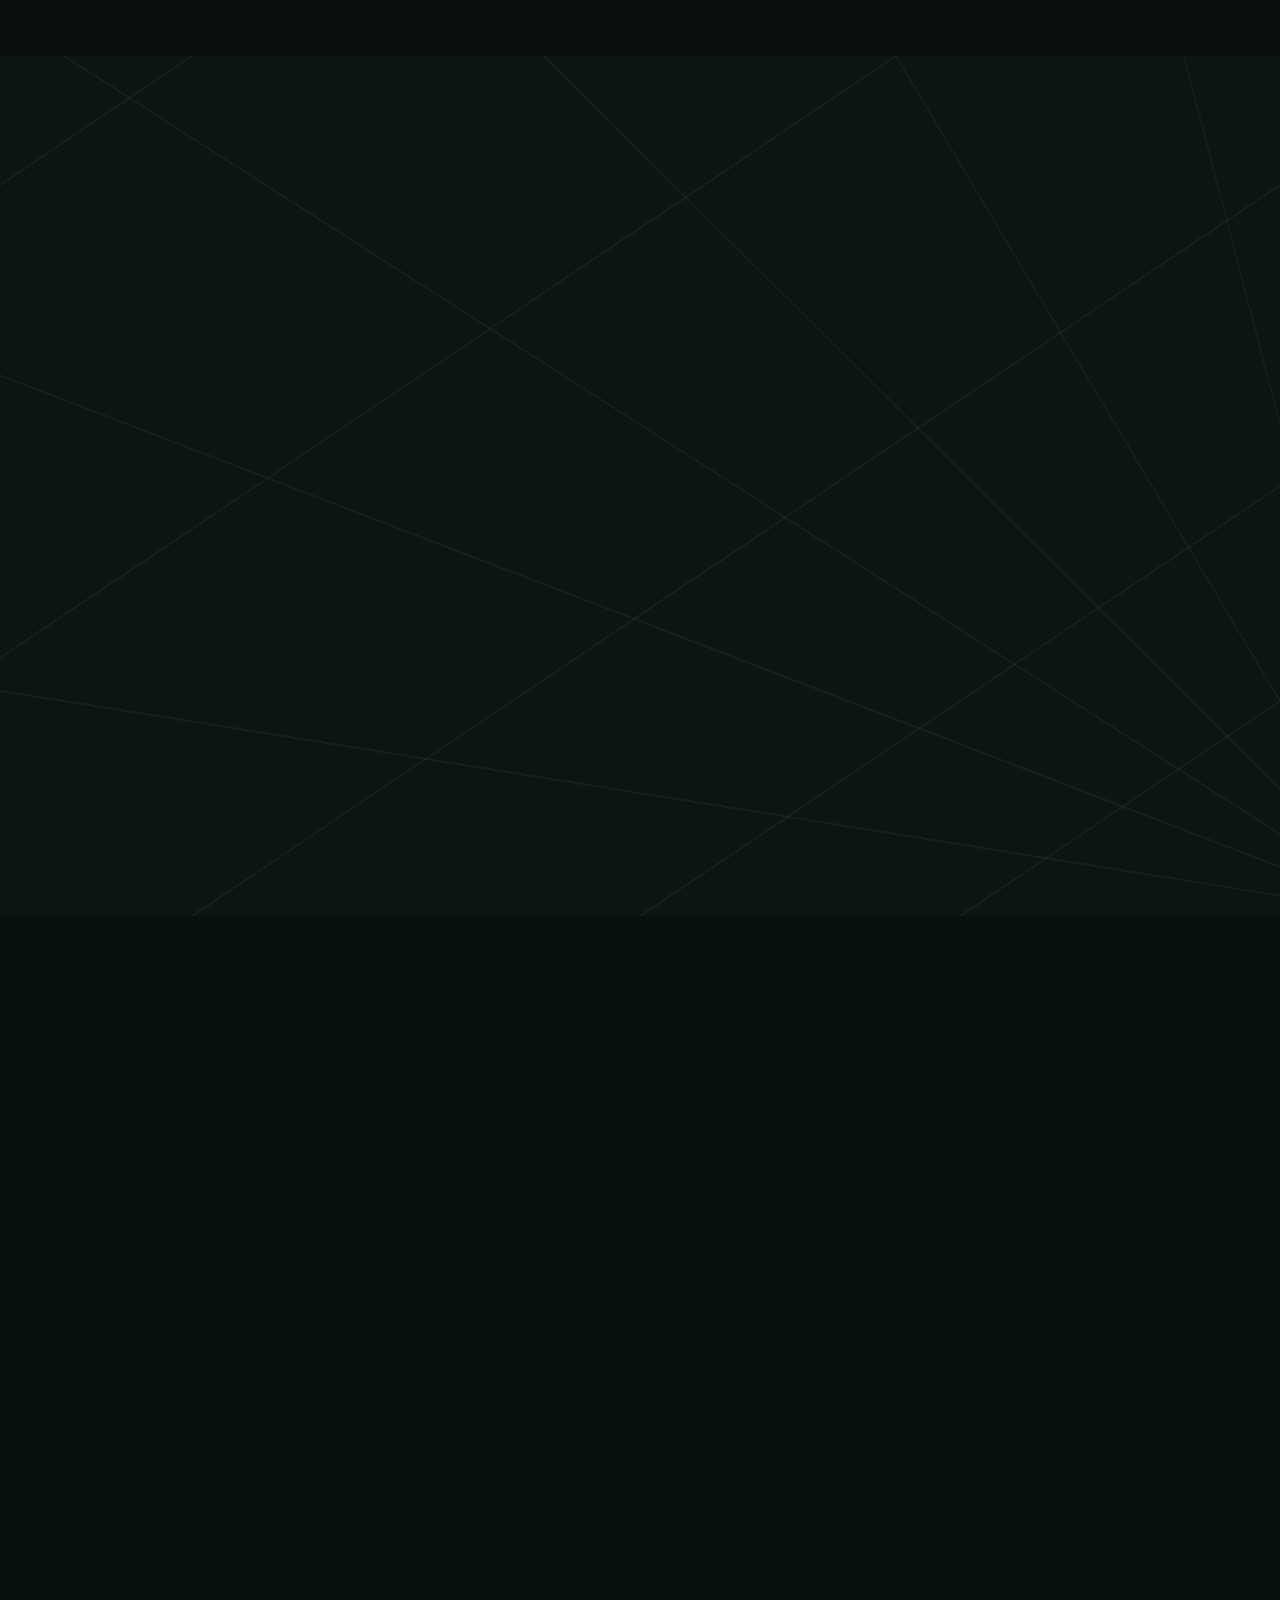
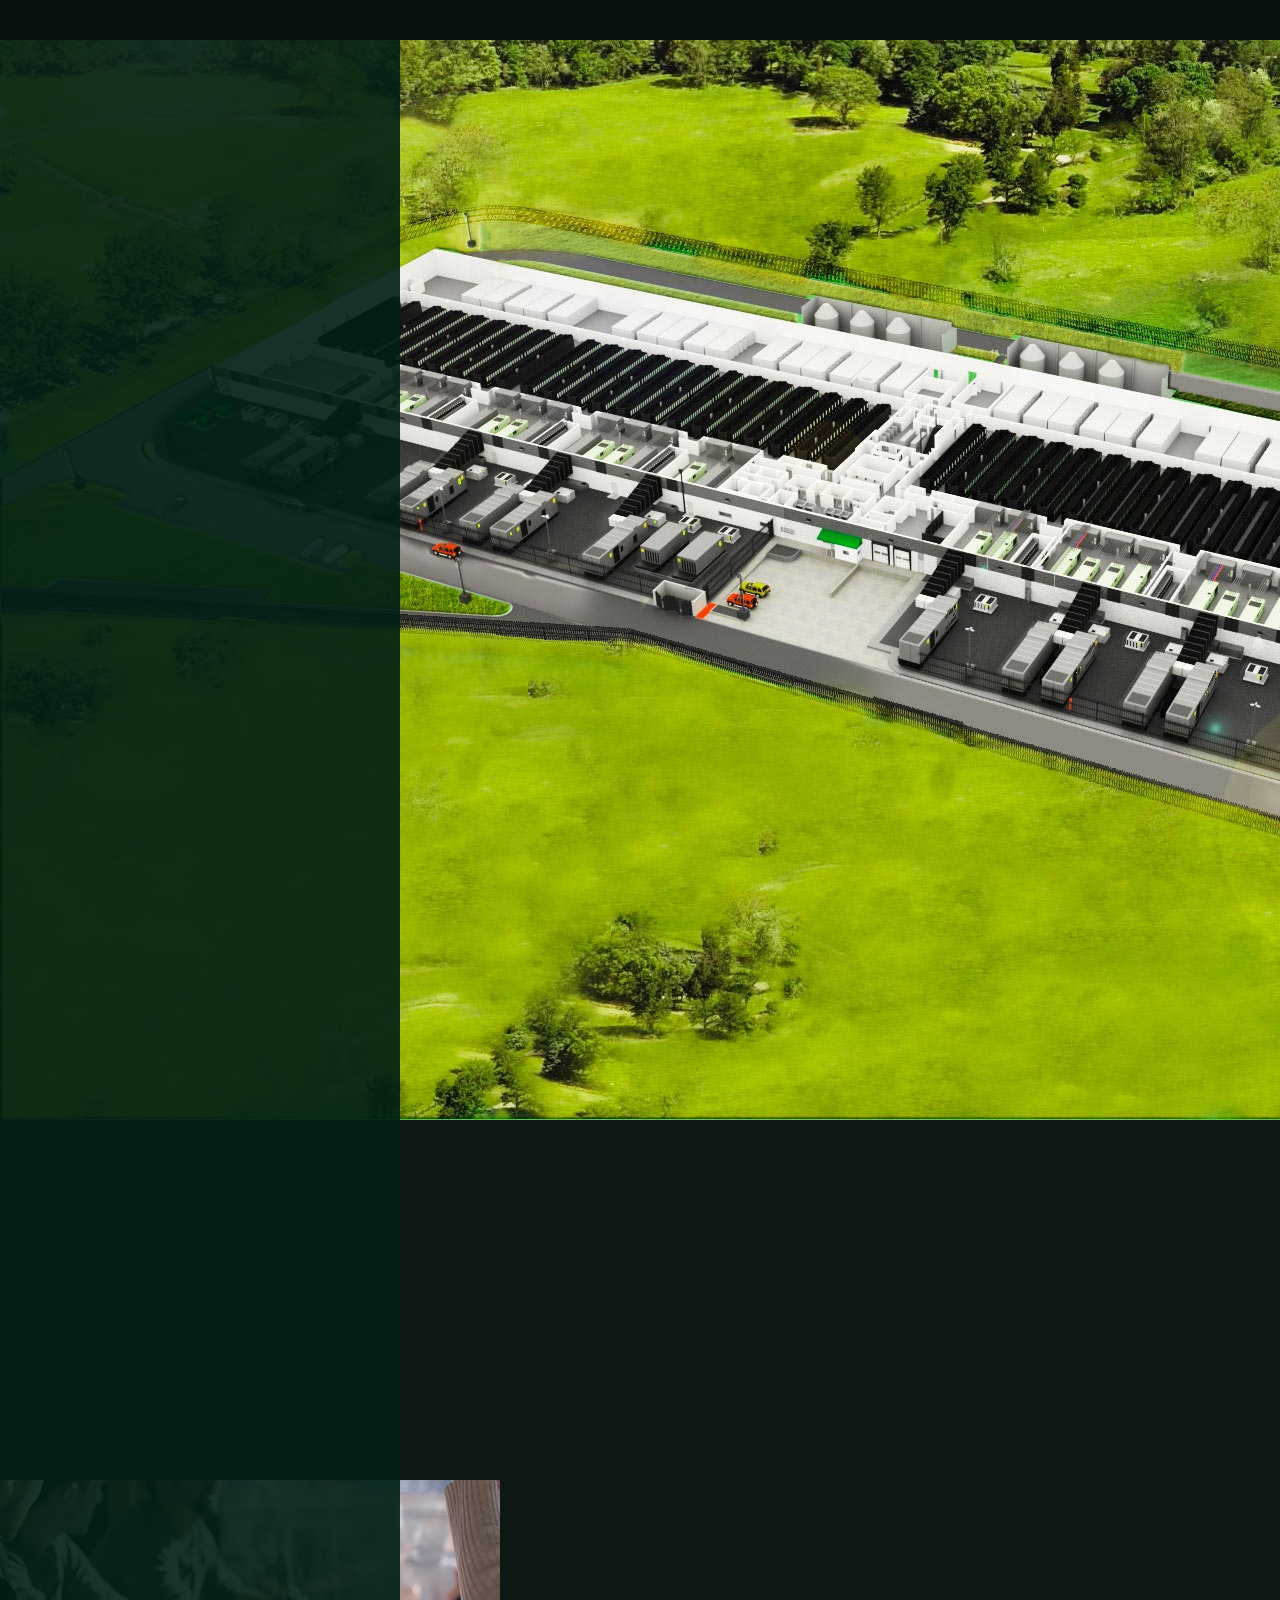
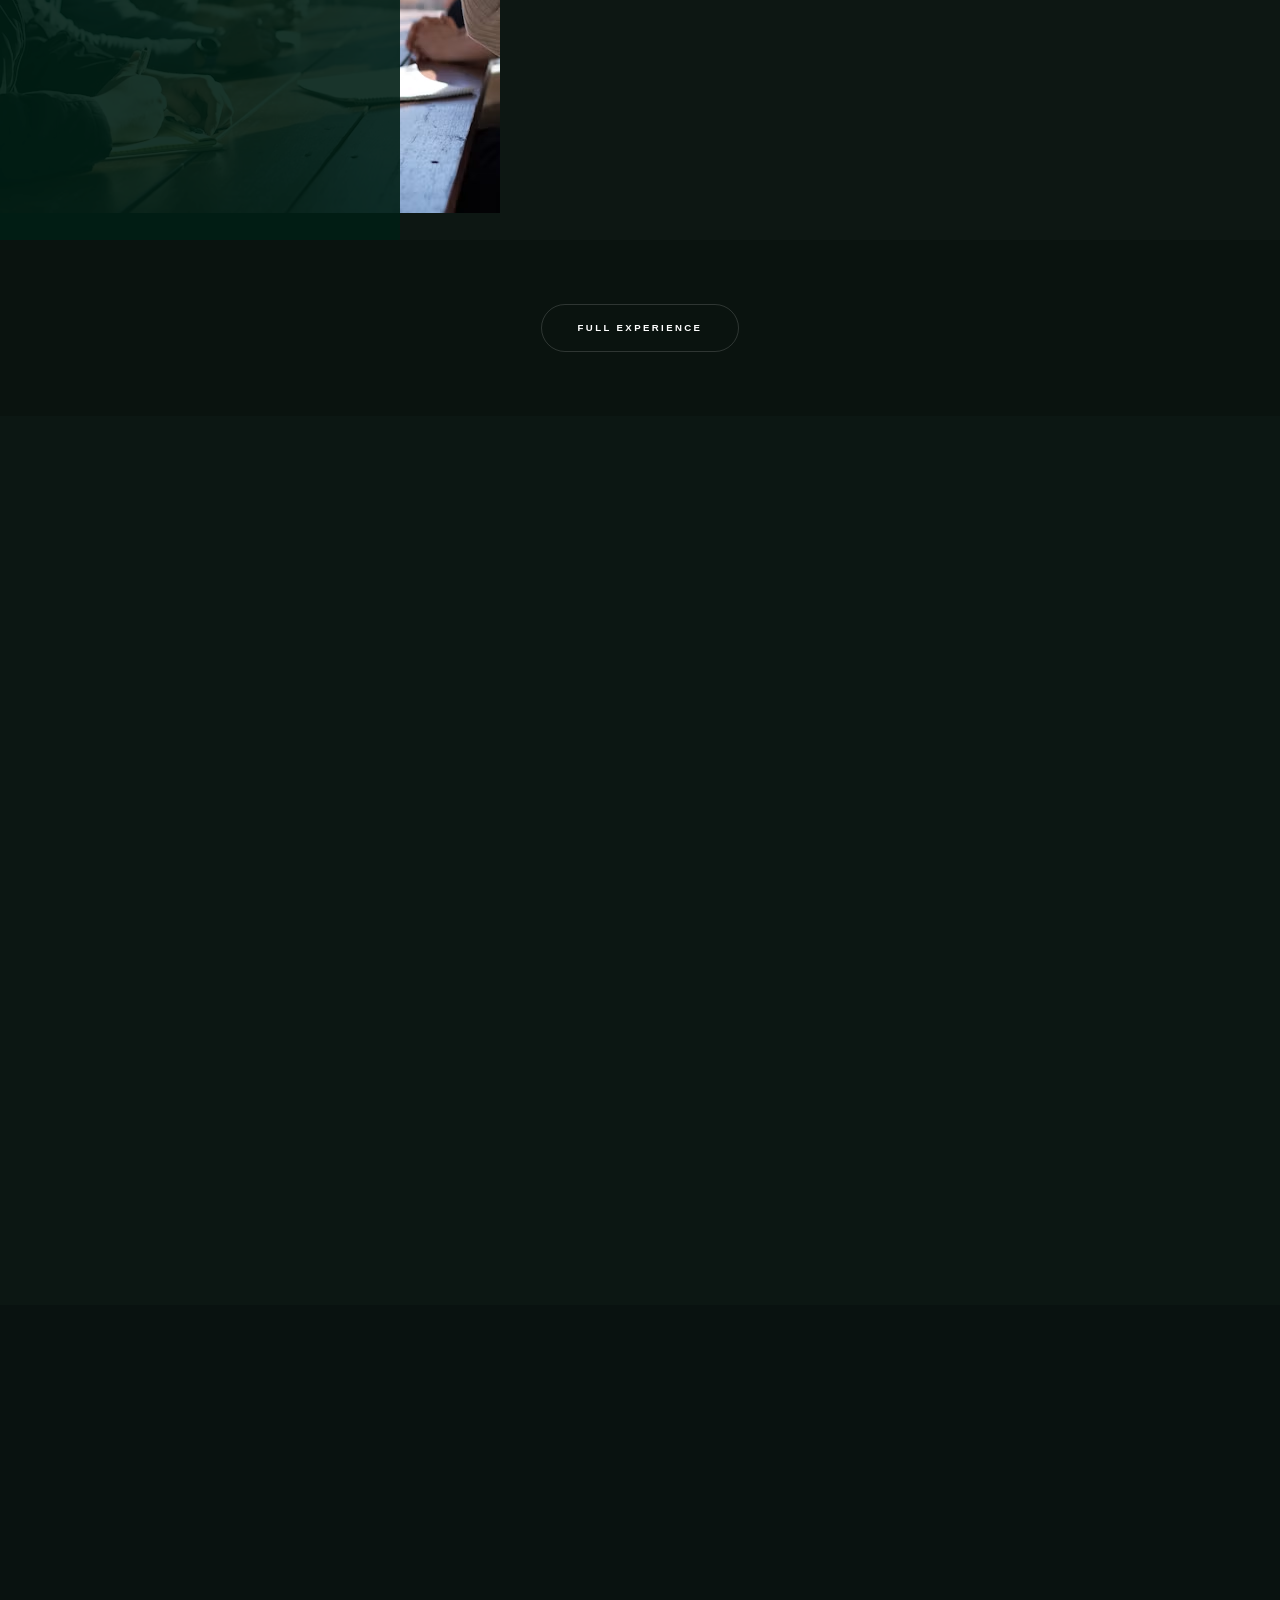
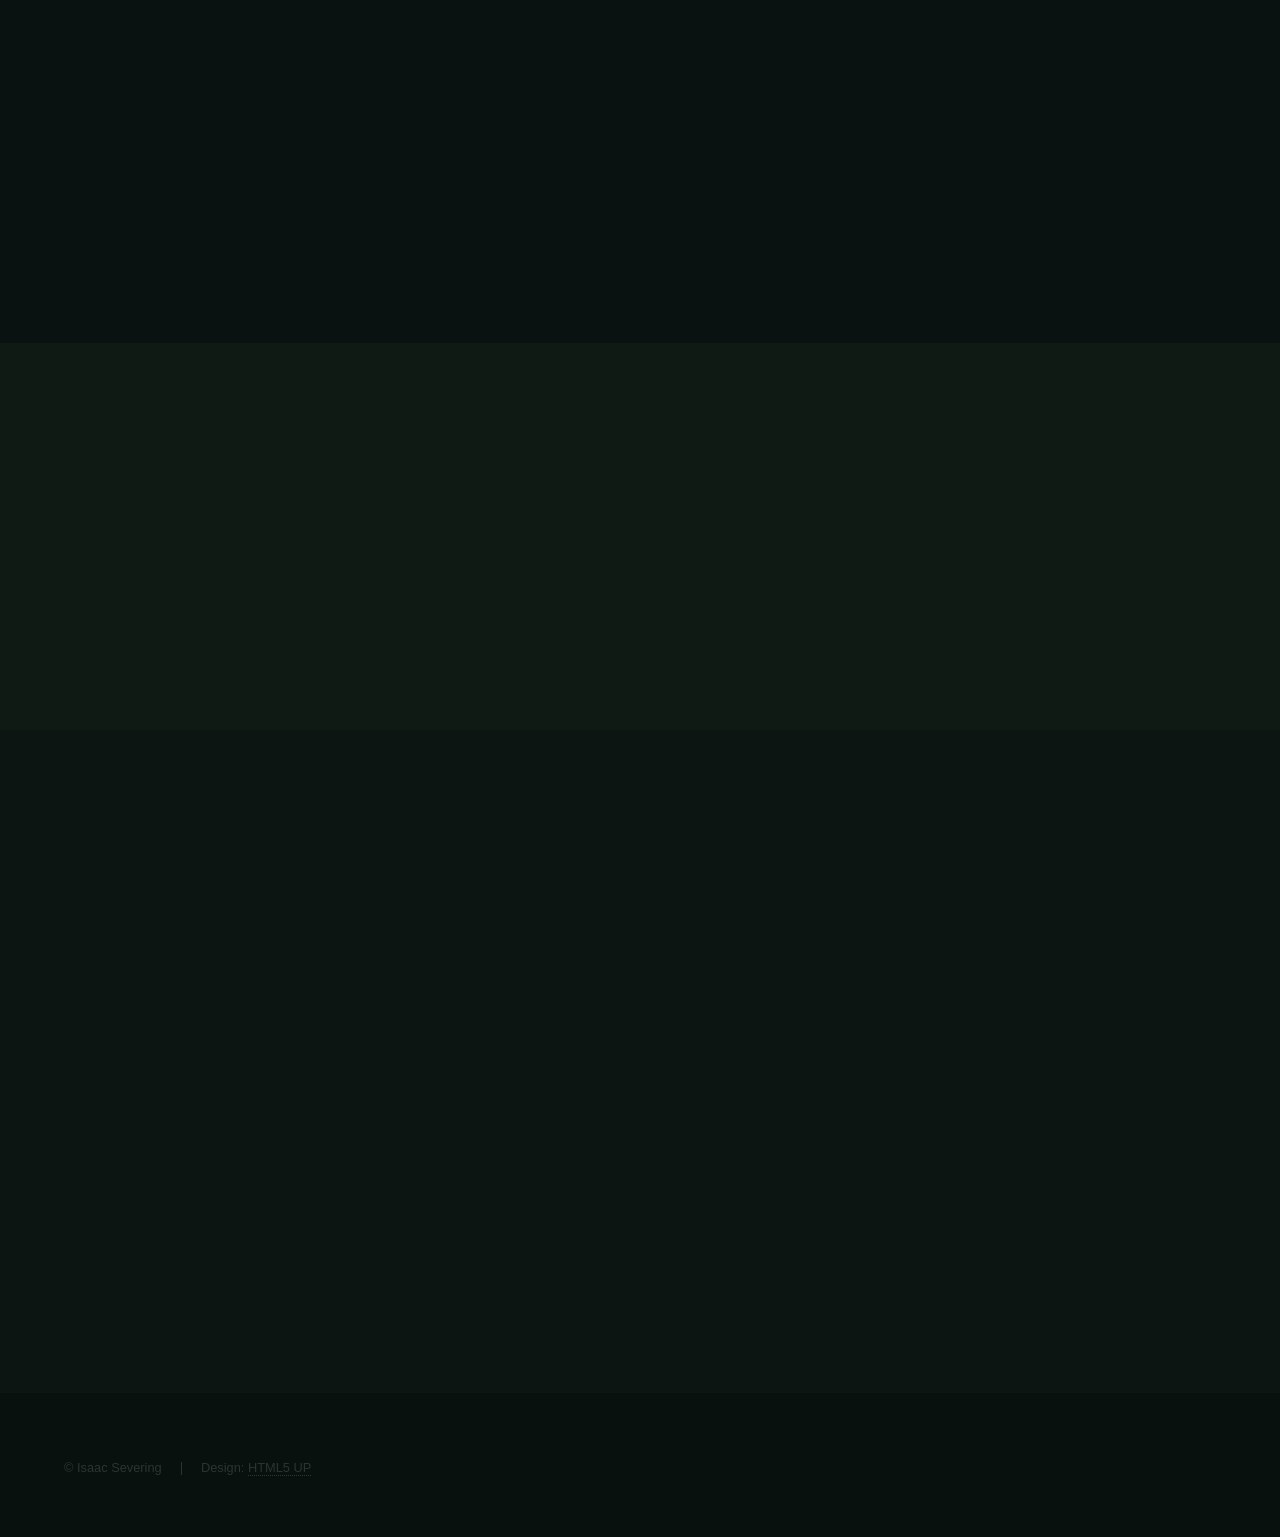
==== index.html @ 68efb753 "Add GitHub link to Talk to Me social row Link to github.com/Sevvy77 using the GitHub mark (white-cir" ====
<!DOCTYPE HTML>
<!--
	Hyperspace by HTML5 UP
	html5up.net | @ajlkn
	Free for personal and commercial use under the CCA 3.0 license (html5up.net/license)
-->
<html>
	<head>
		<title>Isaac Severing</title>
		<meta charset="utf-8" />
		<meta name="viewport" content="width=device-width, initial-scale=1, user-scalable=no" />
		<link rel="icon" type="image/png" href="images/favicon.png" />
		<link rel="stylesheet" href="assets/css/main.css" />
		<noscript><link rel="stylesheet" href="assets/css/noscript.css" /></noscript>
	</head>
	<body class="is-preload">

		<!-- Sidebar -->
			<section id="sidebar">
				<div class="inner">
					<nav>
						<ul>
							<li><a href="#intro">Welcome</a></li>
							<li><a href="#about">About</a></li>
							<li><a href="#one">Experience</a></li>
							<li><a href="#two">Certifications</a></li>
							<li><a href="#roadmap">Roadmap</a></li>
							<li><a href="#homelab">Homelab</a></li>
							<li><a href="#three">Talk to me</a></li>
						</ul>
					</nav>
				</div>
			</section>

		<!-- Wrapper -->
			<div id="wrapper">

				<!-- Intro -->
					<section id="intro" class="wrapper style1 fullscreen fade-up">
						<div class="inner">
							<h1>Isaac Severing</h1>
							<p>Data Center &amp; Network Infrastructure Technician based in<br />
							Columbus, Ohio, currently deploying critical infrastructure at AWS.</p>
							<ul class="actions">
								<li><a href="#one" class="button scrolly">Learn more</a></li>
							</ul>
						</div>
					</section>

				<!-- Who I Am -->
					<section id="about" class="wrapper style1-alt fade-up">
						<div class="inner">
							<h2>Who I Am</h2>
							<p>I got into IT because I wanted more than what I saw ahead of me as a production chef. I loved my work, but I wanted a career where I'd keep learning and solving problems instead of hitting a ceiling on where my interests could actually take me. Tech had already been my hobby for years at that point I'd been messing with desktop Linux and building my own computers since I was 13, long before I thought of pursuing IT as a career. My first attempt at making the jump was web development: I enrolled in a full-stack bootcamp through Ohio State's College of Engineering and ended up failing out of it. That taught me a rather expensive lesson; the zero to hero approach is not sustainable, nor would it have actually set me up for success in my future career. Not only did my approach to learning need to change, but my starting point in tech needed to change as well. I was better suited to the systems and infrastructure underneath the applications than to building the applications themselves. So I pivoted to traditional IT infrastructure and started building on the years of hands-on computer knowledge I already had.</p>
							<p>From there it was mostly self-taught. I studied for the CompTIA A+ on my own, then did instructor-led Network+ training through CompTIA Tech, which gave me a real foundation in hardware, OS, networking, and troubleshooting. That eventually got me into AWS through their Work-Based Learning program on the Data Center Operations team. What was meant to be a foot in the door quickly turned into a real stretch of growth. I converted from the WBLP program into a full-time role on that team, being put on as the on-shift technician for multiple machine learning data centers within two months of my conversion date. After developing and conducting instructor-lead training for an HPC server platform, I was promoted within my role to a level 3 DCO technician. After some time I was transferred to the deployment team building out new data centers when I floated some interest in the position. I had a busy year, re-vamping the team's new-hire technical training and delivering on 15 projects quickly and with high quality, earning another promotion.</p>
							<p>Most recently I picked up the Security+ cert, partly to keep sharpening my own foundation and partly to better understand what the security teams I work with are actually doing. At the end of the day, it's the same curiosity that had me building computers at 13; I love figuring out how things work, why they break, and what to learn next.</p>
						</div>
					</section>

				<!-- One -->
					<section id="one" class="wrapper style2 spotlights">
						<section>
							<a href="#" class="image"><img src="images/awsdatacenter.jpg" alt="AWS data center" data-position="center center" /></a>
							<div class="content">
								<div class="inner">
									<h2>ID Deploy Tech IV — AWS</h2>
									<p>Currently deploying new optical line systems and essential service network infrastructure for AWS data centers. Serve as a regional point of contact for the global wireless network security team and a local escalation point for network troubleshooting.</p>
								</div>
							</div>
						</section>
						<section>
							<a href="#" class="image"><img src="images/pic02.jpg" alt="" data-position="top center" /></a>
							<div class="content">
								<div class="inner">
									<h2>New Construction &amp; DC Network Deployment</h2>
									<p>Progressed through AWS's Data Center Ops and ID Deploy Tech tracks since 2023 — configuring routers, switches, and access points, scaling production networks, and coordinating full-time staff and vendors to grow data center capacity.</p>
								</div>
							</div>
						</section>
						<section>
							<a href="#" class="image"><img src="images/corporatetraining.avif" alt="Corporate training session" data-position="center center" /></a>
							<div class="content">
								<div class="inner">
									<h2>Training &amp; Mentorship</h2>
									<p>Regularly delivers instructor-led training sessions, mentoring teammates on core network troubleshooting, accelerated computing platforms, and HPC networking, while fostering skill development across the team.</p>
								</div>
							</div>
						</section>
					</section>

				<!-- CTA -->
					<section class="wrapper style2-alt align-center">
						<div class="inner">
							<ul class="actions special">
								<li><a href="generic.html" class="button">Full Experience</a></li>
							</ul>
						</div>
					</section>

				<!-- Two -->
					<section id="two" class="wrapper style3 fade-up">
						<div class="inner">
							<h2>Certifications</h2>
							<p>Verified credentials from CompTIA covering IT operations, networking, and cybersecurity fundamentals. Click any badge below to view the verified credential on Credly.</p>
							<div class="features">
								<section>
									<a href="https://www.credly.com/earner/earned/badge/44899c7b-aaf7-4cbd-8a0c-1f3a6bb6fcd4" target="_blank" rel="noopener">
										<img class="icon logo" src="images/A+.png" alt="CompTIA A+ badge" />
										<h3>CompTIA A+</h3>
										<p>Computer hardware, operating systems, software troubleshooting, technical support, and IT operations.</p>
									</a>
								</section>
								<section>
									<a href="https://www.credly.com/earner/earned/badge/cd5c6654-b355-419c-8662-6527d2db8a4e" target="_blank" rel="noopener">
										<img class="icon logo" src="images/Network+.png" alt="CompTIA Network+ badge" />
										<h3>CompTIA Network+</h3>
										<p>Networking concepts, infrastructure, network operations, troubleshooting, and network security fundamentals.</p>
									</a>
								</section>
								<section>
									<a href="https://www.credly.com/earner/earned/badge/91b51de1-b717-4de7-806a-c71032d96834" target="_blank" rel="noopener">
										<img class="icon logo" src="images/Security+.png" alt="CompTIA Security+ badge" />
										<h3>CompTIA Security+</h3>
										<p>Threat detection and mitigation, risk management, identity and access management, cryptography, and incident response.</p>
									</a>
								</section>
								<section>
									<a href="https://www.credly.com/earner/earned/badge/57deb546-39c4-43ba-9ff3-159d49da7747" target="_blank" rel="noopener">
										<img class="icon logo" src="images/CIOS.png" alt="CompTIA IT Operations Specialist badge" />
										<h3>CompTIA IT Operations Specialist</h3>
										<p>CIOS — validated skills across core IT operations and support disciplines.</p>
									</a>
								</section>
								<section>
									<a href="https://www.credly.com/earner/earned/badge/b39fe739-7cd9-46ee-b1a6-dfacf14033ec" target="_blank" rel="noopener">
										<img class="icon logo" src="images/CSIS.png" alt="CompTIA Secure Infrastructure Specialist badge" />
										<h3>CompTIA Secure Infrastructure Specialist</h3>
										<p>CSIS — combined validation of secure network design and infrastructure management.</p>
									</a>
								</section>
								<section>
									<a href="https://www.credly.com/users/isaac-severing/edit/badges/credly" target="_blank" rel="noopener">
										<img class="icon logo small" src="images/credly.png" alt="Credly logo" />
										<h3>View All Badges</h3>
										<p>See the full, verified credential collection on Credly.</p>
									</a>
								</section>
							</div>
						</div>
					</section>

				<!-- Roadmap -->
					<section id="roadmap" class="wrapper style3-alt fade-up">
						<div class="inner">
							<h2>Isaac's Roadmap</h2>
							<p>Certifications currently in progress, building further depth across networking, systems administration, and project management.</p>
							<div class="features">
								<section>
									<img class="icon logo" src="images/JNCIA.png" alt="JNCIA badge" />
									<h3>JNCIA</h3>
									<p>Junos OS fundamentals, routing and switching concepts, and core Juniper networking technologies.</p>
								</section>
								<section>
									<img class="icon logo" src="images/RHCSA.png" alt="RHCSA badge" />
									<h3>RHCSA</h3>
									<p>Core Red Hat Enterprise Linux administration — users, storage, networking, security, and containers.</p>
								</section>
								<section>
									<img class="icon logo" src="images/Project+.png" alt="Project+ badge" />
									<h3>Project+</h3>
									<p>Project lifecycle fundamentals across initiation, planning, execution, and closure for IT and business projects.</p>
								</section>
							</div>
						</div>
					</section>

				<!-- Homelab -->
					<section id="homelab" class="wrapper style2 fade-up">
						<div class="inner">
							<h2>Homelab</h2>
							<div class="split style1">
								<section>
									<div class="logo-row">
										<img class="icon logo" src="images/archlinux.png" alt="Arch Linux logo" />
										<img class="icon logo" src="images/adguard.png" alt="AdGuard Home logo" />
										<img class="icon logo" src="images/netalertx.png" alt="NetAlertX logo" />
									</div>
									<h3>Archangel</h3>
									<p>Archangel is an Arch Linux box configured for automatic updates and snapshot rollbacks, running AdGuard Home to keep the household network safe and filtered and NetAlertX to keep an eye on every device joining the network.</p>
								</section>
								<section>
									<div class="logo-row">
										<img class="icon logo" src="images/odysseusai.png" alt="Odysseus AI logo" />
										<img class="icon logo" src="images/tailscale.png" alt="Tailscale logo" />
									</div>
									<h3>Calypso</h3>
									<p>Calypso is my homemade rackmount AI workstation, running Odysseus AI to serve local models to myself from anywhere in the world through Tailscale.</p>
								</section>
							</div>
						</div>
					</section>

				<!-- Three -->
					<section id="three" class="wrapper style1 fade-up">
						<div class="inner">
							<h2>Talk to me</h2>
							<p>Based in Columbus, Ohio. Open to conversations about network infrastructure, support engineer positions, and other IT roles — feel free to reach out by email or connect on LinkedIn.</p>
							<div class="split style1">
								<section>
									<form method="post" action="#">
										<div class="fields">
											<div class="field half">
												<label for="name">Name</label>
												<input type="text" name="name" id="name" />
											</div>
											<div class="field half">
												<label for="email">Email</label>
												<input type="text" name="email" id="email" />
											</div>
											<div class="field">
												<label for="message">Message</label>
												<textarea name="message" id="message" rows="5"></textarea>
											</div>
										</div>
										<ul class="actions">
											<li><a href="" class="button submit">Send Message</a></li>
										</ul>
									</form>
								</section>
								<section>
									<ul class="contact">
										<li>
											<h3>Location</h3>
											<span>Columbus, Ohio<br />
											United States</span>
										</li>
										<li>
											<h3>Email</h3>
											<a href="mailto:i.n.severing@gmail.com">i.n.severing@gmail.com</a>
										</li>
										<li>
											<h3>Social</h3>
											<ul class="icons">
												<li><a href="https://www.linkedin.com/in/isaacsevering/" target="_blank" rel="noopener" class="icon"><img class="icon social" src="images/linkedin.jpg" alt="LinkedIn logo" /><span class="label">LinkedIn</span></a></li>
												<li><a href="https://www.credly.com/users/isaac-severing/edit/badges/credly" target="_blank" rel="noopener" class="icon"><img class="icon social" src="images/credly.png" alt="Credly logo" /><span class="label">Credly</span></a></li>
												<li><a href="https://github.com/Sevvy77" target="_blank" rel="noopener" class="icon"><img class="icon social" src="images/github.svg" alt="GitHub logo" /><span class="label">GitHub</span></a></li>
											</ul>
										</li>
									</ul>
								</section>
							</div>
						</div>
					</section>

			</div>

		<!-- Footer -->
			<footer id="footer" class="wrapper style1-alt">
				<div class="inner">
					<ul class="menu">
						<li>&copy; Isaac Severing</li><li>Design: <a href="http://html5up.net">HTML5 UP</a></li>
					</ul>
				</div>
			</footer>

		<!-- Scripts -->
			<script src="assets/js/jquery.min.js"></script>
			<script src="assets/js/jquery.scrollex.min.js"></script>
			<script src="assets/js/jquery.scrolly.min.js"></script>
			<script src="assets/js/browser.min.js"></script>
			<script src="assets/js/breakpoints.min.js"></script>
			<script src="assets/js/util.js"></script>
			<script src="assets/js/main.js"></script>

	</body>
</html>
---- assets/css/main.css ----
@import url(fontawesome-all.min.css);

/*
	Hyperspace by HTML5 UP
	html5up.net | @ajlkn
	Free for personal and commercial use under the CCA 3.0 license (html5up.net/license)
*/

html, body, div, span, applet, object,
iframe, h1, h2, h3, h4, h5, h6, p, blockquote,
pre, a, abbr, acronym, address, big, cite,
code, del, dfn, em, img, ins, kbd, q, s, samp,
small, strike, strong, sub, sup, tt, var, b,
u, i, center, dl, dt, dd, ol, ul, li, fieldset,
form, label, legend, table, caption, tbody,
tfoot, thead, tr, th, td, article, aside,
canvas, details, embed, figure, figcaption,
footer, header, hgroup, menu, nav, output, ruby,
section, summary, time, mark, audio, video {
	margin: 0;
	padding: 0;
	border: 0;
	font-size: 100%;
	font: inherit;
	vertical-align: baseline;}

article, aside, details, figcaption, figure,
footer, header, hgroup, menu, nav, section {
	display: block;}

body {
	line-height: 1;
}

ol, ul {
	list-style: none;
}

blockquote, q {
	quotes: none;
}

	blockquote:before, blockquote:after, q:before, q:after {
		content: '';
		content: none;
	}

table {
	border-collapse: collapse;
	border-spacing: 0;
}

body {
	-webkit-text-size-adjust: none;
}

mark {
	background-color: transparent;
	color: inherit;
}

input::-moz-focus-inner {
	border: 0;
	padding: 0;
}

input, select, textarea {
	-moz-appearance: none;
	-webkit-appearance: none;
	-ms-appearance: none;
	appearance: none;
}

/* Basic */

	@-ms-viewport {
		width: device-width;
	}

	body {
		-ms-overflow-style: scrollbar;
	}

	@media screen and (max-width: 480px) {

		html, body {
			min-width: 320px;
		}

	}

	html {
		box-sizing: border-box;
	}

	*, *:before, *:after {
		box-sizing: inherit;
	}

	body {
		background: #0a0f0c;
	}

		body.is-preload *, body.is-preload *:before, body.is-preload *:after {
			-moz-animation: none !important;
			-webkit-animation: none !important;
			-ms-animation: none !important;
			animation: none !important;
			-moz-transition: none !important;
			-webkit-transition: none !important;
			-ms-transition: none !important;
			transition: none !important;
		}

/* Type */

	body, input, select, textarea {
		color: rgba(255, 255, 255, 0.55);
		font-family: Arial, Helvetica, sans-serif;
		font-size: 16.5pt;
		font-weight: normal;
		line-height: 1.75;
	}

		@media screen and (max-width: 1680px) {

			body, input, select, textarea {
				font-size: 13pt;
			}

		}

		@media screen and (max-width: 1280px) {

			body, input, select, textarea {
				font-size: 12pt;
			}

		}

		@media screen and (max-width: 360px) {

			body, input, select, textarea {
				font-size: 11pt;
			}

		}

	a {
		-moz-transition: color 0.2s ease, border-bottom-color 0.2s ease;
		-webkit-transition: color 0.2s ease, border-bottom-color 0.2s ease;
		-ms-transition: color 0.2s ease, border-bottom-color 0.2s ease;
		transition: color 0.2s ease, border-bottom-color 0.2s ease;
		border-bottom: dotted 1px rgba(255, 255, 255, 0.35);
		color: inherit;
		text-decoration: none;
	}

		a:hover {
			border-bottom-color: transparent;
			color: #ffffff;
		}

	strong, b {
		color: #ffffff;
		font-weight: bold;
	}

	em, i {
		font-style: italic;
	}

	p {
		margin: 0 0 2em 0;
	}

	h1, h2, h3, h4, h5, h6 {
		color: #ffffff;
		font-weight: bold;
		line-height: 1.5;
		margin: 0 0 0.5em 0;
	}

		h1 a, h2 a, h3 a, h4 a, h5 a, h6 a {
			color: inherit;
			text-decoration: none;
		}

	h1 {
		font-size: 2.75em;
	}

		h1.major {
			margin: 0 0 1.3em 0;
			position: relative;
			padding-bottom: 0.35em;
		}

			h1.major:after {
				background-image: -moz-linear-gradient(to right, #005838, #00a06c);
				background-image: -webkit-linear-gradient(to right, #005838, #00a06c);
				background-image: -ms-linear-gradient(to right, #005838, #00a06c);
				background-image: linear-gradient(to right, #005838, #00a06c);
				-moz-transition: max-width 0.2s ease;
				-webkit-transition: max-width 0.2s ease;
				-ms-transition: max-width 0.2s ease;
				transition: max-width 0.2s ease;
				border-radius: 0.2em;
				bottom: 0;
				content: '';
				height: 0.05em;
				position: absolute;
				right: 0;
				width: 100%;
			}

	h2 {
		font-size: 1.75em;
	}

	h3 {
		font-size: 1.1em;
	}

	h4 {
		font-size: 1em;
	}

	h5 {
		font-size: 0.8em;
	}

	h6 {
		font-size: 0.6em;
	}

	@media screen and (max-width: 736px) {

		h1 {
			font-size: 2em;
		}

		h2 {
			font-size: 1.25em;
		}

		h3 {
			font-size: 1em;
		}

		h4 {
			font-size: 0.8em;
		}

		h5 {
			font-size: 0.6em;
		}

		h6 {
			font-size: 0.6em;
		}

	}

	sub {
		font-size: 0.8em;
		position: relative;
		top: 0.5em;
	}

	sup {
		font-size: 0.8em;
		position: relative;
		top: -0.5em;
	}

	blockquote {
		border-left: solid 4px rgba(255, 255, 255, 0.15);
		font-style: italic;
		margin: 0 0 2em 0;
		padding: 0.5em 0 0.5em 2em;
	}

	code {
		background: rgba(255, 255, 255, 0.05);
		border-radius: 0.25em;
		border: solid 1px rgba(255, 255, 255, 0.15);
		font-family: "Courier New", monospace;
		font-size: 0.9em;
		margin: 0 0.25em;
		padding: 0.25em 0.65em;
	}

	pre {
		-webkit-overflow-scrolling: touch;
		font-family: "Courier New", monospace;
		font-size: 0.9em;
		margin: 0 0 2em 0;
	}

		pre code {
			display: block;
			line-height: 1.75em;
			padding: 1em 1.5em;
			overflow-x: auto;
		}

	hr {
		border: 0;
		border-bottom: solid 1px rgba(255, 255, 255, 0.15);
		margin: 2em 0;
	}

		hr.major {
			margin: 3em 0;
		}

	.align-left {
		text-align: left;
	}

	.align-center {
		text-align: center;
	}

	.align-right {
		text-align: right;
	}

/* Row */

	.row {
		display: flex;
		flex-wrap: wrap;
		box-sizing: border-box;
		align-items: stretch;
	}

		.row > * {
			box-sizing: border-box;
		}

		.row.gtr-uniform > * > :last-child {
			margin-bottom: 0;
		}

		.row.aln-left {
			justify-content: flex-start;
		}

		.row.aln-center {
			justify-content: center;
		}

		.row.aln-right {
			justify-content: flex-end;
		}

		.row.aln-top {
			align-items: flex-start;
		}

		.row.aln-middle {
			align-items: center;
		}

		.row.aln-bottom {
			align-items: flex-end;
		}

		.row > .imp {
			order: -1;
		}

		.row > .col-1 {
			width: 8.33333%;
		}

		.row > .off-1 {
			margin-left: 8.33333%;
		}

		.row > .col-2 {
			width: 16.66667%;
		}

		.row > .off-2 {
			margin-left: 16.66667%;
		}

		.row > .col-3 {
			width: 25%;
		}

		.row > .off-3 {
			margin-left: 25%;
		}

		.row > .col-4 {
			width: 33.33333%;
		}

		.row > .off-4 {
			margin-left: 33.33333%;
		}

		.row > .col-5 {
			width: 41.66667%;
		}

		.row > .off-5 {
			margin-left: 41.66667%;
		}

		.row > .col-6 {
			width: 50%;
		}

		.row > .off-6 {
			margin-left: 50%;
		}

		.row > .col-7 {
			width: 58.33333%;
		}

		.row > .off-7 {
			margin-left: 58.33333%;
		}

		.row > .col-8 {
			width: 66.66667%;
		}

		.row > .off-8 {
			margin-left: 66.66667%;
		}

		.row > .col-9 {
			width: 75%;
		}

		.row > .off-9 {
			margin-left: 75%;
		}

		.row > .col-10 {
			width: 83.33333%;
		}

		.row > .off-10 {
			margin-left: 83.33333%;
		}

		.row > .col-11 {
			width: 91.66667%;
		}

		.row > .off-11 {
			margin-left: 91.66667%;
		}

		.row > .col-12 {
			width: 100%;
		}

		.row > .off-12 {
			margin-left: 100%;
		}

		.row.gtr-0 {
			margin-top: 0;
			margin-left: 0em;
		}

			.row.gtr-0 > * {
				padding: 0 0 0 0em;
			}

			.row.gtr-0.gtr-uniform {
				margin-top: 0em;
			}

				.row.gtr-0.gtr-uniform > * {
					padding-top: 0em;
				}

		.row.gtr-25 {
			margin-top: 0;
			margin-left: -0.375em;
		}

			.row.gtr-25 > * {
				padding: 0 0 0 0.375em;
			}

			.row.gtr-25.gtr-uniform {
				margin-top: -0.375em;
			}

				.row.gtr-25.gtr-uniform > * {
					padding-top: 0.375em;
				}

		.row.gtr-50 {
			margin-top: 0;
			margin-left: -0.75em;
		}

			.row.gtr-50 > * {
				padding: 0 0 0 0.75em;
			}

			.row.gtr-50.gtr-uniform {
				margin-top: -0.75em;
			}

				.row.gtr-50.gtr-uniform > * {
					padding-top: 0.75em;
				}

		.row {
			margin-top: 0;
			margin-left: -1.5em;
		}

			.row > * {
				padding: 0 0 0 1.5em;
			}

			.row.gtr-uniform {
				margin-top: -1.5em;
			}

				.row.gtr-uniform > * {
					padding-top: 1.5em;
				}

		.row.gtr-150 {
			margin-top: 0;
			margin-left: -2.25em;
		}

			.row.gtr-150 > * {
				padding: 0 0 0 2.25em;
			}

			.row.gtr-150.gtr-uniform {
				margin-top: -2.25em;
			}

				.row.gtr-150.gtr-uniform > * {
					padding-top: 2.25em;
				}

		.row.gtr-200 {
			margin-top: 0;
			margin-left: -3em;
		}

			.row.gtr-200 > * {
				padding: 0 0 0 3em;
			}

			.row.gtr-200.gtr-uniform {
				margin-top: -3em;
			}

				.row.gtr-200.gtr-uniform > * {
					padding-top: 3em;
				}

		@media screen and (max-width: 1680px) {

			.row {
				display: flex;
				flex-wrap: wrap;
				box-sizing: border-box;
				align-items: stretch;
			}

				.row > * {
					box-sizing: border-box;
				}

				.row.gtr-uniform > * > :last-child {
					margin-bottom: 0;
				}

				.row.aln-left {
					justify-content: flex-start;
				}

				.row.aln-center {
					justify-content: center;
				}

				.row.aln-right {
					justify-content: flex-end;
				}

				.row.aln-top {
					align-items: flex-start;
				}

				.row.aln-middle {
					align-items: center;
				}

				.row.aln-bottom {
					align-items: flex-end;
				}

				.row > .imp-xlarge {
					order: -1;
				}

				.row > .col-1-xlarge {
					width: 8.33333%;
				}

				.row > .off-1-xlarge {
					margin-left: 8.33333%;
				}

				.row > .col-2-xlarge {
					width: 16.66667%;
				}

				.row > .off-2-xlarge {
					margin-left: 16.66667%;
				}

				.row > .col-3-xlarge {
					width: 25%;
				}

				.row > .off-3-xlarge {
					margin-left: 25%;
				}

				.row > .col-4-xlarge {
					width: 33.33333%;
				}

				.row > .off-4-xlarge {
					margin-left: 33.33333%;
				}

				.row > .col-5-xlarge {
					width: 41.66667%;
				}

				.row > .off-5-xlarge {
					margin-left: 41.66667%;
				}

				.row > .col-6-xlarge {
					width: 50%;
				}

				.row > .off-6-xlarge {
					margin-left: 50%;
				}

				.row > .col-7-xlarge {
					width: 58.33333%;
				}

				.row > .off-7-xlarge {
					margin-left: 58.33333%;
				}

				.row > .col-8-xlarge {
					width: 66.66667%;
				}

				.row > .off-8-xlarge {
					margin-left: 66.66667%;
				}

				.row > .col-9-xlarge {
					width: 75%;
				}

				.row > .off-9-xlarge {
					margin-left: 75%;
				}

				.row > .col-10-xlarge {
					width: 83.33333%;
				}

				.row > .off-10-xlarge {
					margin-left: 83.33333%;
				}

				.row > .col-11-xlarge {
					width: 91.66667%;
				}

				.row > .off-11-xlarge {
					margin-left: 91.66667%;
				}

				.row > .col-12-xlarge {
					width: 100%;
				}

				.row > .off-12-xlarge {
					margin-left: 100%;
				}

				.row.gtr-0 {
					margin-top: 0;
					margin-left: 0em;
				}

					.row.gtr-0 > * {
						padding: 0 0 0 0em;
					}

					.row.gtr-0.gtr-uniform {
						margin-top: 0em;
					}

						.row.gtr-0.gtr-uniform > * {
							padding-top: 0em;
						}

				.row.gtr-25 {
					margin-top: 0;
					margin-left: -0.375em;
				}

					.row.gtr-25 > * {
						padding: 0 0 0 0.375em;
					}

					.row.gtr-25.gtr-uniform {
						margin-top: -0.375em;
					}

						.row.gtr-25.gtr-uniform > * {
							padding-top: 0.375em;
						}

				.row.gtr-50 {
					margin-top: 0;
					margin-left: -0.75em;
				}

					.row.gtr-50 > * {
						padding: 0 0 0 0.75em;
					}

					.row.gtr-50.gtr-uniform {
						margin-top: -0.75em;
					}

						.row.gtr-50.gtr-uniform > * {
							padding-top: 0.75em;
						}

				.row {
					margin-top: 0;
					margin-left: -1.5em;
				}

					.row > * {
						padding: 0 0 0 1.5em;
					}

					.row.gtr-uniform {
						margin-top: -1.5em;
					}

						.row.gtr-uniform > * {
							padding-top: 1.5em;
						}

				.row.gtr-150 {
					margin-top: 0;
					margin-left: -2.25em;
				}

					.row.gtr-150 > * {
						padding: 0 0 0 2.25em;
					}

					.row.gtr-150.gtr-uniform {
						margin-top: -2.25em;
					}

						.row.gtr-150.gtr-uniform > * {
							padding-top: 2.25em;
						}

				.row.gtr-200 {
					margin-top: 0;
					margin-left: -3em;
				}

					.row.gtr-200 > * {
						padding: 0 0 0 3em;
					}

					.row.gtr-200.gtr-uniform {
						margin-top: -3em;
					}

						.row.gtr-200.gtr-uniform > * {
							padding-top: 3em;
						}

		}

		@media screen and (max-width: 1280px) {

			.row {
				display: flex;
				flex-wrap: wrap;
				box-sizing: border-box;
				align-items: stretch;
			}

				.row > * {
					box-sizing: border-box;
				}

				.row.gtr-uniform > * > :last-child {
					margin-bottom: 0;
				}

				.row.aln-left {
					justify-content: flex-start;
				}

				.row.aln-center {
					justify-content: center;
				}

				.row.aln-right {
					justify-content: flex-end;
				}

				.row.aln-top {
					align-items: flex-start;
				}

				.row.aln-middle {
					align-items: center;
				}

				.row.aln-bottom {
					align-items: flex-end;
				}

				.row > .imp-large {
					order: -1;
				}

				.row > .col-1-large {
					width: 8.33333%;
				}

				.row > .off-1-large {
					margin-left: 8.33333%;
				}

				.row > .col-2-large {
					width: 16.66667%;
				}

				.row > .off-2-large {
					margin-left: 16.66667%;
				}

				.row > .col-3-large {
					width: 25%;
				}

				.row > .off-3-large {
					margin-left: 25%;
				}

				.row > .col-4-large {
					width: 33.33333%;
				}

				.row > .off-4-large {
					margin-left: 33.33333%;
				}

				.row > .col-5-large {
					width: 41.66667%;
				}

				.row > .off-5-large {
					margin-left: 41.66667%;
				}

				.row > .col-6-large {
					width: 50%;
				}

				.row > .off-6-large {
					margin-left: 50%;
				}

				.row > .col-7-large {
					width: 58.33333%;
				}

				.row > .off-7-large {
					margin-left: 58.33333%;
				}

				.row > .col-8-large {
					width: 66.66667%;
				}

				.row > .off-8-large {
					margin-left: 66.66667%;
				}

				.row > .col-9-large {
					width: 75%;
				}

				.row > .off-9-large {
					margin-left: 75%;
				}

				.row > .col-10-large {
					width: 83.33333%;
				}

				.row > .off-10-large {
					margin-left: 83.33333%;
				}

				.row > .col-11-large {
					width: 91.66667%;
				}

				.row > .off-11-large {
					margin-left: 91.66667%;
				}

				.row > .col-12-large {
					width: 100%;
				}

				.row > .off-12-large {
					margin-left: 100%;
				}

				.row.gtr-0 {
					margin-top: 0;
					margin-left: 0em;
				}

					.row.gtr-0 > * {
						padding: 0 0 0 0em;
					}

					.row.gtr-0.gtr-uniform {
						margin-top: 0em;
					}

						.row.gtr-0.gtr-uniform > * {
							padding-top: 0em;
						}

				.row.gtr-25 {
					margin-top: 0;
					margin-left: -0.375em;
				}

					.row.gtr-25 > * {
						padding: 0 0 0 0.375em;
					}

					.row.gtr-25.gtr-uniform {
						margin-top: -0.375em;
					}

						.row.gtr-25.gtr-uniform > * {
							padding-top: 0.375em;
						}

				.row.gtr-50 {
					margin-top: 0;
					margin-left: -0.75em;
				}

					.row.gtr-50 > * {
						padding: 0 0 0 0.75em;
					}

					.row.gtr-50.gtr-uniform {
						margin-top: -0.75em;
					}

						.row.gtr-50.gtr-uniform > * {
							padding-top: 0.75em;
						}

				.row {
					margin-top: 0;
					margin-left: -1.5em;
				}

					.row > * {
						padding: 0 0 0 1.5em;
					}

					.row.gtr-uniform {
						margin-top: -1.5em;
					}

						.row.gtr-uniform > * {
							padding-top: 1.5em;
						}

				.row.gtr-150 {
					margin-top: 0;
					margin-left: -2.25em;
				}

					.row.gtr-150 > * {
						padding: 0 0 0 2.25em;
					}

					.row.gtr-150.gtr-uniform {
						margin-top: -2.25em;
					}

						.row.gtr-150.gtr-uniform > * {
							padding-top: 2.25em;
						}

				.row.gtr-200 {
					margin-top: 0;
					margin-left: -3em;
				}

					.row.gtr-200 > * {
						padding: 0 0 0 3em;
					}

					.row.gtr-200.gtr-uniform {
						margin-top: -3em;
					}

						.row.gtr-200.gtr-uniform > * {
							padding-top: 3em;
						}

		}

		@media screen and (max-width: 980px) {

			.row {
				display: flex;
				flex-wrap: wrap;
				box-sizing: border-box;
				align-items: stretch;
			}

				.row > * {
					box-sizing: border-box;
				}

				.row.gtr-uniform > * > :last-child {
					margin-bottom: 0;
				}

				.row.aln-left {
					justify-content: flex-start;
				}

				.row.aln-center {
					justify-content: center;
				}

				.row.aln-right {
					justify-content: flex-end;
				}

				.row.aln-top {
					align-items: flex-start;
				}

				.row.aln-middle {
					align-items: center;
				}

				.row.aln-bottom {
					align-items: flex-end;
				}

				.row > .imp-medium {
					order: -1;
				}

				.row > .col-1-medium {
					width: 8.33333%;
				}

				.row > .off-1-medium {
					margin-left: 8.33333%;
				}

				.row > .col-2-medium {
					width: 16.66667%;
				}

				.row > .off-2-medium {
					margin-left: 16.66667%;
				}

				.row > .col-3-medium {
					width: 25%;
				}

				.row > .off-3-medium {
					margin-left: 25%;
				}

				.row > .col-4-medium {
					width: 33.33333%;
				}

				.row > .off-4-medium {
					margin-left: 33.33333%;
				}

				.row > .col-5-medium {
					width: 41.66667%;
				}

				.row > .off-5-medium {
					margin-left: 41.66667%;
				}

				.row > .col-6-medium {
					width: 50%;
				}

				.row > .off-6-medium {
					margin-left: 50%;
				}

				.row > .col-7-medium {
					width: 58.33333%;
				}

				.row > .off-7-medium {
					margin-left: 58.33333%;
				}

				.row > .col-8-medium {
					width: 66.66667%;
				}

				.row > .off-8-medium {
					margin-left: 66.66667%;
				}

				.row > .col-9-medium {
					width: 75%;
				}

				.row > .off-9-medium {
					margin-left: 75%;
				}

				.row > .col-10-medium {
					width: 83.33333%;
				}

				.row > .off-10-medium {
					margin-left: 83.33333%;
				}

				.row > .col-11-medium {
					width: 91.66667%;
				}

				.row > .off-11-medium {
					margin-left: 91.66667%;
				}

				.row > .col-12-medium {
					width: 100%;
				}

				.row > .off-12-medium {
					margin-left: 100%;
				}

				.row.gtr-0 {
					margin-top: 0;
					margin-left: 0em;
				}

					.row.gtr-0 > * {
						padding: 0 0 0 0em;
					}

					.row.gtr-0.gtr-uniform {
						margin-top: 0em;
					}

						.row.gtr-0.gtr-uniform > * {
							padding-top: 0em;
						}

				.row.gtr-25 {
					margin-top: 0;
					margin-left: -0.375em;
				}

					.row.gtr-25 > * {
						padding: 0 0 0 0.375em;
					}

					.row.gtr-25.gtr-uniform {
						margin-top: -0.375em;
					}

						.row.gtr-25.gtr-uniform > * {
							padding-top: 0.375em;
						}

				.row.gtr-50 {
					margin-top: 0;
					margin-left: -0.75em;
				}

					.row.gtr-50 > * {
						padding: 0 0 0 0.75em;
					}

					.row.gtr-50.gtr-uniform {
						margin-top: -0.75em;
					}

						.row.gtr-50.gtr-uniform > * {
							padding-top: 0.75em;
						}

				.row {
					margin-top: 0;
					margin-left: -1.5em;
				}

					.row > * {
						padding: 0 0 0 1.5em;
					}

					.row.gtr-uniform {
						margin-top: -1.5em;
					}

						.row.gtr-uniform > * {
							padding-top: 1.5em;
						}

				.row.gtr-150 {
					margin-top: 0;
					margin-left: -2.25em;
				}

					.row.gtr-150 > * {
						padding: 0 0 0 2.25em;
					}

					.row.gtr-150.gtr-uniform {
						margin-top: -2.25em;
					}

						.row.gtr-150.gtr-uniform > * {
							padding-top: 2.25em;
						}

				.row.gtr-200 {
					margin-top: 0;
					margin-left: -3em;
				}

					.row.gtr-200 > * {
						padding: 0 0 0 3em;
					}

					.row.gtr-200.gtr-uniform {
						margin-top: -3em;
					}

						.row.gtr-200.gtr-uniform > * {
							padding-top: 3em;
						}

		}

		@media screen and (max-width: 736px) {

			.row {
				display: flex;
				flex-wrap: wrap;
				box-sizing: border-box;
				align-items: stretch;
			}

				.row > * {
					box-sizing: border-box;
				}

				.row.gtr-uniform > * > :last-child {
					margin-bottom: 0;
				}

				.row.aln-left {
					justify-content: flex-start;
				}

				.row.aln-center {
					justify-content: center;
				}

				.row.aln-right {
					justify-content: flex-end;
				}

				.row.aln-top {
					align-items: flex-start;
				}

				.row.aln-middle {
					align-items: center;
				}

				.row.aln-bottom {
					align-items: flex-end;
				}

				.row > .imp-small {
					order: -1;
				}

				.row > .col-1-small {
					width: 8.33333%;
				}

				.row > .off-1-small {
					margin-left: 8.33333%;
				}

				.row > .col-2-small {
					width: 16.66667%;
				}

				.row > .off-2-small {
					margin-left: 16.66667%;
				}

				.row > .col-3-small {
					width: 25%;
				}

				.row > .off-3-small {
					margin-left: 25%;
				}

				.row > .col-4-small {
					width: 33.33333%;
				}

				.row > .off-4-small {
					margin-left: 33.33333%;
				}

				.row > .col-5-small {
					width: 41.66667%;
				}

				.row > .off-5-small {
					margin-left: 41.66667%;
				}

				.row > .col-6-small {
					width: 50%;
				}

				.row > .off-6-small {
					margin-left: 50%;
				}

				.row > .col-7-small {
					width: 58.33333%;
				}

				.row > .off-7-small {
					margin-left: 58.33333%;
				}

				.row > .col-8-small {
					width: 66.66667%;
				}

				.row > .off-8-small {
					margin-left: 66.66667%;
				}

				.row > .col-9-small {
					width: 75%;
				}

				.row > .off-9-small {
					margin-left: 75%;
				}

				.row > .col-10-small {
					width: 83.33333%;
				}

				.row > .off-10-small {
					margin-left: 83.33333%;
				}

				.row > .col-11-small {
					width: 91.66667%;
				}

				.row > .off-11-small {
					margin-left: 91.66667%;
				}

				.row > .col-12-small {
					width: 100%;
				}

				.row > .off-12-small {
					margin-left: 100%;
				}

				.row.gtr-0 {
					margin-top: 0;
					margin-left: 0em;
				}

					.row.gtr-0 > * {
						padding: 0 0 0 0em;
					}

					.row.gtr-0.gtr-uniform {
						margin-top: 0em;
					}

						.row.gtr-0.gtr-uniform > * {
							padding-top: 0em;
						}

				.row.gtr-25 {
					margin-top: 0;
					margin-left: -0.375em;
				}

					.row.gtr-25 > * {
						padding: 0 0 0 0.375em;
					}

					.row.gtr-25.gtr-uniform {
						margin-top: -0.375em;
					}

						.row.gtr-25.gtr-uniform > * {
							padding-top: 0.375em;
						}

				.row.gtr-50 {
					margin-top: 0;
					margin-left: -0.75em;
				}

					.row.gtr-50 > * {
						padding: 0 0 0 0.75em;
					}

					.row.gtr-50.gtr-uniform {
						margin-top: -0.75em;
					}

						.row.gtr-50.gtr-uniform > * {
							padding-top: 0.75em;
						}

				.row {
					margin-top: 0;
					margin-left: -1.5em;
				}

					.row > * {
						padding: 0 0 0 1.5em;
					}

					.row.gtr-uniform {
						margin-top: -1.5em;
					}

						.row.gtr-uniform > * {
							padding-top: 1.5em;
						}

				.row.gtr-150 {
					margin-top: 0;
					margin-left: -2.25em;
				}

					.row.gtr-150 > * {
						padding: 0 0 0 2.25em;
					}

					.row.gtr-150.gtr-uniform {
						margin-top: -2.25em;
					}

						.row.gtr-150.gtr-uniform > * {
							padding-top: 2.25em;
						}

				.row.gtr-200 {
					margin-top: 0;
					margin-left: -3em;
				}

					.row.gtr-200 > * {
						padding: 0 0 0 3em;
					}

					.row.gtr-200.gtr-uniform {
						margin-top: -3em;
					}

						.row.gtr-200.gtr-uniform > * {
							padding-top: 3em;
						}

		}

		@media screen and (max-width: 480px) {

			.row {
				display: flex;
				flex-wrap: wrap;
				box-sizing: border-box;
				align-items: stretch;
			}

				.row > * {
					box-sizing: border-box;
				}

				.row.gtr-uniform > * > :last-child {
					margin-bottom: 0;
				}

				.row.aln-left {
					justify-content: flex-start;
				}

				.row.aln-center {
					justify-content: center;
				}

				.row.aln-right {
					justify-content: flex-end;
				}

				.row.aln-top {
					align-items: flex-start;
				}

				.row.aln-middle {
					align-items: center;
				}

				.row.aln-bottom {
					align-items: flex-end;
				}

				.row > .imp-xsmall {
					order: -1;
				}

				.row > .col-1-xsmall {
					width: 8.33333%;
				}

				.row > .off-1-xsmall {
					margin-left: 8.33333%;
				}

				.row > .col-2-xsmall {
					width: 16.66667%;
				}

				.row > .off-2-xsmall {
					margin-left: 16.66667%;
				}

				.row > .col-3-xsmall {
					width: 25%;
				}

				.row > .off-3-xsmall {
					margin-left: 25%;
				}

				.row > .col-4-xsmall {
					width: 33.33333%;
				}

				.row > .off-4-xsmall {
					margin-left: 33.33333%;
				}

				.row > .col-5-xsmall {
					width: 41.66667%;
				}

				.row > .off-5-xsmall {
					margin-left: 41.66667%;
				}

				.row > .col-6-xsmall {
					width: 50%;
				}

				.row > .off-6-xsmall {
					margin-left: 50%;
				}

				.row > .col-7-xsmall {
					width: 58.33333%;
				}

				.row > .off-7-xsmall {
					margin-left: 58.33333%;
				}

				.row > .col-8-xsmall {
					width: 66.66667%;
				}

				.row > .off-8-xsmall {
					margin-left: 66.66667%;
				}

				.row > .col-9-xsmall {
					width: 75%;
				}

				.row > .off-9-xsmall {
					margin-left: 75%;
				}

				.row > .col-10-xsmall {
					width: 83.33333%;
				}

				.row > .off-10-xsmall {
					margin-left: 83.33333%;
				}

				.row > .col-11-xsmall {
					width: 91.66667%;
				}

				.row > .off-11-xsmall {
					margin-left: 91.66667%;
				}

				.row > .col-12-xsmall {
					width: 100%;
				}

				.row > .off-12-xsmall {
					margin-left: 100%;
				}

				.row.gtr-0 {
					margin-top: 0;
					margin-left: 0em;
				}

					.row.gtr-0 > * {
						padding: 0 0 0 0em;
					}

					.row.gtr-0.gtr-uniform {
						margin-top: 0em;
					}

						.row.gtr-0.gtr-uniform > * {
							padding-top: 0em;
						}

				.row.gtr-25 {
					margin-top: 0;
					margin-left: -0.375em;
				}

					.row.gtr-25 > * {
						padding: 0 0 0 0.375em;
					}

					.row.gtr-25.gtr-uniform {
						margin-top: -0.375em;
					}

						.row.gtr-25.gtr-uniform > * {
							padding-top: 0.375em;
						}

				.row.gtr-50 {
					margin-top: 0;
					margin-left: -0.75em;
				}

					.row.gtr-50 > * {
						padding: 0 0 0 0.75em;
					}

					.row.gtr-50.gtr-uniform {
						margin-top: -0.75em;
					}

						.row.gtr-50.gtr-uniform > * {
							padding-top: 0.75em;
						}

				.row {
					margin-top: 0;
					margin-left: -1.5em;
				}

					.row > * {
						padding: 0 0 0 1.5em;
					}

					.row.gtr-uniform {
						margin-top: -1.5em;
					}

						.row.gtr-uniform > * {
							padding-top: 1.5em;
						}

				.row.gtr-150 {
					margin-top: 0;
					margin-left: -2.25em;
				}

					.row.gtr-150 > * {
						padding: 0 0 0 2.25em;
					}

					.row.gtr-150.gtr-uniform {
						margin-top: -2.25em;
					}

						.row.gtr-150.gtr-uniform > * {
							padding-top: 2.25em;
						}

				.row.gtr-200 {
					margin-top: 0;
					margin-left: -3em;
				}

					.row.gtr-200 > * {
						padding: 0 0 0 3em;
					}

					.row.gtr-200.gtr-uniform {
						margin-top: -3em;
					}

						.row.gtr-200.gtr-uniform > * {
							padding-top: 3em;
						}

		}

/* Box */

	.box {
		border-radius: 0.25em;
		border: solid 1px rgba(255, 255, 255, 0.15);
		margin-bottom: 2em;
		padding: 1.5em;
	}

		.box > :last-child,
		.box > :last-child > :last-child,
		.box > :last-child > :last-child > :last-child {
			margin-bottom: 0;
		}

		.box.alt {
			border: 0;
			border-radius: 0;
			padding: 0;
		}

/* Button */

	input[type="submit"],
	input[type="reset"],
	input[type="button"],
	button,
	.button {
		-moz-appearance: none;
		-webkit-appearance: none;
		-ms-appearance: none;
		appearance: none;
		-moz-transition: border-color 0.2s ease;
		-webkit-transition: border-color 0.2s ease;
		-ms-transition: border-color 0.2s ease;
		transition: border-color 0.2s ease;
		background-color: transparent;
		border: solid 1px !important;
		border-color: rgba(255, 255, 255, 0.15) !important;
		border-radius: 3em;
		color: #ffffff !important;
		cursor: pointer;
		display: inline-block;
		font-size: 0.6em;
		font-weight: bold;
		height: calc(4.75em + 2px);
		letter-spacing: 0.25em;
		line-height: 4.75em;
		outline: 0;
		padding: 0 3.75em;
		position: relative;
		text-align: center;
		text-decoration: none;
		text-transform: uppercase;
		white-space: nowrap;
	}

		input[type="submit"]:after,
		input[type="reset"]:after,
		input[type="button"]:after,
		button:after,
		.button:after {
			-moz-transform: scale(0.25);
			-webkit-transform: scale(0.25);
			-ms-transform: scale(0.25);
			transform: scale(0.25);
			pointer-events: none;
			-moz-transition: opacity 0.2s ease, -moz-transform 0.2s ease;
			-webkit-transition: opacity 0.2s ease, -webkit-transform 0.2s ease;
			-ms-transition: opacity 0.2s ease, -ms-transform 0.2s ease;
			transition: opacity 0.2s ease, transform 0.2s ease;
			background: #ffffff;
			border-radius: 3em;
			content: '';
			height: 100%;
			left: 0;
			opacity: 0;
			position: absolute;
			top: 0;
			width: 100%;
		}

		input[type="submit"].icon:before,
		input[type="reset"].icon:before,
		input[type="button"].icon:before,
		button.icon:before,
		.button.icon:before {
			margin-right: 0.75em;
		}

		input[type="submit"].fit,
		input[type="reset"].fit,
		input[type="button"].fit,
		button.fit,
		.button.fit {
			width: 100%;
		}

		input[type="submit"].small,
		input[type="reset"].small,
		input[type="button"].small,
		button.small,
		.button.small {
			font-size: 0.4em;
		}

		input[type="submit"].large,
		input[type="reset"].large,
		input[type="button"].large,
		button.large,
		.button.large {
			font-size: 0.8em;
		}

		input[type="submit"].primary,
		input[type="reset"].primary,
		input[type="button"].primary,
		button.primary,
		.button.primary {
			background-color: #ffffff;
			color: #0a0f0c !important;
		}

			input[type="submit"].primary:after,
			input[type="reset"].primary:after,
			input[type="button"].primary:after,
			button.primary:after,
			.button.primary:after {
				display: none;
			}

		input[type="submit"].disabled, input[type="submit"]:disabled,
		input[type="reset"].disabled,
		input[type="reset"]:disabled,
		input[type="button"].disabled,
		input[type="button"]:disabled,
		button.disabled,
		button:disabled,
		.button.disabled,
		.button:disabled {
			cursor: default;
			opacity: 0.5;
			pointer-events: none;
		}

		input[type="submit"]:hover,
		input[type="reset"]:hover,
		input[type="button"]:hover,
		button:hover,
		.button:hover {
			border-color: rgba(255, 255, 255, 0.55) !important;
		}

			input[type="submit"]:hover:after,
			input[type="reset"]:hover:after,
			input[type="button"]:hover:after,
			button:hover:after,
			.button:hover:after {
				opacity: 0.05;
				-moz-transform: scale(1);
				-webkit-transform: scale(1);
				-ms-transform: scale(1);
				transform: scale(1);
			}

			input[type="submit"]:hover:active,
			input[type="reset"]:hover:active,
			input[type="button"]:hover:active,
			button:hover:active,
			.button:hover:active {
				border-color: #ffffff !important;
			}

				input[type="submit"]:hover:active:after,
				input[type="reset"]:hover:active:after,
				input[type="button"]:hover:active:after,
				button:hover:active:after,
				.button:hover:active:after {
					opacity: 0.1;
				}

/* Features */

	.features {
		display: -moz-flex;
		display: -webkit-flex;
		display: -ms-flex;
		display: flex;
		-moz-flex-wrap: wrap;
		-webkit-flex-wrap: wrap;
		-ms-flex-wrap: wrap;
		flex-wrap: wrap;
		border-radius: 0.25em;
		border: solid 1px rgba(255, 255, 255, 0.15);
		background: rgba(255, 255, 255, 0.05);
		margin: 0 0 2em 0;
	}

		.features section {
			padding: 3.5em 3em 1em 7em ;
			width: 50%;
			border-top: solid 1px rgba(255, 255, 255, 0.15);
			position: relative;
		}

			.features section:nth-child(-n + 2) {
				border-top-width: 0;
			}

			.features section:nth-child(2n) {
				border-left: solid 1px rgba(255, 255, 255, 0.15);
			}

			.features section .icon {
				-moz-transition: opacity 0.5s ease, -moz-transform 0.5s ease;
				-webkit-transition: opacity 0.5s ease, -webkit-transform 0.5s ease;
				-ms-transition: opacity 0.5s ease, -ms-transform 0.5s ease;
				transition: opacity 0.5s ease, transform 0.5s ease;
				-moz-transition-delay: 1s;
				-webkit-transition-delay: 1s;
				-ms-transition-delay: 1s;
				transition-delay: 1s;
				-moz-transform: scale(1);
				-webkit-transform: scale(1);
				-ms-transform: scale(1);
				transform: scale(1);
				position: absolute;
				left: 3em;
				top: 3em;
				opacity: 1;
			}

			.features section:nth-child(1) .icon {
				-moz-transition-delay: 0.15s;
				-webkit-transition-delay: 0.15s;
				-ms-transition-delay: 0.15s;
				transition-delay: 0.15s;
			}

			.features section:nth-child(2) .icon {
				-moz-transition-delay: 0.3s;
				-webkit-transition-delay: 0.3s;
				-ms-transition-delay: 0.3s;
				transition-delay: 0.3s;
			}

			.features section:nth-child(3) .icon {
				-moz-transition-delay: 0.45s;
				-webkit-transition-delay: 0.45s;
				-ms-transition-delay: 0.45s;
				transition-delay: 0.45s;
			}

			.features section:nth-child(4) .icon {
				-moz-transition-delay: 0.6s;
				-webkit-transition-delay: 0.6s;
				-ms-transition-delay: 0.6s;
				transition-delay: 0.6s;
			}

			.features section:nth-child(5) .icon {
				-moz-transition-delay: 0.75s;
				-webkit-transition-delay: 0.75s;
				-ms-transition-delay: 0.75s;
				transition-delay: 0.75s;
			}

			.features section:nth-child(6) .icon {
				-moz-transition-delay: 0.9s;
				-webkit-transition-delay: 0.9s;
				-ms-transition-delay: 0.9s;
				transition-delay: 0.9s;
			}

			.features section:nth-child(7) .icon {
				-moz-transition-delay: 1.05s;
				-webkit-transition-delay: 1.05s;
				-ms-transition-delay: 1.05s;
				transition-delay: 1.05s;
			}

			.features section:nth-child(8) .icon {
				-moz-transition-delay: 1.2s;
				-webkit-transition-delay: 1.2s;
				-ms-transition-delay: 1.2s;
				transition-delay: 1.2s;
			}

			.features section:nth-child(9) .icon {
				-moz-transition-delay: 1.35s;
				-webkit-transition-delay: 1.35s;
				-ms-transition-delay: 1.35s;
				transition-delay: 1.35s;
			}

			.features section:nth-child(10) .icon {
				-moz-transition-delay: 1.5s;
				-webkit-transition-delay: 1.5s;
				-ms-transition-delay: 1.5s;
				transition-delay: 1.5s;
			}

			.features section:nth-child(11) .icon {
				-moz-transition-delay: 1.65s;
				-webkit-transition-delay: 1.65s;
				-ms-transition-delay: 1.65s;
				transition-delay: 1.65s;
			}

			.features section:nth-child(12) .icon {
				-moz-transition-delay: 1.8s;
				-webkit-transition-delay: 1.8s;
				-ms-transition-delay: 1.8s;
				transition-delay: 1.8s;
			}

			.features section:nth-child(13) .icon {
				-moz-transition-delay: 1.95s;
				-webkit-transition-delay: 1.95s;
				-ms-transition-delay: 1.95s;
				transition-delay: 1.95s;
			}

			.features section:nth-child(14) .icon {
				-moz-transition-delay: 2.1s;
				-webkit-transition-delay: 2.1s;
				-ms-transition-delay: 2.1s;
				transition-delay: 2.1s;
			}

			.features section:nth-child(15) .icon {
				-moz-transition-delay: 2.25s;
				-webkit-transition-delay: 2.25s;
				-ms-transition-delay: 2.25s;
				transition-delay: 2.25s;
			}

			.features section:nth-child(16) .icon {
				-moz-transition-delay: 2.4s;
				-webkit-transition-delay: 2.4s;
				-ms-transition-delay: 2.4s;
				transition-delay: 2.4s;
			}

			.features section:nth-child(17) .icon {
				-moz-transition-delay: 2.55s;
				-webkit-transition-delay: 2.55s;
				-ms-transition-delay: 2.55s;
				transition-delay: 2.55s;
			}

			.features section:nth-child(18) .icon {
				-moz-transition-delay: 2.7s;
				-webkit-transition-delay: 2.7s;
				-ms-transition-delay: 2.7s;
				transition-delay: 2.7s;
			}

			.features section:nth-child(19) .icon {
				-moz-transition-delay: 2.85s;
				-webkit-transition-delay: 2.85s;
				-ms-transition-delay: 2.85s;
				transition-delay: 2.85s;
			}

			.features section:nth-child(20) .icon {
				-moz-transition-delay: 3s;
				-webkit-transition-delay: 3s;
				-ms-transition-delay: 3s;
				transition-delay: 3s;
			}

		.features.inactive section .icon {
			-moz-transform: scale(0.5);
			-webkit-transform: scale(0.5);
			-ms-transform: scale(0.5);
			transform: scale(0.5);
			opacity: 0;
		}

		@media screen and (max-width: 980px) {

			.features {
				display: block;
			}

				.features section {
					border-top-width: 1px !important;
					border-left-width: 0 !important;
					width: 100%;
				}

					.features section:first-child {
						border-top-width: 0 !important;
					}

		}

		@media screen and (max-width: 736px) {

			.features section {
				padding: 2.5em 1.5em 0.1em 5.5em ;
			}

				.features section .icon {
					left: 1.5em;
					top: 2em;
				}

		}

		@media screen and (max-width: 480px) {

			.features section {
				padding: 2em 1.5em 0.1em 1.5em ;
			}

				.features section .icon {
					left: 0;
					position: relative;
					top: 0;
				}

		}

/* Form */

	form {
		margin: 0 0 2em 0;
	}

		form > :last-child {
			margin-bottom: 0;
		}

		form > .fields {
			display: -moz-flex;
			display: -webkit-flex;
			display: -ms-flex;
			display: flex;
			-moz-flex-wrap: wrap;
			-webkit-flex-wrap: wrap;
			-ms-flex-wrap: wrap;
			flex-wrap: wrap;
			width: calc(100% + 3em);
			margin: -1.5em 0 2em -1.5em;
		}

			form > .fields > .field {
				-moz-flex-grow: 0;
				-webkit-flex-grow: 0;
				-ms-flex-grow: 0;
				flex-grow: 0;
				-moz-flex-shrink: 0;
				-webkit-flex-shrink: 0;
				-ms-flex-shrink: 0;
				flex-shrink: 0;
				padding: 1.5em 0 0 1.5em;
				width: calc(100% - 1.5em);
			}

				form > .fields > .field.half {
					width: calc(50% - 0.75em);
				}

				form > .fields > .field.third {
					width: calc(100%/3 - 0.5em);
				}

				form > .fields > .field.quarter {
					width: calc(25% - 0.375em);
				}

		@media screen and (max-width: 480px) {

			form > .fields {
				width: calc(100% + 3em);
				margin: -1.5em 0 2em -1.5em;
			}

				form > .fields > .field {
					padding: 1.5em 0 0 1.5em;
					width: calc(100% - 1.5em);
				}

					form > .fields > .field.half {
						width: calc(100% - 1.5em);
					}

					form > .fields > .field.third {
						width: calc(100% - 1.5em);
					}

					form > .fields > .field.quarter {
						width: calc(100% - 1.5em);
					}

		}

	label {
		color: #ffffff;
		font-weight: bold;
		line-height: 1.5;
		margin: 0 0 0.7em 0;
		display: block;
		font-size: 1.1em;
	}

	input[type="text"],
	input[type="password"],
	input[type="email"],
	input[type="tel"],
	select,
	textarea {
		-moz-appearance: none;
		-webkit-appearance: none;
		-ms-appearance: none;
		appearance: none;
		background: rgba(255, 255, 255, 0.05);
		border-radius: 0.25em;
		border: none;
		border: solid 1px rgba(255, 255, 255, 0.15);
		color: inherit;
		display: block;
		outline: 0;
		padding: 0 1em;
		text-decoration: none;
		width: 100%;
	}

		input[type="text"]:invalid,
		input[type="password"]:invalid,
		input[type="email"]:invalid,
		input[type="tel"]:invalid,
		select:invalid,
		textarea:invalid {
			box-shadow: none;
		}

		input[type="text"]:focus,
		input[type="password"]:focus,
		input[type="email"]:focus,
		input[type="tel"]:focus,
		select:focus,
		textarea:focus {
			border-color: #ffffff;
			box-shadow: 0 0 0 1px #ffffff;
		}

	select {
		background-image: url("data:image/svg+xml;charset=utf8,%3Csvg xmlns='http://www.w3.org/2000/svg' width='40' height='40' preserveAspectRatio='none' viewBox='0 0 40 40'%3E%3Cpath d='M9.4,12.3l10.4,10.4l10.4-10.4c0.2-0.2,0.5-0.4,0.9-0.4c0.3,0,0.6,0.1,0.9,0.4l3.3,3.3c0.2,0.2,0.4,0.5,0.4,0.9 c0,0.4-0.1,0.6-0.4,0.9L20.7,31.9c-0.2,0.2-0.5,0.4-0.9,0.4c-0.3,0-0.6-0.1-0.9-0.4L4.3,17.3c-0.2-0.2-0.4-0.5-0.4-0.9 c0-0.4,0.1-0.6,0.4-0.9l3.3-3.3c0.2-0.2,0.5-0.4,0.9-0.4S9.1,12.1,9.4,12.3z' fill='rgba(255, 255, 255, 0.15)' /%3E%3C/svg%3E");
		background-size: 1.25rem;
		background-repeat: no-repeat;
		background-position: calc(100% - 1rem) center;
		height: 2.75em;
		padding-right: 2.75em;
		text-overflow: ellipsis;
	}

		select option {
			color: #ffffff;
			background: #0a0f0c;
		}

		select:focus::-ms-value {
			background-color: transparent;
		}

		select::-ms-expand {
			display: none;
		}

	input[type="text"],
	input[type="password"],
	input[type="email"],
	select {
		height: 2.75em;
	}

	textarea {
		padding: 0.75em 1em;
	}

		body.is-ie textarea {
			min-height: 10em;
		}

	input[type="checkbox"],
	input[type="radio"] {
		-moz-appearance: none;
		-webkit-appearance: none;
		-ms-appearance: none;
		appearance: none;
		display: block;
		float: left;
		margin-right: -2em;
		opacity: 0;
		width: 1em;
		z-index: -1;
	}

		input[type="checkbox"] + label,
		input[type="radio"] + label {
			text-decoration: none;
			color: rgba(255, 255, 255, 0.55);
			cursor: pointer;
			display: inline-block;
			font-size: 1em;
			font-weight: normal;
			padding-left: 2.4em;
			padding-right: 0.75em;
			position: relative;
		}

			input[type="checkbox"] + label:before,
			input[type="radio"] + label:before {
				-moz-osx-font-smoothing: grayscale;
				-webkit-font-smoothing: antialiased;
				display: inline-block;
				font-style: normal;
				font-variant: normal;
				text-rendering: auto;
				line-height: 1;
				text-transform: none !important;
				font-family: 'Font Awesome 5 Free';
				font-weight: 900;
			}

			input[type="checkbox"] + label:before,
			input[type="radio"] + label:before {
				background: rgba(255, 255, 255, 0.05);
				border-radius: 0.25em;
				border: solid 1px rgba(255, 255, 255, 0.15);
				content: '';
				display: inline-block;
				font-size: 0.8em;
				height: 2.0625em;
				left: 0;
				line-height: 2.0625em;
				position: absolute;
				text-align: center;
				top: 0;
				width: 2.0625em;
			}

		input[type="checkbox"]:checked + label:before,
		input[type="radio"]:checked + label:before {
			background: #ffffff;
			border-color: #ffffff;
			color: #005838;
			content: '\f00c';
		}

		input[type="checkbox"]:focus + label:before,
		input[type="radio"]:focus + label:before {
			border-color: #ffffff;
			box-shadow: 0 0 0 1px #ffffff;
		}

	input[type="checkbox"] + label:before {
		border-radius: 0.25em;
	}

	input[type="radio"] + label:before {
		border-radius: 100%;
	}

	::-webkit-input-placeholder {
		color: rgba(255, 255, 255, 0.35) !important;
		opacity: 1.0;
	}

	:-moz-placeholder {
		color: rgba(255, 255, 255, 0.35) !important;
		opacity: 1.0;
	}

	::-moz-placeholder {
		color: rgba(255, 255, 255, 0.35) !important;
		opacity: 1.0;
	}

	:-ms-input-placeholder {
		color: rgba(255, 255, 255, 0.35) !important;
		opacity: 1.0;
	}

/* Icon */

	.icon {
		text-decoration: none;
		border-bottom: none;
		position: relative;
	}

		.icon:before {
			-moz-osx-font-smoothing: grayscale;
			-webkit-font-smoothing: antialiased;
			display: inline-block;
			font-style: normal;
			font-variant: normal;
			text-rendering: auto;
			line-height: 1;
			text-transform: none !important;
			font-family: 'Font Awesome 5 Free';
			font-weight: 400;
		}

		.icon > .label {
			display: none;
		}

		.icon:before {
			line-height: inherit;
		}

		.icon.solid:before {
			font-weight: 900;
		}

		.icon.brands:before {
			font-family: 'Font Awesome 5 Brands';
		}

		.icon.major {
			width: 2.5em;
			height: 2.5em;
			display: block;
			background: #ffffff;
			border-radius: 100%;
			color: #0a0f0c;
			text-align: center;
			line-height: 2.5em;
			margin: 0 0 1.3em 0;
		}

			.icon.major:before {
				font-size: 1.25em;
			}

				.wrapper.style1 .icon.major:before {
					color: #00805a;
				}

				.wrapper.style1-alt .icon.major:before {
					color: #006b48;
				}

				.wrapper.style2 .icon.major:before {
					color: #00966a;
				}

				.wrapper.style2-alt .icon.major:before {
					color: #007a52;
				}

				.wrapper.style3 .icon.major:before {
					color: #005838;
				}

				.wrapper.style3-alt .icon.major:before {
					color: #00432b;
				}

		.icon.logo {
			width: 2.5em;
			height: 2.5em;
			object-fit: contain;
			margin: 0 0 1.3em 0;
		}

		.icon.social {
			width: 0.75em;
			height: 0.75em;
			object-fit: cover;
			vertical-align: middle;
			border-radius: 50%;
		}

		.icon.logo.small {
			width: 1.6em;
			height: 1.6em;
		}

		.logo-row {
			display: -moz-flex;
			display: -webkit-flex;
			display: -ms-flex;
			display: flex;
			align-items: center;
			gap: 1em;
			margin: 0 0 1em 0;
		}

			.logo-row .icon.logo {
				margin: 0;
			}

/* Image */

	.image {
		border-radius: 0.25em;
		border: 0;
		display: inline-block;
		position: relative;
	}

		.image img {
			border-radius: 0.25em;
			display: block;
		}

		.image.left, .image.right {
			max-width: 40%;
		}

			.image.left img, .image.right img {
				width: 100%;
			}

		.image.left {
			float: left;
			margin: 0 1.5em 1em 0;
			top: 0.25em;
		}

		.image.right {
			float: right;
			margin: 0 0 1em 1.5em;
			top: 0.25em;
		}

		.image.fit {
			display: block;
			margin: 0 0 2em 0;
			width: 100%;
		}

			.image.fit img {
				width: 100%;
			}

		.image.main {
			display: block;
			margin: 0 0 3em 0;
			width: 100%;
		}

			.image.main img {
				width: 100%;
			}

/* List */

	ol {
		list-style: decimal;
		margin: 0 0 2em 0;
		padding-left: 1.25em;
	}

		ol li {
			padding-left: 0.25em;
		}

	ul {
		list-style: disc;
		margin: 0 0 2em 0;
		padding-left: 1em;
	}

		ul li {
			padding-left: 0.5em;
		}

		ul.alt {
			list-style: none;
			padding-left: 0;
		}

			ul.alt li {
				border-top: solid 1px rgba(255, 255, 255, 0.15);
				padding: 0.5em 0;
			}

				ul.alt li:first-child {
					border-top: 0;
					padding-top: 0;
				}

	dl {
		margin: 0 0 2em 0;
	}

		dl dt {
			display: block;
			font-weight: bold;
			margin: 0 0 1em 0;
		}

		dl dd {
			margin-left: 2em;
		}

/* Actions */

	ul.actions {
		display: -moz-flex;
		display: -webkit-flex;
		display: -ms-flex;
		display: flex;
		cursor: default;
		list-style: none;
		margin-left: -1em;
		padding-left: 0;
	}

		ul.actions li {
			padding: 0 0 0 1em;
			vertical-align: middle;
		}

		ul.actions.special {
			-moz-justify-content: center;
			-webkit-justify-content: center;
			-ms-justify-content: center;
			justify-content: center;
			width: 100%;
			margin-left: 0;
		}

			ul.actions.special li:first-child {
				padding-left: 0;
			}

		ul.actions.stacked {
			-moz-flex-direction: column;
			-webkit-flex-direction: column;
			-ms-flex-direction: column;
			flex-direction: column;
			margin-left: 0;
		}

			ul.actions.stacked li {
				padding: 1.3em 0 0 0;
			}

				ul.actions.stacked li:first-child {
					padding-top: 0;
				}

		ul.actions.fit {
			width: calc(100% + 1em);
		}

			ul.actions.fit li {
				-moz-flex-grow: 1;
				-webkit-flex-grow: 1;
				-ms-flex-grow: 1;
				flex-grow: 1;
				-moz-flex-shrink: 1;
				-webkit-flex-shrink: 1;
				-ms-flex-shrink: 1;
				flex-shrink: 1;
				width: 100%;
			}

				ul.actions.fit li > * {
					width: 100%;
				}

			ul.actions.fit.stacked {
				width: 100%;
			}

		@media screen and (max-width: 480px) {

			ul.actions:not(.fixed) {
				-moz-flex-direction: column;
				-webkit-flex-direction: column;
				-ms-flex-direction: column;
				flex-direction: column;
				margin-left: 0;
				width: 100% !important;
			}

				ul.actions:not(.fixed) li {
					-moz-flex-grow: 1;
					-webkit-flex-grow: 1;
					-ms-flex-grow: 1;
					flex-grow: 1;
					-moz-flex-shrink: 1;
					-webkit-flex-shrink: 1;
					-ms-flex-shrink: 1;
					flex-shrink: 1;
					padding: 1em 0 0 0;
					text-align: center;
					width: 100%;
				}

					ul.actions:not(.fixed) li > * {
						width: 100%;
					}

					ul.actions:not(.fixed) li:first-child {
						padding-top: 0;
					}

					ul.actions:not(.fixed) li input[type="submit"],
					ul.actions:not(.fixed) li input[type="reset"],
					ul.actions:not(.fixed) li input[type="button"],
					ul.actions:not(.fixed) li button,
					ul.actions:not(.fixed) li .button {
						width: 100%;
					}

						ul.actions:not(.fixed) li input[type="submit"].icon:before,
						ul.actions:not(.fixed) li input[type="reset"].icon:before,
						ul.actions:not(.fixed) li input[type="button"].icon:before,
						ul.actions:not(.fixed) li button.icon:before,
						ul.actions:not(.fixed) li .button.icon:before {
							margin-left: -0.5rem;
						}

		}

/* Contact */

	ul.contact {
		list-style: none;
		padding: 0;
	}

		ul.contact > li {
			padding: 0;
			margin: 1.5em 0 0 0;
		}

			ul.contact > li:first-child {
				margin-top: 0;
			}

/* Icons */

	ul.icons {
		cursor: default;
		list-style: none;
		padding-left: 0;
	}

		ul.icons li {
			display: inline-block;
			padding: 0 0.75em 0 0;
		}

			ul.icons li:last-child {
				padding-right: 0;
			}

			ul.icons li > a, ul.icons li > span {
				border: 0;
			}

				ul.icons li > a .label, ul.icons li > span .label {
					display: none;
				}

/* Menu */

	ul.menu {
		list-style: none;
		padding: 0;
	}

		ul.menu > li {
			border-left: solid 1px rgba(255, 255, 255, 0.15);
			display: inline-block;
			line-height: 1;
			margin-left: 1.5em;
			padding: 0 0 0 1.5em;
		}

			ul.menu > li:first-child {
				border-left: 0;
				margin: 0;
				padding-left: 0;
			}

		@media screen and (max-width: 480px) {

			ul.menu > li {
				border-left: 0;
				display: block;
				line-height: inherit;
				margin: 0.5em 0 0 0;
				padding-left: 0;
			}

		}

/* Section/Article */

	section.special, article.special {
		text-align: center;
	}

	header p {
		color: rgba(255, 255, 255, 0.35);
		position: relative;
		margin: 0 0 1.5em 0;
	}

	header h2 + p {
		font-size: 1.25em;
		margin-top: -1em;
		line-height: 1.5em;
	}

	header h3 + p {
		font-size: 1.1em;
		margin-top: -0.8em;
		line-height: 1.5em;
	}

	header h4 + p,
	header h5 + p,
	header h6 + p {
		font-size: 0.9em;
		margin-top: -0.6em;
		line-height: 1.5em;
	}

/* Split */

	.split {
		display: -moz-flex;
		display: -webkit-flex;
		display: -ms-flex;
		display: flex;
	}

		.split > * {
			width: calc(50% - 2.5em);
		}

		.split > :nth-child(2n - 1) {
			padding-right: 2.5em;
			border-right: solid 1px rgba(255, 255, 255, 0.15);
		}

		.split > :nth-child(2n) {
			padding-left: 2.5em;
		}

		.split.style1 > :nth-child(2n - 1) {
			width: calc(66.66666% - 2.5em);
		}

		.split.style1 > :nth-child(2n) {
			width: calc(33.33333% - 2.5em);
		}

		@media screen and (max-width: 1680px) {

			.split > * {
				width: calc(50% - 2em);
			}

			.split > :nth-child(2n - 1) {
				padding-right: 2em;
			}

			.split > :nth-child(2n) {
				padding-left: 2em;
			}

			.split.style1 > :nth-child(2n - 1) {
				width: calc(66.66666% - 2em);
			}

			.split.style1 > :nth-child(2n) {
				width: calc(33.33333% - 2em);
			}

		}

		@media screen and (max-width: 980px) {

			.split {
				display: block;
			}

				.split > * {
					border-top: solid 1px rgba(255, 255, 255, 0.15);
					margin: 4em 0 0 0;
					padding: 4em 0 0 0;
					width: 100% !important;
				}

				.split > :nth-child(2n - 1) {
					border-right: 0;
					padding-right: 0;
				}

				.split > :nth-child(2n) {
					padding-left: 0;
				}

				.split > :first-child {
					border-top: 0;
					margin-top: 0;
					padding-top: 0;
				}

		}

		@media screen and (max-width: 736px) {

			.split > * {
				margin: 3em 0 0 0;
				padding: 3em 0 0 0;
			}

		}

/* Spotlights */

	.spotlights > section {
		display: -moz-flex;
		display: -webkit-flex;
		display: -ms-flex;
		display: flex;
		-moz-flex-direction: row;
		-webkit-flex-direction: row;
		-ms-flex-direction: row;
		flex-direction: row;
		min-height: 22.5em;
	}

		body.is-ie .spotlights > section {
			min-height: 0;
		}

		.spotlights > section > .image {
			background-position: center center;
			background-size: cover;
			border-radius: 0;
			display: block;
			position: relative;
			width: 25em;
		}

			.spotlights > section > .image img {
				border-radius: 0;
				display: block;
			}

			.spotlights > section > .image:before {
				-moz-transition: opacity 1s ease;
				-webkit-transition: opacity 1s ease;
				-ms-transition: opacity 1s ease;
				transition: opacity 1s ease;
				background: rgba(0, 30, 20, 0.9);
				content: '';
				display: block;
				height: 100%;
				left: 0;
				opacity: 0;
				position: absolute;
				top: 0;
				width: 100%;
			}

		.spotlights > section > .content {
			padding: 4em 5em 2em 5em ;
			display: -moz-flex;
			display: -webkit-flex;
			display: -ms-flex;
			display: flex;
			-moz-flex-direction: column;
			-webkit-flex-direction: column;
			-ms-flex-direction: column;
			flex-direction: column;
			-moz-justify-content: center;
			-webkit-justify-content: center;
			-ms-justify-content: center;
			justify-content: center;
			width: 50em;
			-ms-flex: 1;
		}

			.spotlights > section > .content > .inner {
				-moz-transform: translateX(0) translateY(0);
				-webkit-transform: translateX(0) translateY(0);
				-ms-transform: translateX(0) translateY(0);
				transform: translateX(0) translateY(0);
				-moz-transition: opacity 1s ease, -moz-transform 1s ease;
				-webkit-transition: opacity 1s ease, -webkit-transform 1s ease;
				-ms-transition: opacity 1s ease, -ms-transform 1s ease;
				transition: opacity 1s ease, transform 1s ease;
				opacity: 1;
			}

		.spotlights > section:nth-child(2) {
			background-color: rgba(0, 0, 0, 0.05);
		}

		.spotlights > section:nth-child(3) {
			background-color: rgba(0, 0, 0, 0.1);
		}

		.spotlights > section.inactive > .image:before,
		body.is-preload .spotlights > section > .image:before {
			opacity: 1;
		}

		.spotlights > section.inactive > .content > .inner,
		body.is-preload .spotlights > section > .content > .inner {
			-moz-transform: translateX(-1em);
			-webkit-transform: translateX(-1em);
			-ms-transform: translateX(-1em);
			transform: translateX(-1em);
			opacity: 0;
		}

		@media screen and (max-width: 1680px) {

			.spotlights > section > .content {
				padding: 4em 4em 2em 4em ;
			}

		}

		@media screen and (max-width: 980px) {

			.spotlights > section {
				display: block;
			}

				.spotlights > section > .image {
					width: 100%;
					height: 50vh;
				}

				.spotlights > section > .content {
					width: 100%;
				}

				.spotlights > section.inactive > .content > .inner,
				body.is-preload .spotlights > section > .content > .inner {
					-moz-transform: translateY(1em);
					-webkit-transform: translateY(1em);
					-ms-transform: translateY(1em);
					transform: translateY(1em);
				}

		}

		@media screen and (max-width: 736px) {

			.spotlights > section > .image {
				height: 50vh;
				min-height: 15em;
			}

			.spotlights > section > .content {
				padding: 3em 2em 1em 2em ;
			}

		}

/* Table */

	.table-wrapper {
		-webkit-overflow-scrolling: touch;
		overflow-x: auto;
	}

	table {
		margin: 0 0 2em 0;
		width: 100%;
	}

		table tbody tr {
			border: solid 1px rgba(255, 255, 255, 0.15);
			border-left: 0;
			border-right: 0;
		}

			table tbody tr:nth-child(2n + 1) {
				background-color: rgba(255, 255, 255, 0.05);
			}

		table td {
			padding: 0.75em 0.75em;
		}

		table th {
			color: #ffffff;
			font-size: 1em;
			font-weight: bold;
			padding: 0 0.75em 0.75em 0.75em;
			text-align: left;
		}

		table thead {
			border-bottom: solid 2px rgba(255, 255, 255, 0.15);
		}

		table tfoot {
			border-top: solid 2px rgba(255, 255, 255, 0.15);
		}

		table.alt {
			border-collapse: separate;
		}

			table.alt tbody tr td {
				border: solid 1px rgba(255, 255, 255, 0.15);
				border-left-width: 0;
				border-top-width: 0;
			}

				table.alt tbody tr td:first-child {
					border-left-width: 1px;
				}

			table.alt tbody tr:first-child td {
				border-top-width: 1px;
			}

			table.alt thead {
				border-bottom: 0;
			}

			table.alt tfoot {
				border-top: 0;
			}

/* Wrapper */

	.wrapper {
		position: relative;
	}

		.wrapper > .inner {
			padding: 5em 5em 3em 5em ;
			max-width: 100%;
			width: 75em;
		}

			@media screen and (max-width: 1680px) {

				.wrapper > .inner {
					padding: 4em 4em 2em 4em ;
				}

			}

			@media screen and (max-width: 1280px) {

				.wrapper > .inner {
					width: 100%;
				}

			}

			@media screen and (max-width: 736px) {

				.wrapper > .inner {
					padding: 3em 2em 1em 2em ;
				}

			}

		.wrapper.alt {
			background-color: #070a08;
		}

		.wrapper.style1 {
			background-color: #0d1512;
		}

		.wrapper.style1-alt {
			background-color: #08110d;
		}

		.wrapper.style2 {
			background-color: #0f1a15;
		}

		.wrapper.style2-alt {
			background-color: #0a130f;
		}

		.wrapper.style3 {
			background-color: #0c1713;
		}

		.wrapper.style3-alt {
			background-color: #091210;
		}

		.wrapper.fullscreen {
			display: -moz-flex;
			display: -webkit-flex;
			display: -ms-flex;
			display: flex;
			-moz-flex-direction: column;
			-webkit-flex-direction: column;
			-ms-flex-direction: column;
			flex-direction: column;
			-moz-justify-content: center;
			-webkit-justify-content: center;
			-ms-justify-content: center;
			justify-content: center;
			min-height: 100vh;
		}

			body.is-ie .wrapper.fullscreen {
				height: 100vh;
			}

			@media screen and (max-width: 1280px) {

				.wrapper.fullscreen {
					min-height: calc(100vh - 2.5em);
				}

					body.is-ie .wrapper.fullscreen {
						height: calc(100vh - 2.5em);
					}

			}

			@media screen and (max-width: 736px) {

				.wrapper.fullscreen {
					padding: 2em 0;
					min-height: 0;
				}

					body.is-ie .wrapper.fullscreen {
						height: auto;
					}

			}

		.wrapper.fade-up > .inner {
			-moz-transform: translateY(0);
			-webkit-transform: translateY(0);
			-ms-transform: translateY(0);
			transform: translateY(0);
			-moz-transition: opacity 1s ease, -moz-transform 1s ease;
			-webkit-transition: opacity 1s ease, -webkit-transform 1s ease;
			-ms-transition: opacity 1s ease, -ms-transform 1s ease;
			transition: opacity 1s ease, transform 1s ease;
			opacity: 1.0;
		}

		.wrapper.fade-up.inactive > .inner,
		body.is-preload .wrapper.fade-up > .inner {
			opacity: 0;
			-moz-transform: translateY(1em);
			-webkit-transform: translateY(1em);
			-ms-transform: translateY(1em);
			transform: translateY(1em);
		}

		.wrapper.fade-down > .inner {
			-moz-transform: translateY(0);
			-webkit-transform: translateY(0);
			-ms-transform: translateY(0);
			transform: translateY(0);
			-moz-transition: opacity 1s ease, -moz-transform 1s ease;
			-webkit-transition: opacity 1s ease, -webkit-transform 1s ease;
			-ms-transition: opacity 1s ease, -ms-transform 1s ease;
			transition: opacity 1s ease, transform 1s ease;
			opacity: 1.0;
		}

		.wrapper.fade-down.inactive > .inner,
		body.is-preload .wrapper.fade-down > .inner {
			opacity: 0;
			-moz-transform: translateY(-1em);
			-webkit-transform: translateY(-1em);
			-ms-transform: translateY(-1em);
			transform: translateY(-1em);
		}

		.wrapper.fade > .inner {
			-moz-transition: opacity 1s ease;
			-webkit-transition: opacity 1s ease;
			-ms-transition: opacity 1s ease;
			transition: opacity 1s ease;
			opacity: 1.0;
		}

		.wrapper.fade.inactive > .inner,
		body.is-preload .wrapper.fade > .inner {
			opacity: 0;
		}

/* Header */

	#header {
		display: -moz-flex;
		display: -webkit-flex;
		display: -ms-flex;
		display: flex;
		background-color: #0a0f0c;
		cursor: default;
		padding: 1.75em 2em;
	}

		#header > .title {
			border: 0;
			color: #ffffff;
			display: block;
			font-size: 1.25em;
			font-weight: bold;
		}

		#header > nav {
			-moz-flex: 1;
			-webkit-flex: 1;
			-ms-flex: 1;
			flex: 1;
			text-align: right;
		}

			#header > nav > ul {
				margin: 0;
				padding: 0;
			}

				#header > nav > ul > li {
					display: inline-block;
					margin-left: 1.75em;
					padding: 0;
					vertical-align: middle;
				}

					#header > nav > ul > li:first-child {
						margin-left: 0;
					}

					#header > nav > ul > li a {
						border: 0;
						color: rgba(255, 255, 255, 0.35);
						display: inline-block;
						font-size: 0.6em;
						font-weight: bold;
						letter-spacing: 0.25em;
						text-transform: uppercase;
					}

						#header > nav > ul > li a:hover {
							color: rgba(255, 255, 255, 0.55);
						}

						#header > nav > ul > li a.active {
							color: #ffffff;
						}

		@media screen and (max-width: 736px) {

			#header {
				padding: 1em 2em;
			}

		}

		@media screen and (max-width: 480px) {

			#header {
				display: block;
				padding: 0 2em;
				text-align: left;
			}

				#header .title {
					font-size: 1.25em;
					padding: 1em 0;
				}

				#header > nav {
					border-top: solid 1px rgba(255, 255, 255, 0.15);
					text-align: inherit;
				}

					#header > nav > ul > li {
						margin-left: 1.5em;
					}

						#header > nav > ul > li a {
							height: 6em;
							line-height: 6em;
						}

		}

/* Wrapper (main) */

	#sidebar + #wrapper {
		margin-left: 18em;
	}

		@media screen and (max-width: 1280px) {

			#sidebar + #wrapper {
				margin-left: 0;
				padding-top: 3.5em;
			}

		}

		@media screen and (max-width: 736px) {

			#sidebar + #wrapper {
				padding-top: 0;
			}

		}

	#header + #wrapper > .wrapper > .inner {
		margin: 0 auto;
	}

/* Footer */

	#sidebar + #wrapper + #footer {
		margin-left: 18em;
	}

		@media screen and (max-width: 1280px) {

			#sidebar + #wrapper + #footer {
				margin-left: 0;
			}

		}

	#footer > .inner a {
		border-bottom-color: rgba(255, 255, 255, 0.15);
	}

		#footer > .inner a:hover {
			border-bottom-color: transparent;
		}

	#footer > .inner .menu {
		font-size: 0.8em;
		color: rgba(255, 255, 255, 0.15);
	}

	#header + #wrapper + #footer > .inner {
		margin: 0 auto;
	}

/* Sidebar */

	#sidebar {
		padding: 2.5em 2.5em 0.5em 2.5em ;
		background: #0a0f0c;
		cursor: default;
		height: 100vh;
		left: 0;
		overflow-x: hidden;
		overflow-y: auto;
		position: fixed;
		text-align: right;
		top: 0;
		width: 18em;
		z-index: 10000;
	}

		#sidebar > .inner {
			display: -moz-flex;
			display: -webkit-flex;
			display: -ms-flex;
			display: flex;
			-moz-flex-direction: column;
			-webkit-flex-direction: column;
			-ms-flex-direction: column;
			flex-direction: column;
			-moz-justify-content: center;
			-webkit-justify-content: center;
			-ms-justify-content: center;
			justify-content: center;
			-moz-transform: translateY(0);
			-webkit-transform: translateY(0);
			-ms-transform: translateY(0);
			transform: translateY(0);
			-moz-transition: opacity 1s ease;
			-webkit-transition: opacity 1s ease;
			-ms-transition: opacity 1s ease;
			transition: opacity 1s ease;
			min-height: 100%;
			opacity: 1;
			width: 100%;
		}

			body.is-ie #sidebar > .inner {
				height: 100%;
			}

		#sidebar nav > ul {
			list-style: none;
			padding: 0;
		}

			#sidebar nav > ul > li {
				-moz-transform: translateY(0);
				-webkit-transform: translateY(0);
				-ms-transform: translateY(0);
				transform: translateY(0);
				-moz-transition: opacity 0.15s ease, -moz-transform 0.75s ease;
				-webkit-transition: opacity 0.15s ease, -webkit-transform 0.75s ease;
				-ms-transition: opacity 0.15s ease, -ms-transform 0.75s ease;
				transition: opacity 0.15s ease, transform 0.75s ease;
				margin: 1.5em 0 0 0;
				opacity: 1;
				padding: 0;
				position: relative;
			}

				#sidebar nav > ul > li:first-child {
					margin: 0;
				}

				#sidebar nav > ul > li:nth-child(1) {
					-moz-transition-delay: 0.45s;
					-webkit-transition-delay: 0.45s;
					-ms-transition-delay: 0.45s;
					transition-delay: 0.45s;
				}

				#sidebar nav > ul > li:nth-child(2) {
					-moz-transition-delay: 0.65s;
					-webkit-transition-delay: 0.65s;
					-ms-transition-delay: 0.65s;
					transition-delay: 0.65s;
				}

				#sidebar nav > ul > li:nth-child(3) {
					-moz-transition-delay: 0.85s;
					-webkit-transition-delay: 0.85s;
					-ms-transition-delay: 0.85s;
					transition-delay: 0.85s;
				}

				#sidebar nav > ul > li:nth-child(4) {
					-moz-transition-delay: 1.05s;
					-webkit-transition-delay: 1.05s;
					-ms-transition-delay: 1.05s;
					transition-delay: 1.05s;
				}

				#sidebar nav > ul > li:nth-child(5) {
					-moz-transition-delay: 1.25s;
					-webkit-transition-delay: 1.25s;
					-ms-transition-delay: 1.25s;
					transition-delay: 1.25s;
				}

				#sidebar nav > ul > li:nth-child(6) {
					-moz-transition-delay: 1.45s;
					-webkit-transition-delay: 1.45s;
					-ms-transition-delay: 1.45s;
					transition-delay: 1.45s;
				}

				#sidebar nav > ul > li:nth-child(7) {
					-moz-transition-delay: 1.65s;
					-webkit-transition-delay: 1.65s;
					-ms-transition-delay: 1.65s;
					transition-delay: 1.65s;
				}

				#sidebar nav > ul > li:nth-child(8) {
					-moz-transition-delay: 1.85s;
					-webkit-transition-delay: 1.85s;
					-ms-transition-delay: 1.85s;
					transition-delay: 1.85s;
				}

				#sidebar nav > ul > li:nth-child(9) {
					-moz-transition-delay: 2.05s;
					-webkit-transition-delay: 2.05s;
					-ms-transition-delay: 2.05s;
					transition-delay: 2.05s;
				}

				#sidebar nav > ul > li:nth-child(10) {
					-moz-transition-delay: 2.25s;
					-webkit-transition-delay: 2.25s;
					-ms-transition-delay: 2.25s;
					transition-delay: 2.25s;
				}

				#sidebar nav > ul > li:nth-child(11) {
					-moz-transition-delay: 2.45s;
					-webkit-transition-delay: 2.45s;
					-ms-transition-delay: 2.45s;
					transition-delay: 2.45s;
				}

				#sidebar nav > ul > li:nth-child(12) {
					-moz-transition-delay: 2.65s;
					-webkit-transition-delay: 2.65s;
					-ms-transition-delay: 2.65s;
					transition-delay: 2.65s;
				}

				#sidebar nav > ul > li:nth-child(13) {
					-moz-transition-delay: 2.85s;
					-webkit-transition-delay: 2.85s;
					-ms-transition-delay: 2.85s;
					transition-delay: 2.85s;
				}

				#sidebar nav > ul > li:nth-child(14) {
					-moz-transition-delay: 3.05s;
					-webkit-transition-delay: 3.05s;
					-ms-transition-delay: 3.05s;
					transition-delay: 3.05s;
				}

				#sidebar nav > ul > li:nth-child(15) {
					-moz-transition-delay: 3.25s;
					-webkit-transition-delay: 3.25s;
					-ms-transition-delay: 3.25s;
					transition-delay: 3.25s;
				}

				#sidebar nav > ul > li:nth-child(16) {
					-moz-transition-delay: 3.45s;
					-webkit-transition-delay: 3.45s;
					-ms-transition-delay: 3.45s;
					transition-delay: 3.45s;
				}

				#sidebar nav > ul > li:nth-child(17) {
					-moz-transition-delay: 3.65s;
					-webkit-transition-delay: 3.65s;
					-ms-transition-delay: 3.65s;
					transition-delay: 3.65s;
				}

				#sidebar nav > ul > li:nth-child(18) {
					-moz-transition-delay: 3.85s;
					-webkit-transition-delay: 3.85s;
					-ms-transition-delay: 3.85s;
					transition-delay: 3.85s;
				}

				#sidebar nav > ul > li:nth-child(19) {
					-moz-transition-delay: 4.05s;
					-webkit-transition-delay: 4.05s;
					-ms-transition-delay: 4.05s;
					transition-delay: 4.05s;
				}

				#sidebar nav > ul > li:nth-child(20) {
					-moz-transition-delay: 4.25s;
					-webkit-transition-delay: 4.25s;
					-ms-transition-delay: 4.25s;
					transition-delay: 4.25s;
				}

		#sidebar nav a {
			-moz-transition: color 0.2s ease;
			-webkit-transition: color 0.2s ease;
			-ms-transition: color 0.2s ease;
			transition: color 0.2s ease;
			border: 0;
			color: rgba(255, 255, 255, 0.35);
			display: block;
			font-size: 0.6em;
			font-weight: bold;
			letter-spacing: 0.25em;
			line-height: 1.75;
			outline: 0;
			padding: 1.35em 0;
			position: relative;
			text-decoration: none;
			text-transform: uppercase;
		}

			#sidebar nav a:before, #sidebar nav a:after {
				border-radius: 0.2em;
				bottom: 0;
				content: '';
				height: 0.2em;
				position: absolute;
				right: 0;
				width: 100%;
			}

			#sidebar nav a:before {
				background: #0d1512;
			}

			#sidebar nav a:after {
				background-image: -moz-linear-gradient(to right, #005838, #00a06c);
				background-image: -webkit-linear-gradient(to right, #005838, #00a06c);
				background-image: -ms-linear-gradient(to right, #005838, #00a06c);
				background-image: linear-gradient(to right, #005838, #00a06c);
				-moz-transition: max-width 0.2s ease;
				-webkit-transition: max-width 0.2s ease;
				-ms-transition: max-width 0.2s ease;
				transition: max-width 0.2s ease;
				max-width: 0;
			}

			#sidebar nav a:hover {
				color: rgba(255, 255, 255, 0.55);
			}

			#sidebar nav a.active {
				color: #ffffff;
			}

				#sidebar nav a.active:after {
					max-width: 100%;
				}

		body.is-preload #sidebar > .inner {
			opacity: 0;
		}

		body.is-preload #sidebar nav ul li {
			-moz-transform: translateY(2em);
			-webkit-transform: translateY(2em);
			-ms-transform: translateY(2em);
			transform: translateY(2em);
			opacity: 0;
		}

		@media screen and (max-width: 1280px) {

			#sidebar {
				height: 3.5em;
				left: 0;
				line-height: 3.5em;
				overflow: hidden;
				padding: 0;
				text-align: center;
				top: 0;
				width: 100%;
			}

				#sidebar > .inner {
					-moz-flex-direction: row;
					-webkit-flex-direction: row;
					-ms-flex-direction: row;
					flex-direction: row;
					-moz-align-items: -moz-stretch;
					-webkit-align-items: -webkit-stretch;
					-ms-align-items: -ms-stretch;
					align-items: stretch;
					height: inherit;
					line-height: inherit;
				}

				#sidebar nav {
					height: inherit;
					line-height: inherit;
				}

					#sidebar nav ul {
						display: -moz-flex;
						display: -webkit-flex;
						display: -ms-flex;
						display: flex;
						height: inherit;
						line-height: inherit;
						margin: 0;
					}

						#sidebar nav ul li {
							display: block;
							height: inherit;
							line-height: inherit;
							margin: 0 0 0 2em;
							padding: 0;
						}

					#sidebar nav a {
						height: inherit;
						line-height: inherit;
						padding: 0;
					}

						#sidebar nav a:after {
							background-image: none;
							background-color: #005838;
						}

		}

		@media screen and (max-width: 736px) {

			#sidebar {
				display: none;
			}

		}

/* Intro */

	#intro {
		background-attachment: fixed;
		background-image: url("images/intro.svg");
		background-position: top right;
		background-repeat: no-repeat;
		background-size: 100% 100%;
	}

		#intro p {
			font-size: 1.25em;
		}

			@media screen and (max-width: 980px) {

				#intro p br {
					display: none;
				}

			}

			@media screen and (max-width: 736px) {

				#intro p {
					font-size: 1em;
				}

			}

		@media screen and (max-width: 1280px) {

			#intro {
				background-attachment: scroll;
			}

		}
---- assets/css/noscript.css ----
/*
	Hyperspace by HTML5 UP
	html5up.net | @ajlkn
	Free for personal and commercial use under the CCA 3.0 license (html5up.net/license)
*/

/* Spotlights */

	.spotlights > section > .image:before {
		opacity: 0 !important;
	}

	.spotlights > section > .content > .inner {
		-moz-transform: none !important;
		-webkit-transform: none !important;
		-ms-transform: none !important;
		transform: none !important;
		opacity: 1 !important;
	}

/* Wrapper */

	.wrapper > .inner {
		opacity: 1 !important;
		-moz-transform: none !important;
		-webkit-transform: none !important;
		-ms-transform: none !important;
		transform: none !important;
	}

/* Sidebar */

	#sidebar > .inner {
		opacity: 1 !important;
	}

	#sidebar nav > ul > li {
		-moz-transform: none !important;
		-webkit-transform: none !important;
		-ms-transform: none !important;
		transform: none !important;
		opacity: 1 !important;
	}
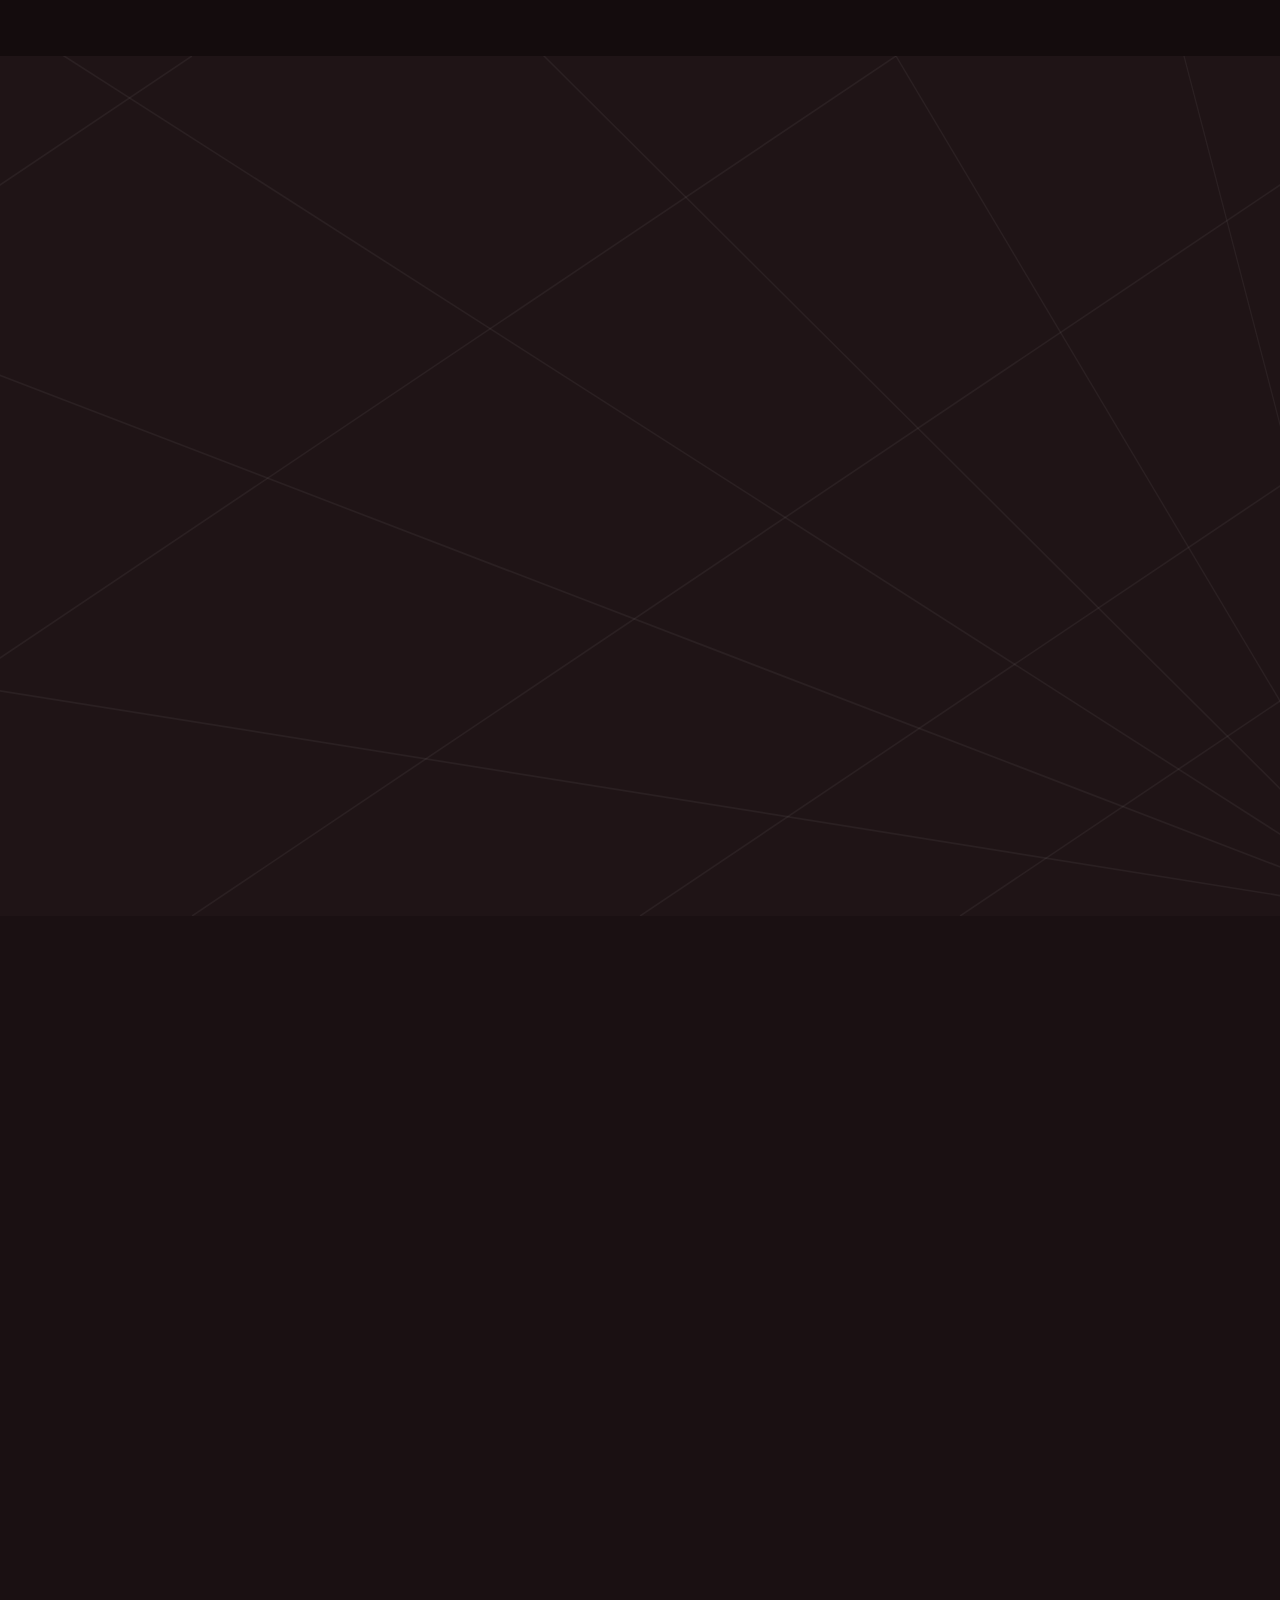
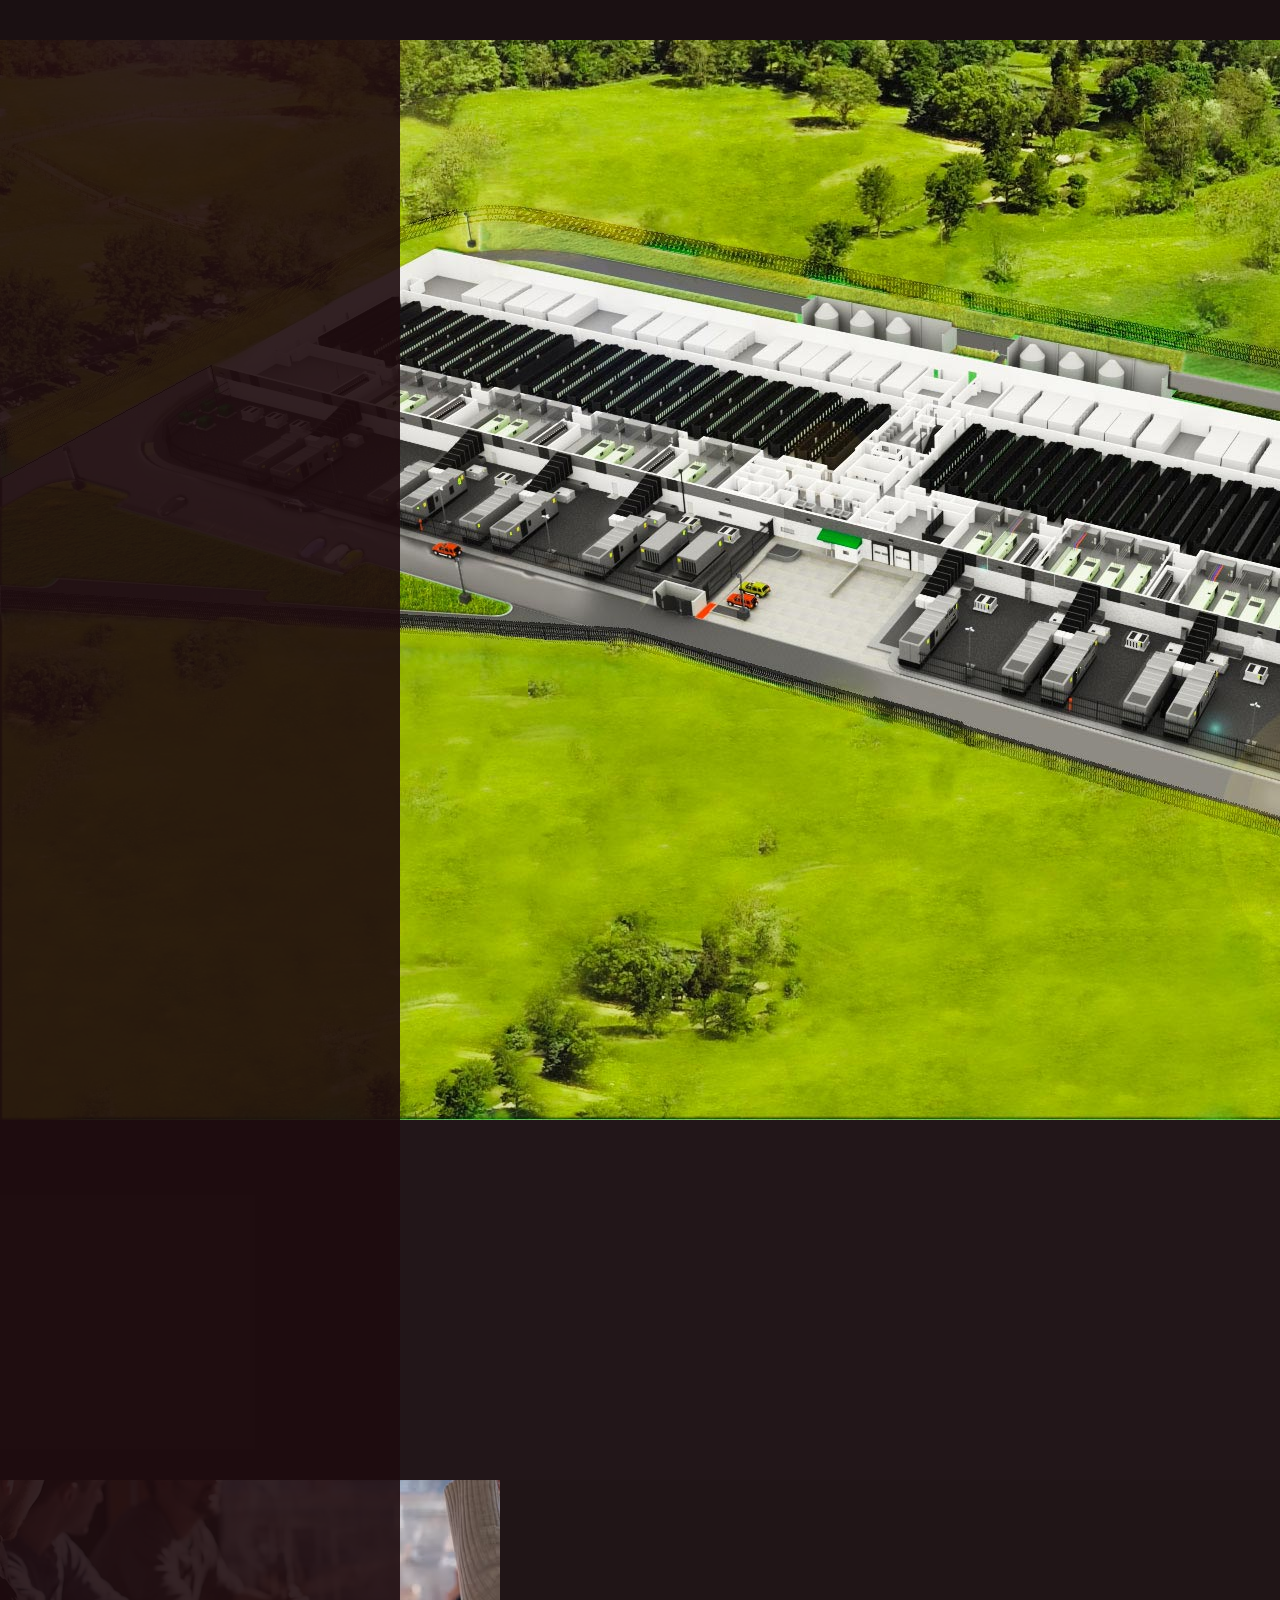
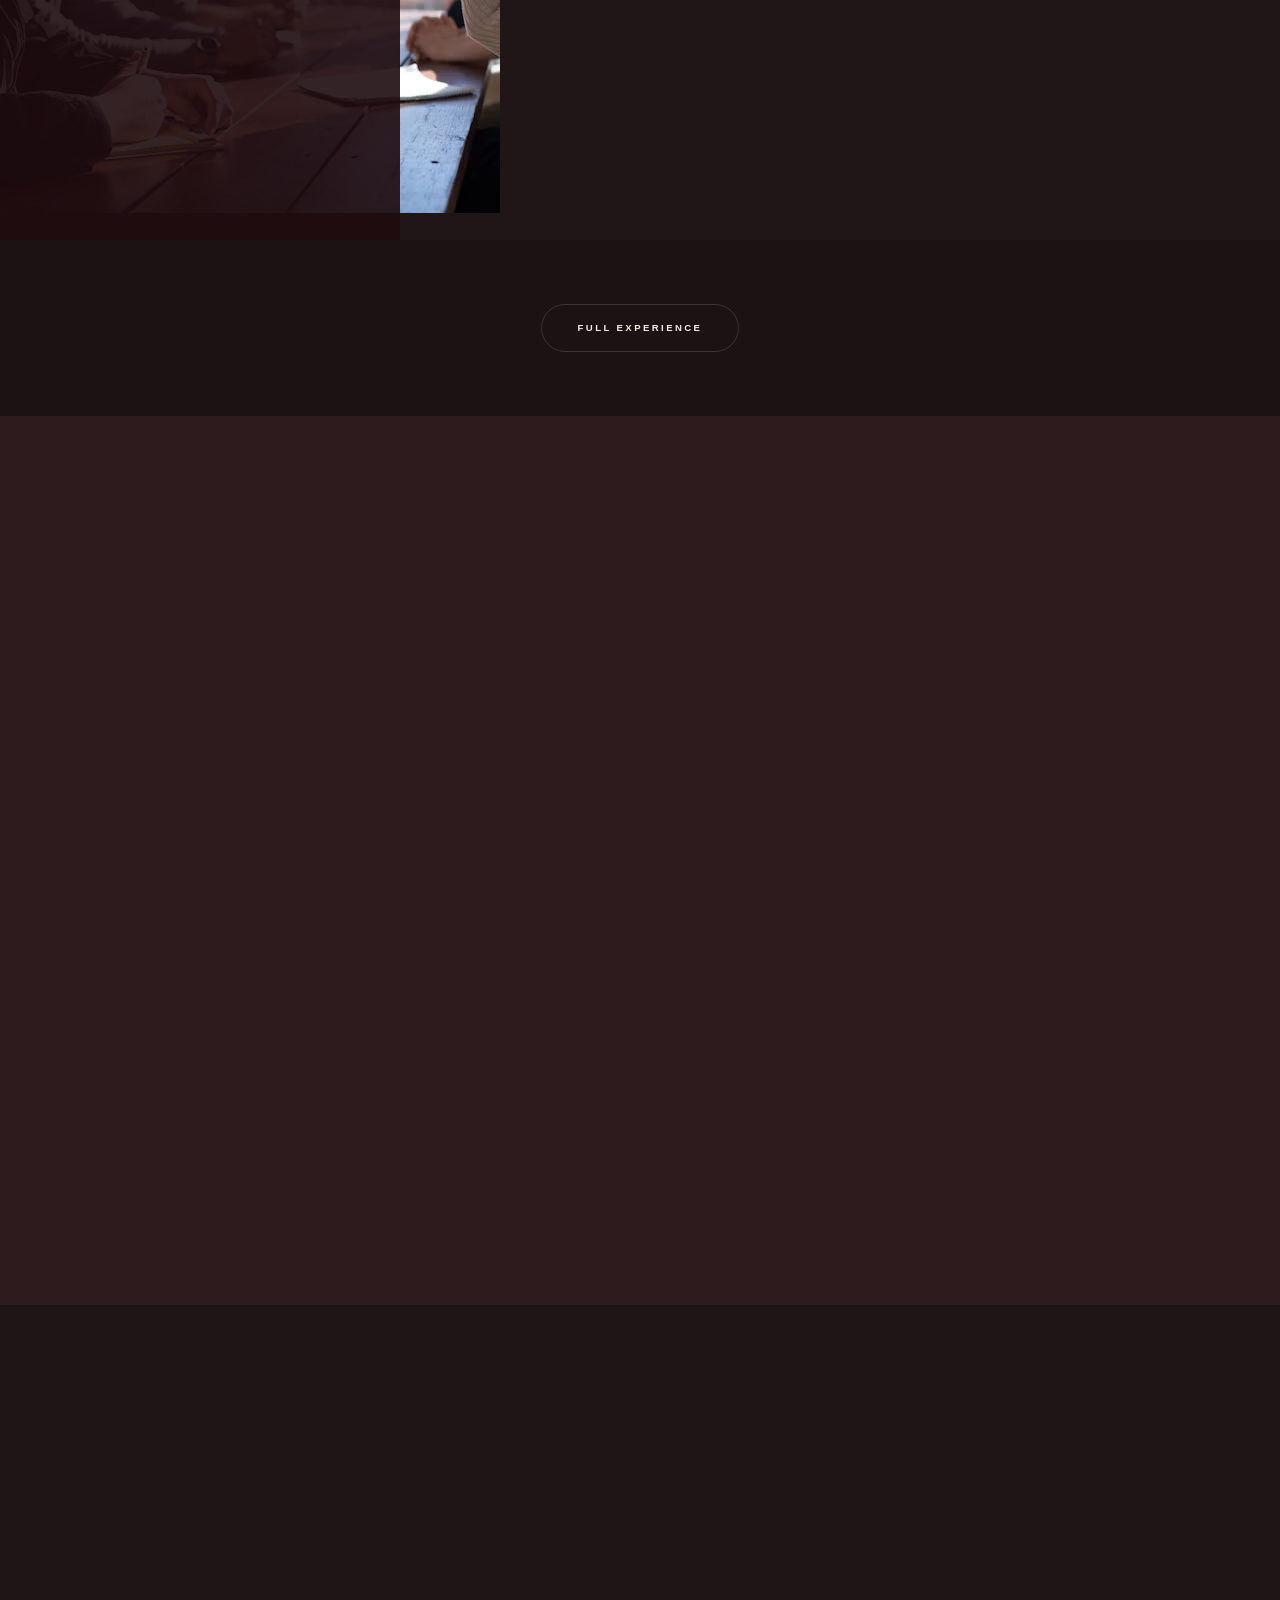
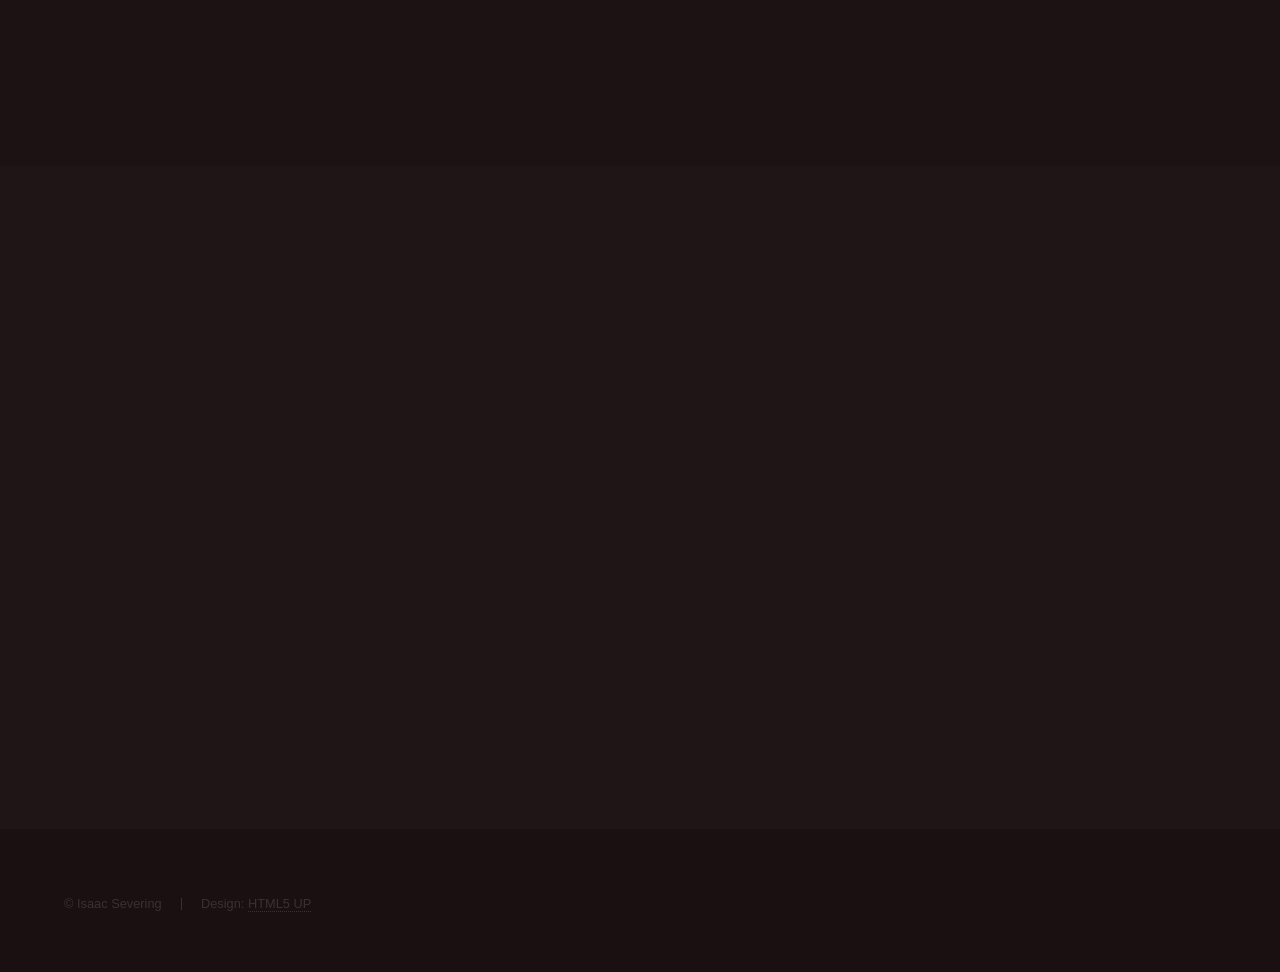
==== commit bc14e2d4: "Add Projects section featuring LabwcDotfiles New section between Homelab and Talk to Me, with a side" ====
--- a/index.html
+++ b/index.html
@@ -26,6 +26,7 @@
 							<li><a href="#two">Certifications</a></li>
 							<li><a href="#roadmap">Roadmap</a></li>
 							<li><a href="#homelab">Homelab</a></li>
+							<li><a href="#projects">Projects</a></li>
 							<li><a href="#three">Talk to me</a></li>
 						</ul>
 					</nav>
@@ -197,6 +198,19 @@
 									<p>Calypso is my homemade rackmount AI workstation, running Odysseus AI to serve local models to myself from anywhere in the world through Tailscale.</p>
 								</section>
 							</div>
+						</div>
+					</section>
+
+				<!-- Projects -->
+					<section id="projects" class="wrapper style2-alt fade-up">
+						<div class="inner">
+							<h2>Projects</h2>
+							<a href="https://github.com/Sevvy77/LabwcDotfiles" class="image fit"><img src="images/labwc-dotfiles.png" alt="labwc desktop themed Crimson Dark, with alacritty, sfwbar and Firefox" /></a>
+							<h3>LabwcDotfiles</h3>
+							<p>A portable, automated installer for my preferred Linux desktop on each Linux distro I use. It sets up labwc, sfwbar, fuzzel and alacritty with a consistent Crimson Dark theme across every app, on Fedora, Arch, CachyOS, Debian and Ubuntu, from a minimal TTY-only install or alongside an existing desktop.</p>
+							<ul class="actions">
+								<li><a href="https://github.com/Sevvy77/LabwcDotfiles" class="button">View on GitHub</a></li>
+							</ul>
 						</div>
 					</section>
 
--- a/assets/css/main.css
+++ b/assets/css/main.css
@@ -98,7 +98,7 @@
 	}
 
 	body {
-		background: #0a0f0c;
+		background: #140c0d;
 	}
 
 		body.is-preload *, body.is-preload *:before, body.is-preload *:after {
@@ -115,7 +115,7 @@
 /* Type */
 
 	body, input, select, textarea {
-		color: rgba(255, 255, 255, 0.55);
+		color: rgba(245, 233, 230, 0.55);
 		font-family: Arial, Helvetica, sans-serif;
 		font-size: 16.5pt;
 		font-weight: normal;
@@ -151,18 +151,18 @@
 		-webkit-transition: color 0.2s ease, border-bottom-color 0.2s ease;
 		-ms-transition: color 0.2s ease, border-bottom-color 0.2s ease;
 		transition: color 0.2s ease, border-bottom-color 0.2s ease;
-		border-bottom: dotted 1px rgba(255, 255, 255, 0.35);
+		border-bottom: dotted 1px rgba(245, 233, 230, 0.35);
 		color: inherit;
 		text-decoration: none;
 	}
 
 		a:hover {
 			border-bottom-color: transparent;
-			color: #ffffff;
+			color: #f5e9e6;
 		}
 
 	strong, b {
-		color: #ffffff;
+		color: #f5e9e6;
 		font-weight: bold;
 	}
 
@@ -175,7 +175,7 @@
 	}
 
 	h1, h2, h3, h4, h5, h6 {
-		color: #ffffff;
+		color: #f5e9e6;
 		font-weight: bold;
 		line-height: 1.5;
 		margin: 0 0 0.5em 0;
@@ -197,10 +197,10 @@
 		}
 
 			h1.major:after {
-				background-image: -moz-linear-gradient(to right, #005838, #00a06c);
-				background-image: -webkit-linear-gradient(to right, #005838, #00a06c);
-				background-image: -ms-linear-gradient(to right, #005838, #00a06c);
-				background-image: linear-gradient(to right, #005838, #00a06c);
+				background-image: -moz-linear-gradient(to right, #8f2530, #e5484d);
+				background-image: -webkit-linear-gradient(to right, #8f2530, #e5484d);
+				background-image: -ms-linear-gradient(to right, #8f2530, #e5484d);
+				background-image: linear-gradient(to right, #8f2530, #e5484d);
 				-moz-transition: max-width 0.2s ease;
 				-webkit-transition: max-width 0.2s ease;
 				-ms-transition: max-width 0.2s ease;
@@ -275,16 +275,16 @@
 	}
 
 	blockquote {
-		border-left: solid 4px rgba(255, 255, 255, 0.15);
+		border-left: solid 4px rgba(245, 233, 230, 0.15);
 		font-style: italic;
 		margin: 0 0 2em 0;
 		padding: 0.5em 0 0.5em 2em;
 	}
 
 	code {
-		background: rgba(255, 255, 255, 0.05);
+		background: rgba(245, 233, 230, 0.05);
 		border-radius: 0.25em;
-		border: solid 1px rgba(255, 255, 255, 0.15);
+		border: solid 1px rgba(245, 233, 230, 0.15);
 		font-family: "Courier New", monospace;
 		font-size: 0.9em;
 		margin: 0 0.25em;
@@ -307,7 +307,7 @@
 
 	hr {
 		border: 0;
-		border-bottom: solid 1px rgba(255, 255, 255, 0.15);
+		border-bottom: solid 1px rgba(245, 233, 230, 0.15);
 		margin: 2em 0;
 	}
 
@@ -1799,7 +1799,7 @@
 
 	.box {
 		border-radius: 0.25em;
-		border: solid 1px rgba(255, 255, 255, 0.15);
+		border: solid 1px rgba(245, 233, 230, 0.15);
 		margin-bottom: 2em;
 		padding: 1.5em;
 	}
@@ -1833,9 +1833,9 @@
 		transition: border-color 0.2s ease;
 		background-color: transparent;
 		border: solid 1px !important;
-		border-color: rgba(255, 255, 255, 0.15) !important;
+		border-color: rgba(245, 233, 230, 0.15) !important;
 		border-radius: 3em;
-		color: #ffffff !important;
+		color: #f5e9e6 !important;
 		cursor: pointer;
 		display: inline-block;
 		font-size: 0.6em;
@@ -1866,7 +1866,7 @@
 			-webkit-transition: opacity 0.2s ease, -webkit-transform 0.2s ease;
 			-ms-transition: opacity 0.2s ease, -ms-transform 0.2s ease;
 			transition: opacity 0.2s ease, transform 0.2s ease;
-			background: #ffffff;
+			background: #f5e9e6;
 			border-radius: 3em;
 			content: '';
 			height: 100%;
@@ -1914,8 +1914,8 @@
 		input[type="button"].primary,
 		button.primary,
 		.button.primary {
-			background-color: #ffffff;
-			color: #0a0f0c !important;
+			background-color: #f5e9e6;
+			color: #140c0d !important;
 		}
 
 			input[type="submit"].primary:after,
@@ -1945,7 +1945,7 @@
 		input[type="button"]:hover,
 		button:hover,
 		.button:hover {
-			border-color: rgba(255, 255, 255, 0.55) !important;
+			border-color: rgba(245, 233, 230, 0.55) !important;
 		}
 
 			input[type="submit"]:hover:after,
@@ -1965,7 +1965,7 @@
 			input[type="button"]:hover:active,
 			button:hover:active,
 			.button:hover:active {
-				border-color: #ffffff !important;
+				border-color: #f5e9e6 !important;
 			}
 
 				input[type="submit"]:hover:active:after,
@@ -1988,15 +1988,15 @@
 		-ms-flex-wrap: wrap;
 		flex-wrap: wrap;
 		border-radius: 0.25em;
-		border: solid 1px rgba(255, 255, 255, 0.15);
-		background: rgba(255, 255, 255, 0.05);
+		border: solid 1px rgba(245, 233, 230, 0.15);
+		background: rgba(245, 233, 230, 0.05);
 		margin: 0 0 2em 0;
 	}
 
 		.features section {
 			padding: 3.5em 3em 1em 7em ;
 			width: 50%;
-			border-top: solid 1px rgba(255, 255, 255, 0.15);
+			border-top: solid 1px rgba(245, 233, 230, 0.15);
 			position: relative;
 		}
 
@@ -2005,7 +2005,7 @@
 			}
 
 			.features section:nth-child(2n) {
-				border-left: solid 1px rgba(255, 255, 255, 0.15);
+				border-left: solid 1px rgba(245, 233, 230, 0.15);
 			}
 
 			.features section .icon {
@@ -2295,7 +2295,7 @@
 		}
 
 	label {
-		color: #ffffff;
+		color: #f5e9e6;
 		font-weight: bold;
 		line-height: 1.5;
 		margin: 0 0 0.7em 0;
@@ -2313,10 +2313,10 @@
 		-webkit-appearance: none;
 		-ms-appearance: none;
 		appearance: none;
-		background: rgba(255, 255, 255, 0.05);
+		background: rgba(245, 233, 230, 0.05);
 		border-radius: 0.25em;
 		border: none;
-		border: solid 1px rgba(255, 255, 255, 0.15);
+		border: solid 1px rgba(245, 233, 230, 0.15);
 		color: inherit;
 		display: block;
 		outline: 0;
@@ -2340,12 +2340,12 @@
 		input[type="tel"]:focus,
 		select:focus,
 		textarea:focus {
-			border-color: #ffffff;
-			box-shadow: 0 0 0 1px #ffffff;
+			border-color: #f5e9e6;
+			box-shadow: 0 0 0 1px #f5e9e6;
 		}
 
 	select {
-		background-image: url("data:image/svg+xml;charset=utf8,%3Csvg xmlns='http://www.w3.org/2000/svg' width='40' height='40' preserveAspectRatio='none' viewBox='0 0 40 40'%3E%3Cpath d='M9.4,12.3l10.4,10.4l10.4-10.4c0.2-0.2,0.5-0.4,0.9-0.4c0.3,0,0.6,0.1,0.9,0.4l3.3,3.3c0.2,0.2,0.4,0.5,0.4,0.9 c0,0.4-0.1,0.6-0.4,0.9L20.7,31.9c-0.2,0.2-0.5,0.4-0.9,0.4c-0.3,0-0.6-0.1-0.9-0.4L4.3,17.3c-0.2-0.2-0.4-0.5-0.4-0.9 c0-0.4,0.1-0.6,0.4-0.9l3.3-3.3c0.2-0.2,0.5-0.4,0.9-0.4S9.1,12.1,9.4,12.3z' fill='rgba(255, 255, 255, 0.15)' /%3E%3C/svg%3E");
+		background-image: url("data:image/svg+xml;charset=utf8,%3Csvg xmlns='http://www.w3.org/2000/svg' width='40' height='40' preserveAspectRatio='none' viewBox='0 0 40 40'%3E%3Cpath d='M9.4,12.3l10.4,10.4l10.4-10.4c0.2-0.2,0.5-0.4,0.9-0.4c0.3,0,0.6,0.1,0.9,0.4l3.3,3.3c0.2,0.2,0.4,0.5,0.4,0.9 c0,0.4-0.1,0.6-0.4,0.9L20.7,31.9c-0.2,0.2-0.5,0.4-0.9,0.4c-0.3,0-0.6-0.1-0.9-0.4L4.3,17.3c-0.2-0.2-0.4-0.5-0.4-0.9 c0-0.4,0.1-0.6,0.4-0.9l3.3-3.3c0.2-0.2,0.5-0.4,0.9-0.4S9.1,12.1,9.4,12.3z' fill='rgba(245, 233, 230, 0.15)' /%3E%3C/svg%3E");
 		background-size: 1.25rem;
 		background-repeat: no-repeat;
 		background-position: calc(100% - 1rem) center;
@@ -2355,8 +2355,8 @@
 	}
 
 		select option {
-			color: #ffffff;
-			background: #0a0f0c;
+			color: #f5e9e6;
+			background: #140c0d;
 		}
 
 		select:focus::-ms-value {
@@ -2399,7 +2399,7 @@
 		input[type="checkbox"] + label,
 		input[type="radio"] + label {
 			text-decoration: none;
-			color: rgba(255, 255, 255, 0.55);
+			color: rgba(245, 233, 230, 0.55);
 			cursor: pointer;
 			display: inline-block;
 			font-size: 1em;
@@ -2425,9 +2425,9 @@
 
 			input[type="checkbox"] + label:before,
 			input[type="radio"] + label:before {
-				background: rgba(255, 255, 255, 0.05);
+				background: rgba(245, 233, 230, 0.05);
 				border-radius: 0.25em;
-				border: solid 1px rgba(255, 255, 255, 0.15);
+				border: solid 1px rgba(245, 233, 230, 0.15);
 				content: '';
 				display: inline-block;
 				font-size: 0.8em;
@@ -2442,16 +2442,16 @@
 
 		input[type="checkbox"]:checked + label:before,
 		input[type="radio"]:checked + label:before {
-			background: #ffffff;
-			border-color: #ffffff;
-			color: #005838;
+			background: #f5e9e6;
+			border-color: #f5e9e6;
+			color: #8f2530;
 			content: '\f00c';
 		}
 
 		input[type="checkbox"]:focus + label:before,
 		input[type="radio"]:focus + label:before {
-			border-color: #ffffff;
-			box-shadow: 0 0 0 1px #ffffff;
+			border-color: #f5e9e6;
+			box-shadow: 0 0 0 1px #f5e9e6;
 		}
 
 	input[type="checkbox"] + label:before {
@@ -2463,22 +2463,22 @@
 	}
 
 	::-webkit-input-placeholder {
-		color: rgba(255, 255, 255, 0.35) !important;
+		color: rgba(245, 233, 230, 0.35) !important;
 		opacity: 1.0;
 	}
 
 	:-moz-placeholder {
-		color: rgba(255, 255, 255, 0.35) !important;
+		color: rgba(245, 233, 230, 0.35) !important;
 		opacity: 1.0;
 	}
 
 	::-moz-placeholder {
-		color: rgba(255, 255, 255, 0.35) !important;
+		color: rgba(245, 233, 230, 0.35) !important;
 		opacity: 1.0;
 	}
 
 	:-ms-input-placeholder {
-		color: rgba(255, 255, 255, 0.35) !important;
+		color: rgba(245, 233, 230, 0.35) !important;
 		opacity: 1.0;
 	}
 
@@ -2523,9 +2523,9 @@
 			width: 2.5em;
 			height: 2.5em;
 			display: block;
-			background: #ffffff;
+			background: #f5e9e6;
 			border-radius: 100%;
-			color: #0a0f0c;
+			color: #140c0d;
 			text-align: center;
 			line-height: 2.5em;
 			margin: 0 0 1.3em 0;
@@ -2536,27 +2536,27 @@
 			}
 
 				.wrapper.style1 .icon.major:before {
-					color: #00805a;
+					color: #c0303a;
 				}
 
 				.wrapper.style1-alt .icon.major:before {
-					color: #006b48;
+					color: #a82a34;
 				}
 
 				.wrapper.style2 .icon.major:before {
-					color: #00966a;
+					color: #e5484d;
 				}
 
 				.wrapper.style2-alt .icon.major:before {
-					color: #007a52;
+					color: #b02d37;
 				}
 
 				.wrapper.style3 .icon.major:before {
-					color: #005838;
+					color: #8f2530;
 				}
 
 				.wrapper.style3-alt .icon.major:before {
-					color: #00432b;
+					color: #6e1c25;
 				}
 
 		.icon.logo {
@@ -2675,7 +2675,7 @@
 		}
 
 			ul.alt li {
-				border-top: solid 1px rgba(255, 255, 255, 0.15);
+				border-top: solid 1px rgba(245, 233, 230, 0.15);
 				padding: 0.5em 0;
 			}
 
@@ -2869,7 +2869,7 @@
 	}
 
 		ul.menu > li {
-			border-left: solid 1px rgba(255, 255, 255, 0.15);
+			border-left: solid 1px rgba(245, 233, 230, 0.15);
 			display: inline-block;
 			line-height: 1;
 			margin-left: 1.5em;
@@ -2901,7 +2901,7 @@
 	}
 
 	header p {
-		color: rgba(255, 255, 255, 0.35);
+		color: rgba(245, 233, 230, 0.35);
 		position: relative;
 		margin: 0 0 1.5em 0;
 	}
@@ -2941,7 +2941,7 @@
 
 		.split > :nth-child(2n - 1) {
 			padding-right: 2.5em;
-			border-right: solid 1px rgba(255, 255, 255, 0.15);
+			border-right: solid 1px rgba(245, 233, 230, 0.15);
 		}
 
 		.split > :nth-child(2n) {
@@ -2987,7 +2987,7 @@
 			}
 
 				.split > * {
-					border-top: solid 1px rgba(255, 255, 255, 0.15);
+					border-top: solid 1px rgba(245, 233, 230, 0.15);
 					margin: 4em 0 0 0;
 					padding: 4em 0 0 0;
 					width: 100% !important;
@@ -3056,7 +3056,7 @@
 				-webkit-transition: opacity 1s ease;
 				-ms-transition: opacity 1s ease;
 				transition: opacity 1s ease;
-				background: rgba(0, 30, 20, 0.9);
+				background: rgba(31, 12, 15, 0.9);
 				content: '';
 				display: block;
 				height: 100%;
@@ -3178,13 +3178,13 @@
 	}
 
 		table tbody tr {
-			border: solid 1px rgba(255, 255, 255, 0.15);
+			border: solid 1px rgba(245, 233, 230, 0.15);
 			border-left: 0;
 			border-right: 0;
 		}
 
 			table tbody tr:nth-child(2n + 1) {
-				background-color: rgba(255, 255, 255, 0.05);
+				background-color: rgba(245, 233, 230, 0.05);
 			}
 
 		table td {
@@ -3192,7 +3192,7 @@
 		}
 
 		table th {
-			color: #ffffff;
+			color: #f5e9e6;
 			font-size: 1em;
 			font-weight: bold;
 			padding: 0 0.75em 0.75em 0.75em;
@@ -3200,11 +3200,11 @@
 		}
 
 		table thead {
-			border-bottom: solid 2px rgba(255, 255, 255, 0.15);
+			border-bottom: solid 2px rgba(245, 233, 230, 0.15);
 		}
 
 		table tfoot {
-			border-top: solid 2px rgba(255, 255, 255, 0.15);
+			border-top: solid 2px rgba(245, 233, 230, 0.15);
 		}
 
 		table.alt {
@@ -3212,7 +3212,7 @@
 		}
 
 			table.alt tbody tr td {
-				border: solid 1px rgba(255, 255, 255, 0.15);
+				border: solid 1px rgba(245, 233, 230, 0.15);
 				border-left-width: 0;
 				border-top-width: 0;
 			}
@@ -3270,31 +3270,31 @@
 			}
 
 		.wrapper.alt {
-			background-color: #070a08;
+			background-color: #100909;
 		}
 
 		.wrapper.style1 {
-			background-color: #0d1512;
+			background-color: #1f1416;
 		}
 
 		.wrapper.style1-alt {
-			background-color: #08110d;
+			background-color: #1a1012;
 		}
 
 		.wrapper.style2 {
-			background-color: #0f1a15;
+			background-color: #24171a;
 		}
 
 		.wrapper.style2-alt {
-			background-color: #0a130f;
+			background-color: #1c1113;
 		}
 
 		.wrapper.style3 {
-			background-color: #0c1713;
+			background-color: #2e1b1e;
 		}
 
 		.wrapper.style3-alt {
-			background-color: #091210;
+			background-color: #1f1416;
 		}
 
 		.wrapper.fullscreen {
@@ -3404,14 +3404,14 @@
 		display: -webkit-flex;
 		display: -ms-flex;
 		display: flex;
-		background-color: #0a0f0c;
+		background-color: #140c0d;
 		cursor: default;
 		padding: 1.75em 2em;
 	}
 
 		#header > .title {
 			border: 0;
-			color: #ffffff;
+			color: #f5e9e6;
 			display: block;
 			font-size: 1.25em;
 			font-weight: bold;
@@ -3443,7 +3443,7 @@
 
 					#header > nav > ul > li a {
 						border: 0;
-						color: rgba(255, 255, 255, 0.35);
+						color: rgba(245, 233, 230, 0.35);
 						display: inline-block;
 						font-size: 0.6em;
 						font-weight: bold;
@@ -3452,11 +3452,11 @@
 					}
 
 						#header > nav > ul > li a:hover {
-							color: rgba(255, 255, 255, 0.55);
+							color: rgba(245, 233, 230, 0.55);
 						}
 
 						#header > nav > ul > li a.active {
-							color: #ffffff;
+							color: #f5e9e6;
 						}
 
 		@media screen and (max-width: 736px) {
@@ -3481,7 +3481,7 @@
 				}
 
 				#header > nav {
-					border-top: solid 1px rgba(255, 255, 255, 0.15);
+					border-top: solid 1px rgba(245, 233, 230, 0.15);
 					text-align: inherit;
 				}
 
@@ -3538,7 +3538,7 @@
 		}
 
 	#footer > .inner a {
-		border-bottom-color: rgba(255, 255, 255, 0.15);
+		border-bottom-color: rgba(245, 233, 230, 0.15);
 	}
 
 		#footer > .inner a:hover {
@@ -3547,7 +3547,7 @@
 
 	#footer > .inner .menu {
 		font-size: 0.8em;
-		color: rgba(255, 255, 255, 0.15);
+		color: rgba(245, 233, 230, 0.15);
 	}
 
 	#header + #wrapper + #footer > .inner {
@@ -3558,7 +3558,7 @@
 
 	#sidebar {
 		padding: 2.5em 2.5em 0.5em 2.5em ;
-		background: #0a0f0c;
+		background: #140c0d;
 		cursor: default;
 		height: 100vh;
 		left: 0;
@@ -3771,7 +3771,7 @@
 			-ms-transition: color 0.2s ease;
 			transition: color 0.2s ease;
 			border: 0;
-			color: rgba(255, 255, 255, 0.35);
+			color: rgba(245, 233, 230, 0.35);
 			display: block;
 			font-size: 0.6em;
 			font-weight: bold;
@@ -3795,14 +3795,14 @@
 			}
 
 			#sidebar nav a:before {
-				background: #0d1512;
+				background: #1f1416;
 			}
 
 			#sidebar nav a:after {
-				background-image: -moz-linear-gradient(to right, #005838, #00a06c);
-				background-image: -webkit-linear-gradient(to right, #005838, #00a06c);
-				background-image: -ms-linear-gradient(to right, #005838, #00a06c);
-				background-image: linear-gradient(to right, #005838, #00a06c);
+				background-image: -moz-linear-gradient(to right, #8f2530, #e5484d);
+				background-image: -webkit-linear-gradient(to right, #8f2530, #e5484d);
+				background-image: -ms-linear-gradient(to right, #8f2530, #e5484d);
+				background-image: linear-gradient(to right, #8f2530, #e5484d);
 				-moz-transition: max-width 0.2s ease;
 				-webkit-transition: max-width 0.2s ease;
 				-ms-transition: max-width 0.2s ease;
@@ -3811,11 +3811,11 @@
 			}
 
 			#sidebar nav a:hover {
-				color: rgba(255, 255, 255, 0.55);
+				color: rgba(245, 233, 230, 0.55);
 			}
 
 			#sidebar nav a.active {
-				color: #ffffff;
+				color: #f5e9e6;
 			}
 
 				#sidebar nav a.active:after {
@@ -3891,7 +3891,7 @@
 
 						#sidebar nav a:after {
 							background-image: none;
-							background-color: #005838;
+							background-color: #8f2530;
 						}
 
 		}
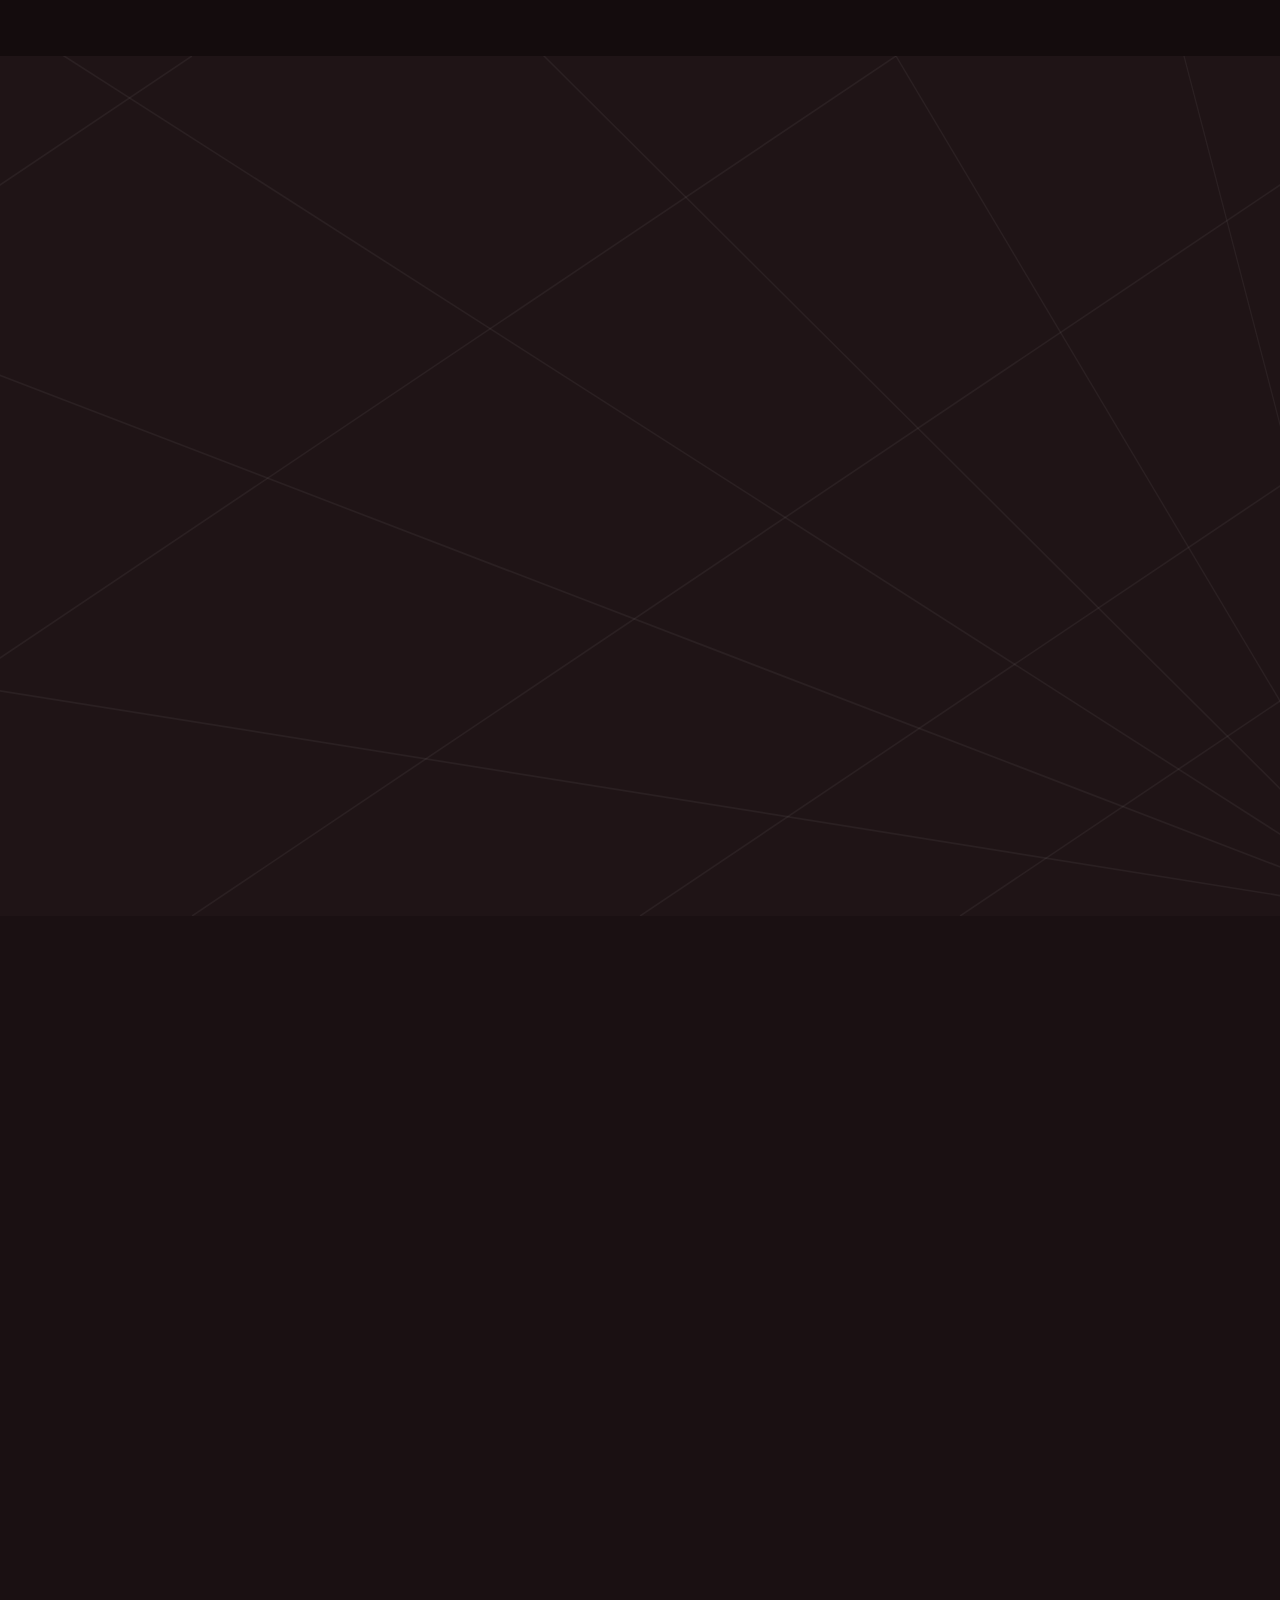
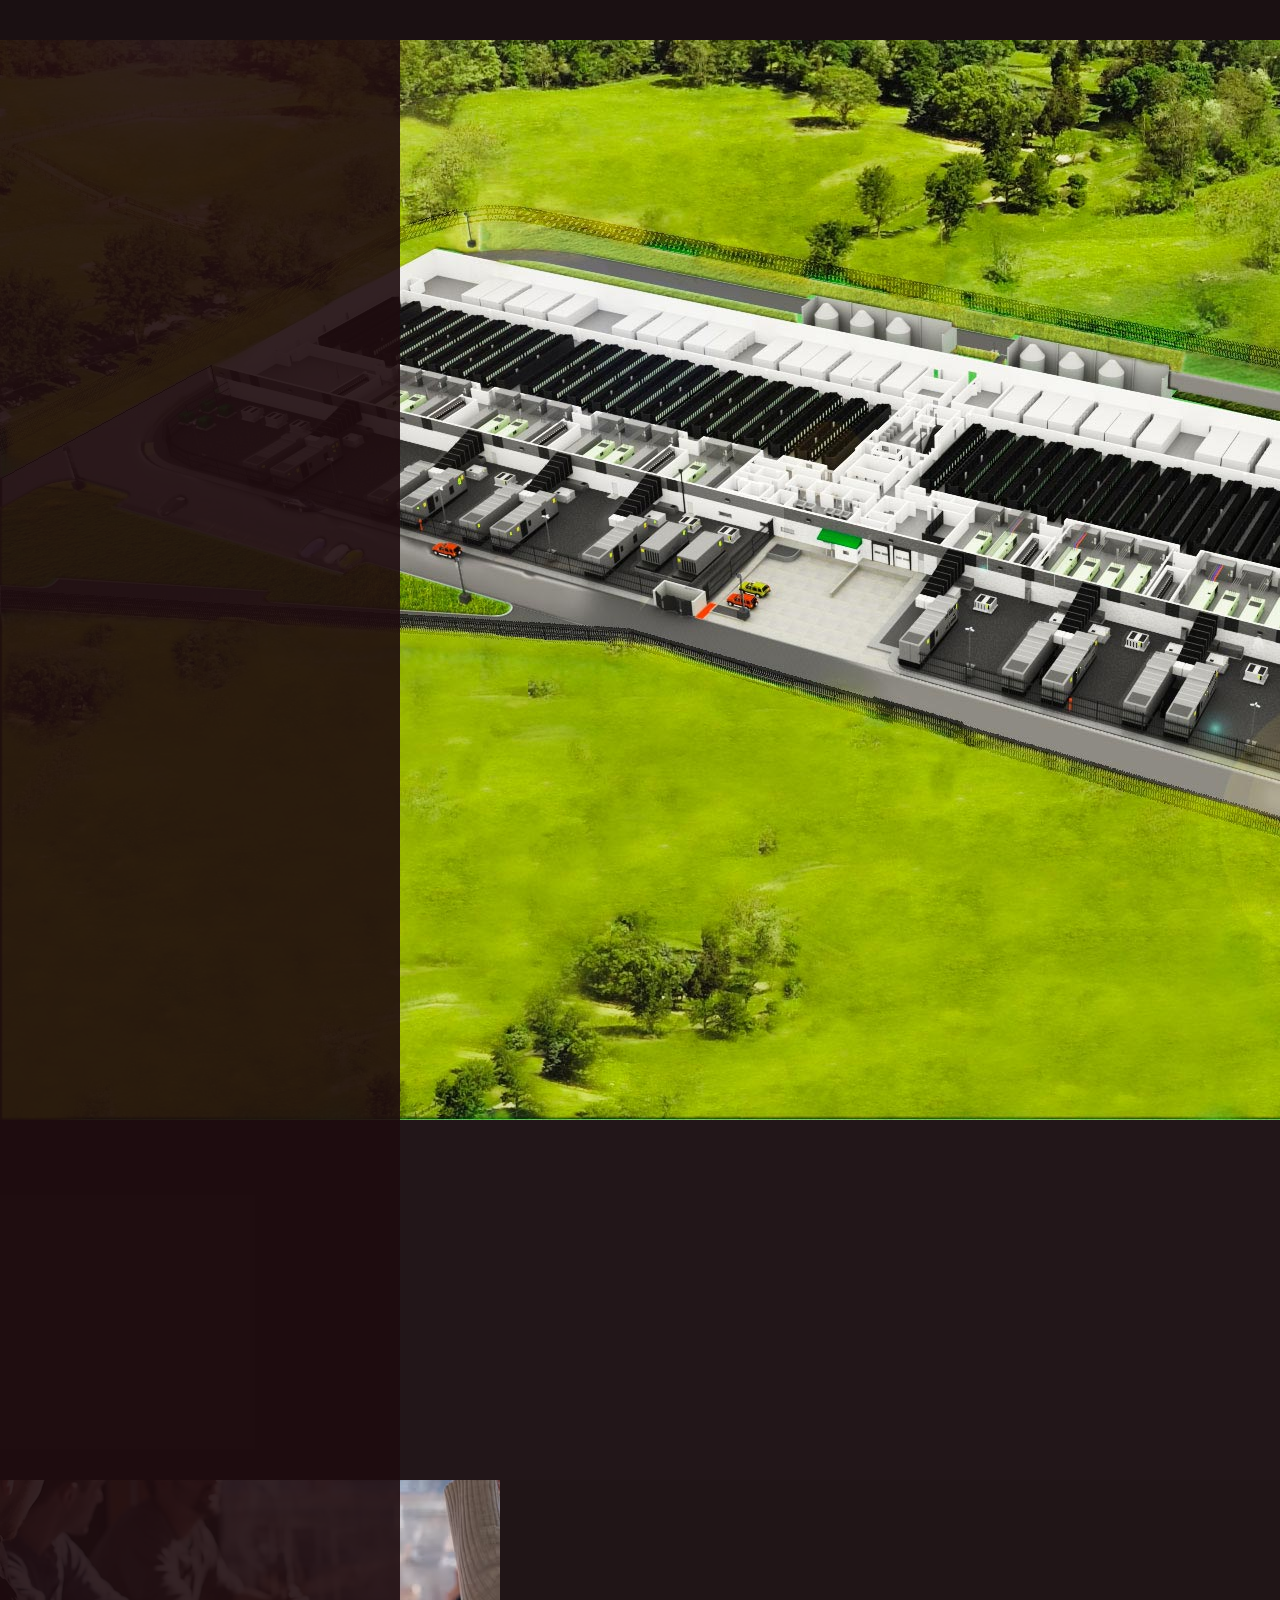
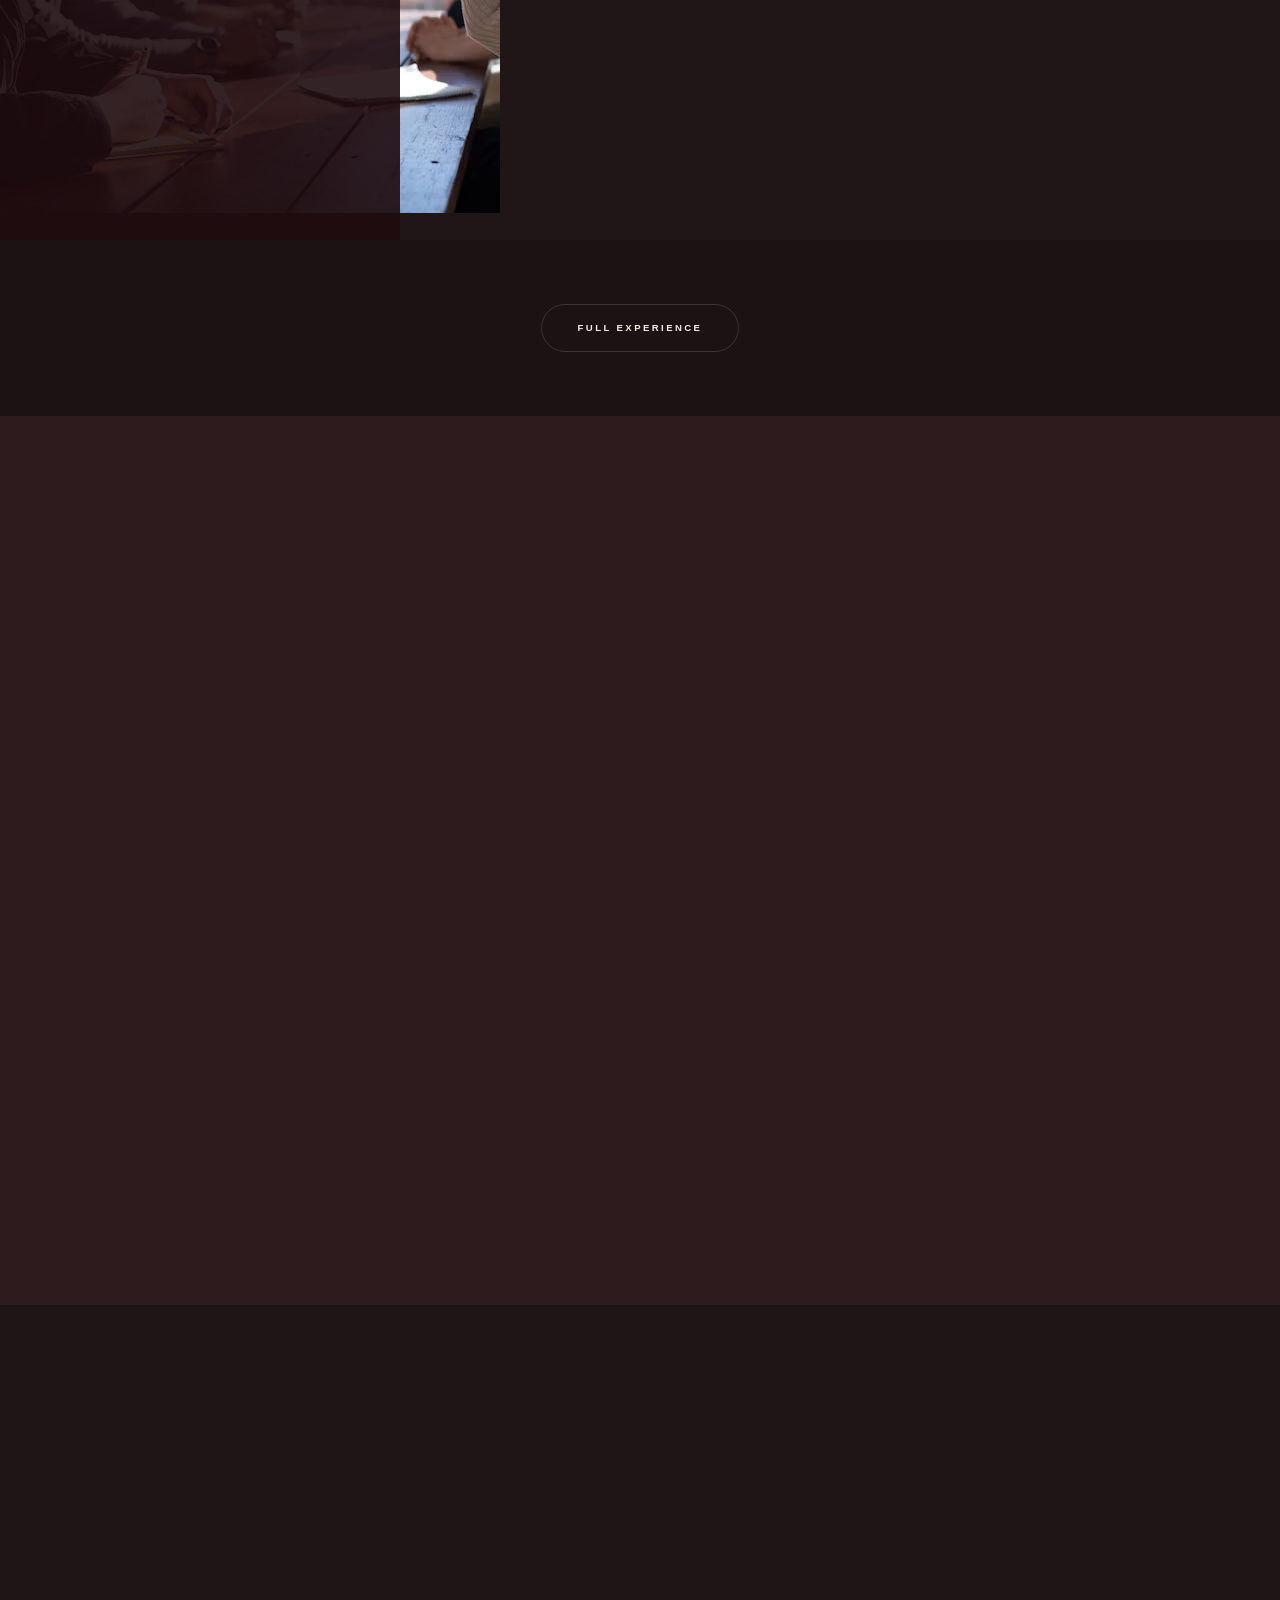
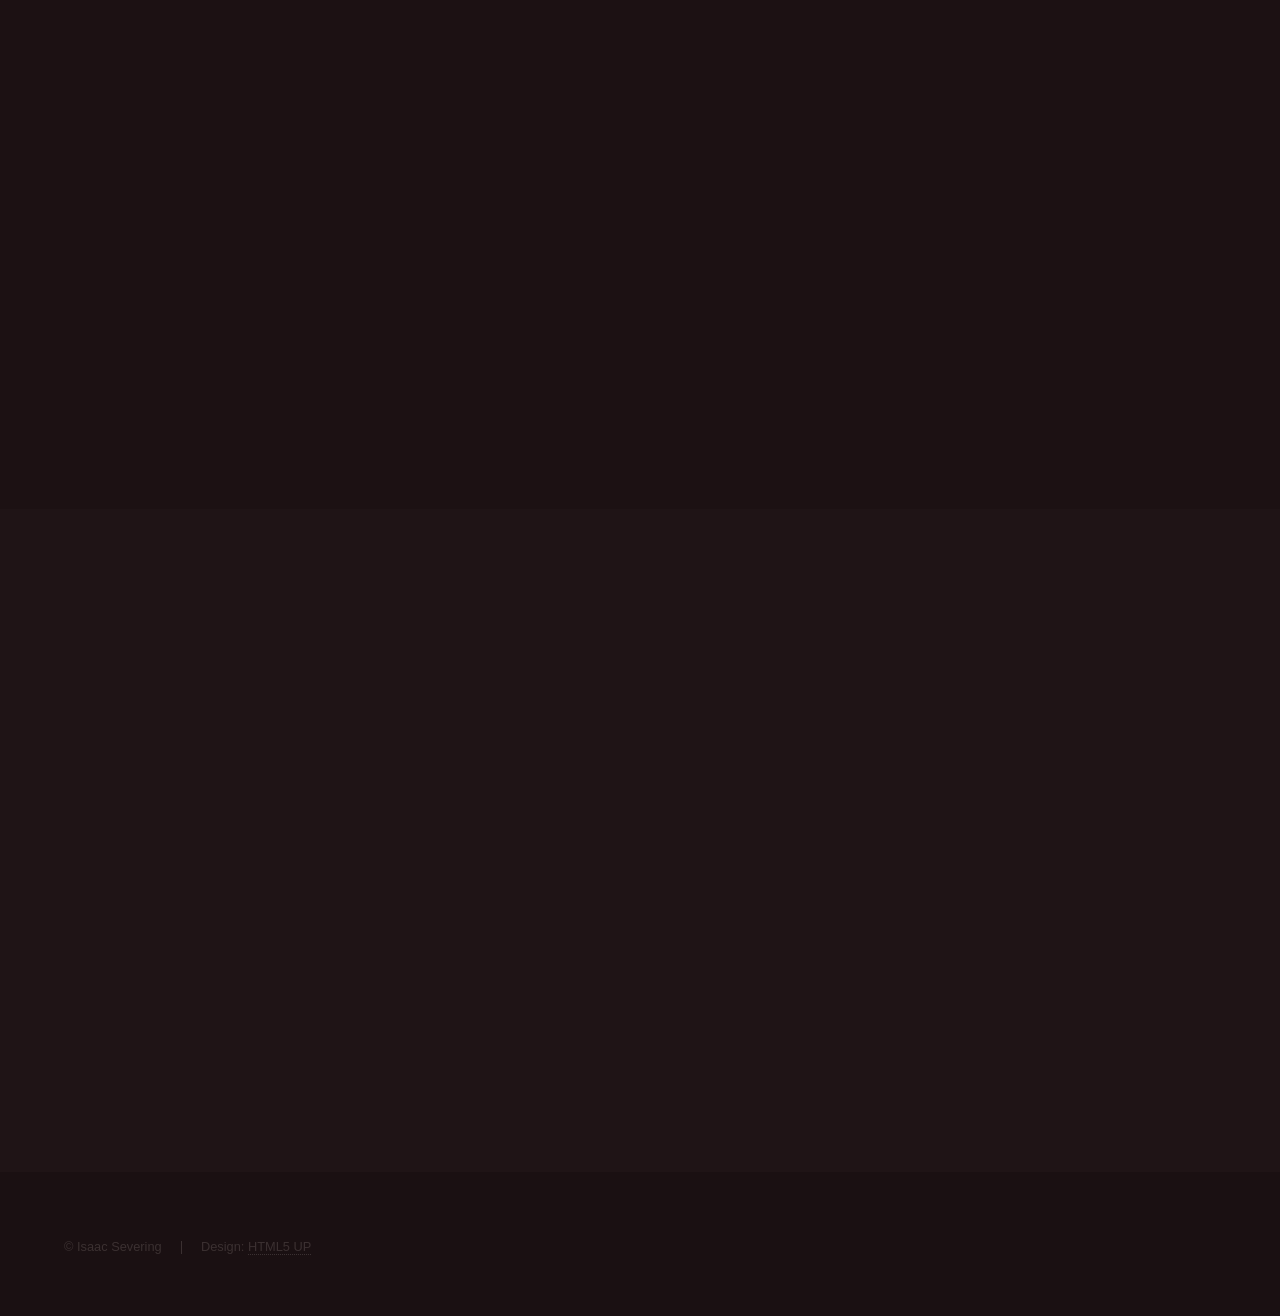
==== commit 8274a510: "Add Homelab sub-pages for Archangel, Calypso, and Netwatch Give each homelab machine its own page wi" ====
--- a/index.html
+++ b/index.html
@@ -179,7 +179,7 @@
 					<section id="homelab" class="wrapper style2 fade-up">
 						<div class="inner">
 							<h2>Homelab</h2>
-							<div class="split style1">
+							<div class="split thirds">
 								<section>
 									<div class="logo-row">
 										<img class="icon logo" src="images/archlinux.png" alt="Arch Linux logo" />
@@ -187,7 +187,11 @@
 										<img class="icon logo" src="images/netalertx.png" alt="NetAlertX logo" />
 									</div>
 									<h3>Archangel</h3>
-									<p>Archangel is an Arch Linux box configured for automatic updates and snapshot rollbacks, running AdGuard Home to keep the household network safe and filtered and NetAlertX to keep an eye on every device joining the network.</p>
+									<span class="status-badge upgrading">Upgrade in progress</span>
+									<p>Archangel is an Arch Linux box that sits between my modem and the master router of my home mesh system. It's configured for automatic updates and snapshot rollbacks, running AdGuard Home to keep the household network safe and filtered and NetAlertX to keep an eye on every device joining the network. It's currently being upgraded into a high-availability network appliance that fails open: with a NOC-style passthrough network card, traffic keeps flowing to the router even if Archangel goes down.</p>
+									<ul class="actions">
+										<li><a href="archangel.html" class="button">Learn more</a></li>
+									</ul>
 								</section>
 								<section>
 									<div class="logo-row">
@@ -195,7 +199,22 @@
 										<img class="icon logo" src="images/tailscale.png" alt="Tailscale logo" />
 									</div>
 									<h3>Calypso</h3>
-									<p>Calypso is my homemade rackmount AI workstation, running Odysseus AI to serve local models to myself from anywhere in the world through Tailscale.</p>
+									<span class="status-badge wip">Work in progress</span>
+									<p>Calypso is my homemade rackmount AI workstation, hand-built from an older dual-Xeon workstation board. The hardware is up and booting, and I'm now getting local AI models spun up on it before opening Odysseus AI up through Tailscale, so I can reach my own models from anywhere in the world.</p>
+									<ul class="actions">
+										<li><a href="calypso.html" class="button">Learn more</a></li>
+									</ul>
+								</section>
+								<section>
+									<div class="logo-row">
+										<img class="icon logo" src="images/netwatch.svg" alt="Serial port icon" />
+									</div>
+									<h3>Netwatch</h3>
+									<span class="status-badge wip">Work in progress</span>
+									<p>Netwatch is a simple, low-power mini PC named after the corporation that polices the Net in Cyberpunk 2077. It's being set up for out-of-band management of the whole rack, using RS-232 adapters to reach each machine's console even when the network is down.</p>
+									<ul class="actions">
+										<li><a href="netwatch.html" class="button">Learn more</a></li>
+									</ul>
 								</section>
 							</div>
 						</div>
--- a/assets/css/main.css
+++ b/assets/css/main.css
@@ -2593,6 +2593,53 @@
 				margin: 0;
 			}
 
+		.status-badge {
+			border: solid 1px rgba(245, 233, 230, 0.35);
+			border-radius: 3em;
+			color: #f5e9e6;
+			display: inline-block;
+			font-size: 0.6em;
+			font-weight: bold;
+			letter-spacing: 0.25em;
+			line-height: 1;
+			margin: 0 0 1.5em 0;
+			padding: 0.75em 1.5em;
+			text-transform: uppercase;
+			vertical-align: middle;
+		}
+
+			.status-badge.wip {
+				background-color: #8f2530;
+				border-color: #e5484d;
+			}
+
+			.status-badge.upgrading {
+				border-color: #e5484d;
+			}
+
+		@media screen and (min-width: 981px) {
+
+			.split.thirds > * {
+				-moz-flex: 1 1 0;
+				-webkit-flex: 1 1 0;
+				-ms-flex: 1 1 0;
+				flex: 1 1 0;
+				width: auto;
+				padding: 0 2.5em;
+				border-right: solid 1px rgba(245, 233, 230, 0.15);
+			}
+
+			.split.thirds > :first-child {
+				padding-left: 0;
+			}
+
+			.split.thirds > :last-child {
+				padding-right: 0;
+				border-right: 0;
+			}
+
+		}
+
 /* Image */
 
 	.image {
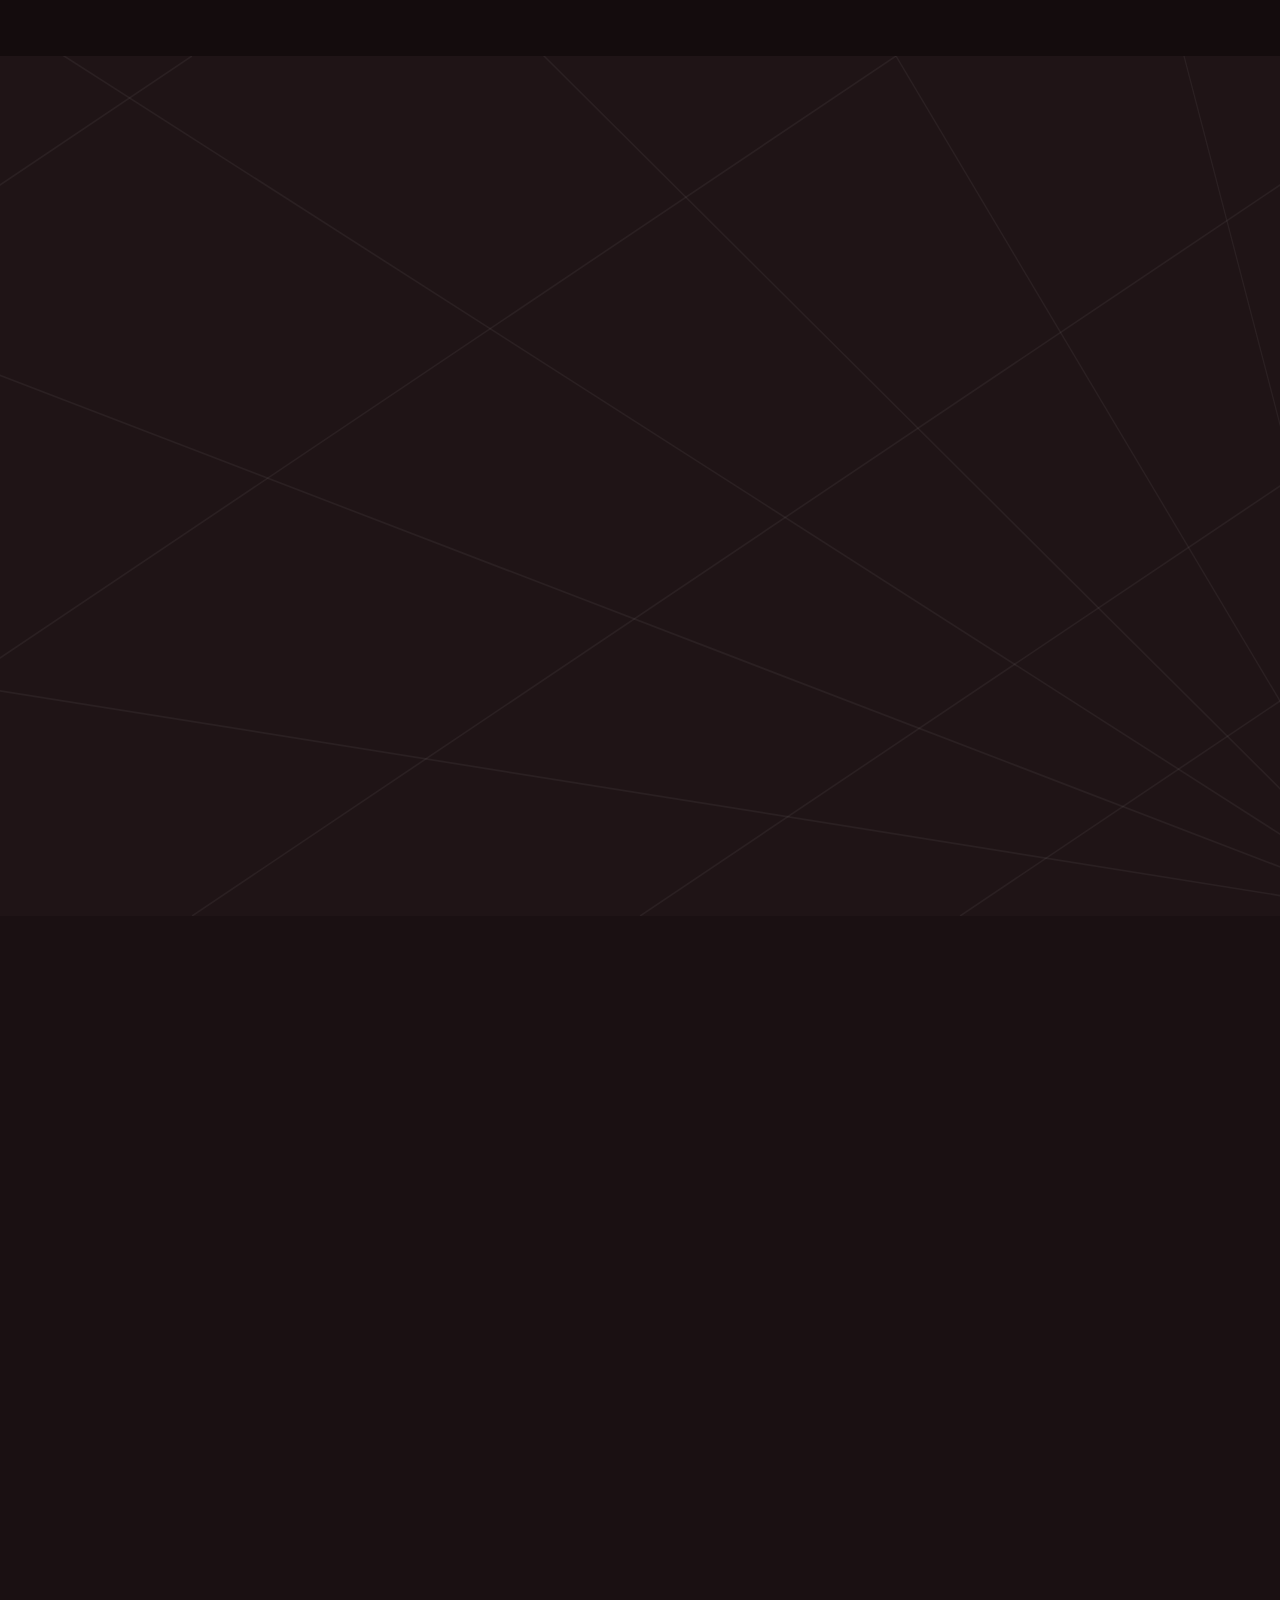
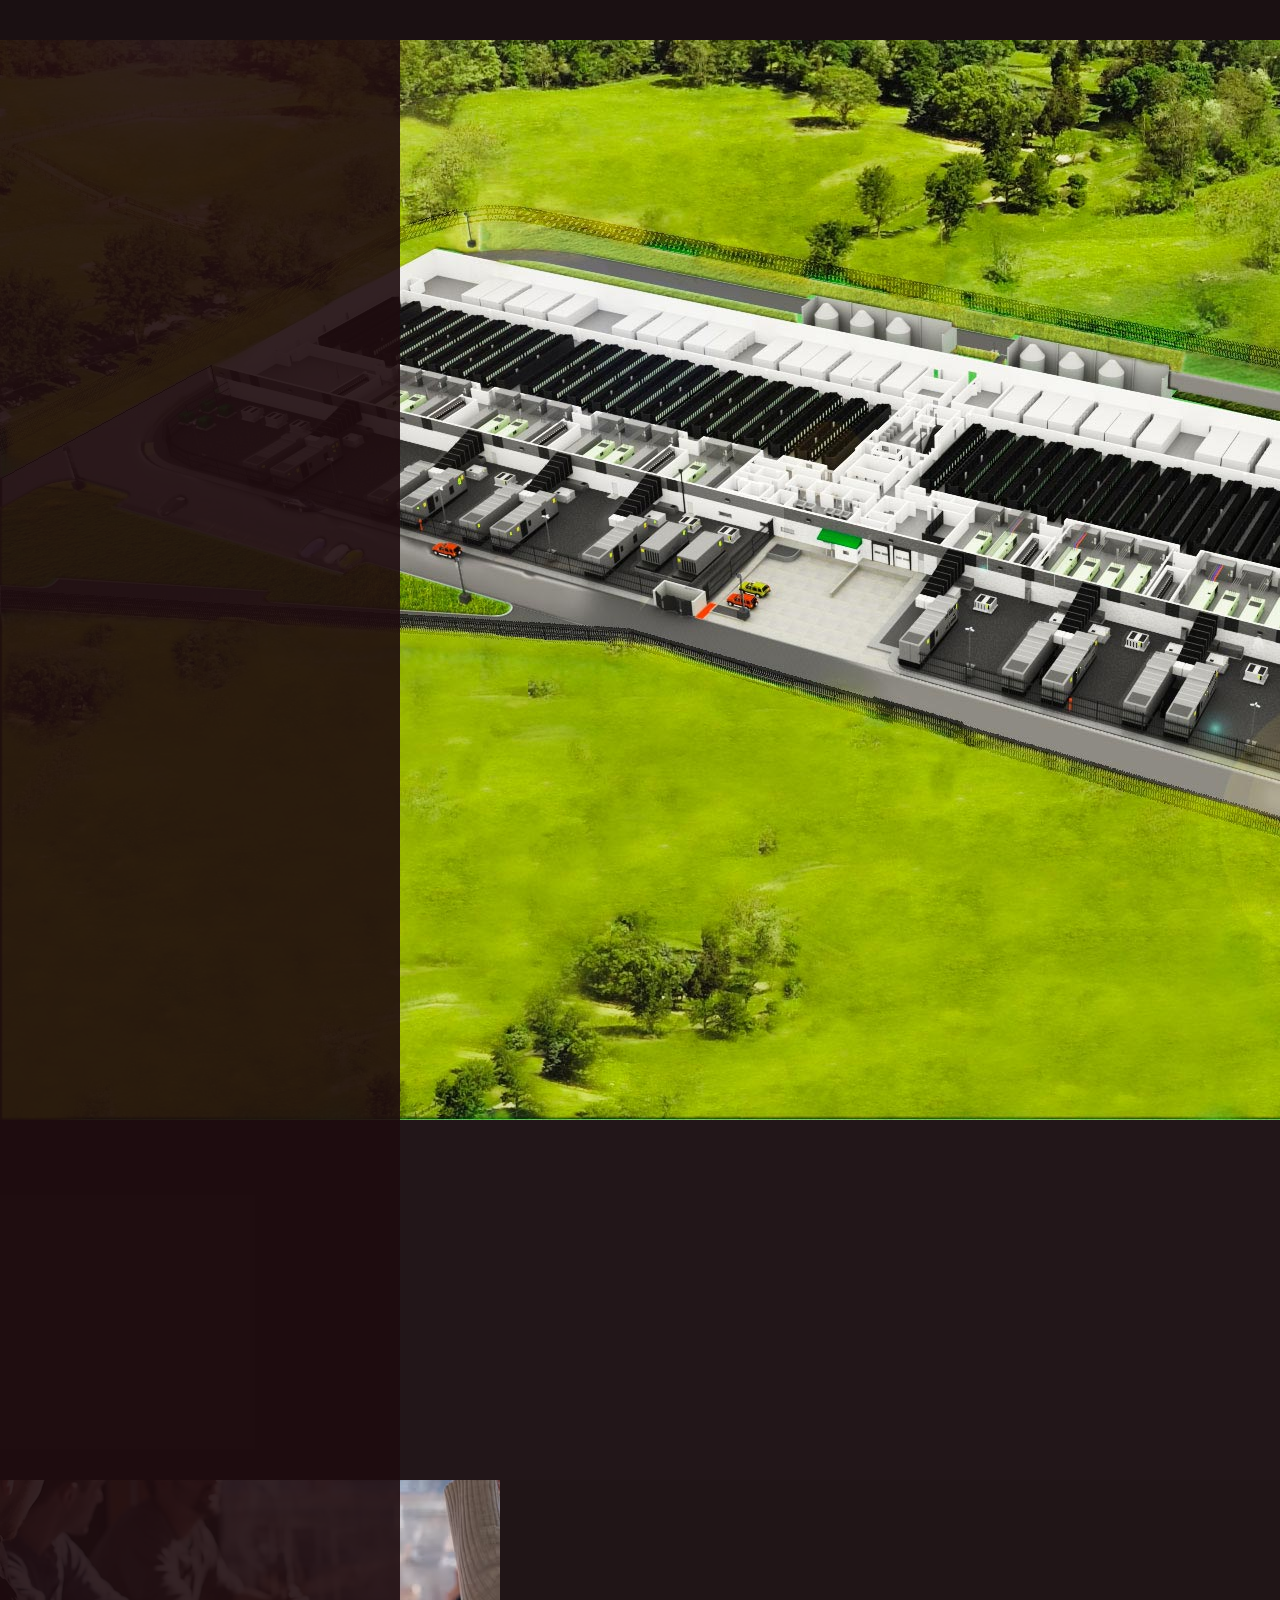
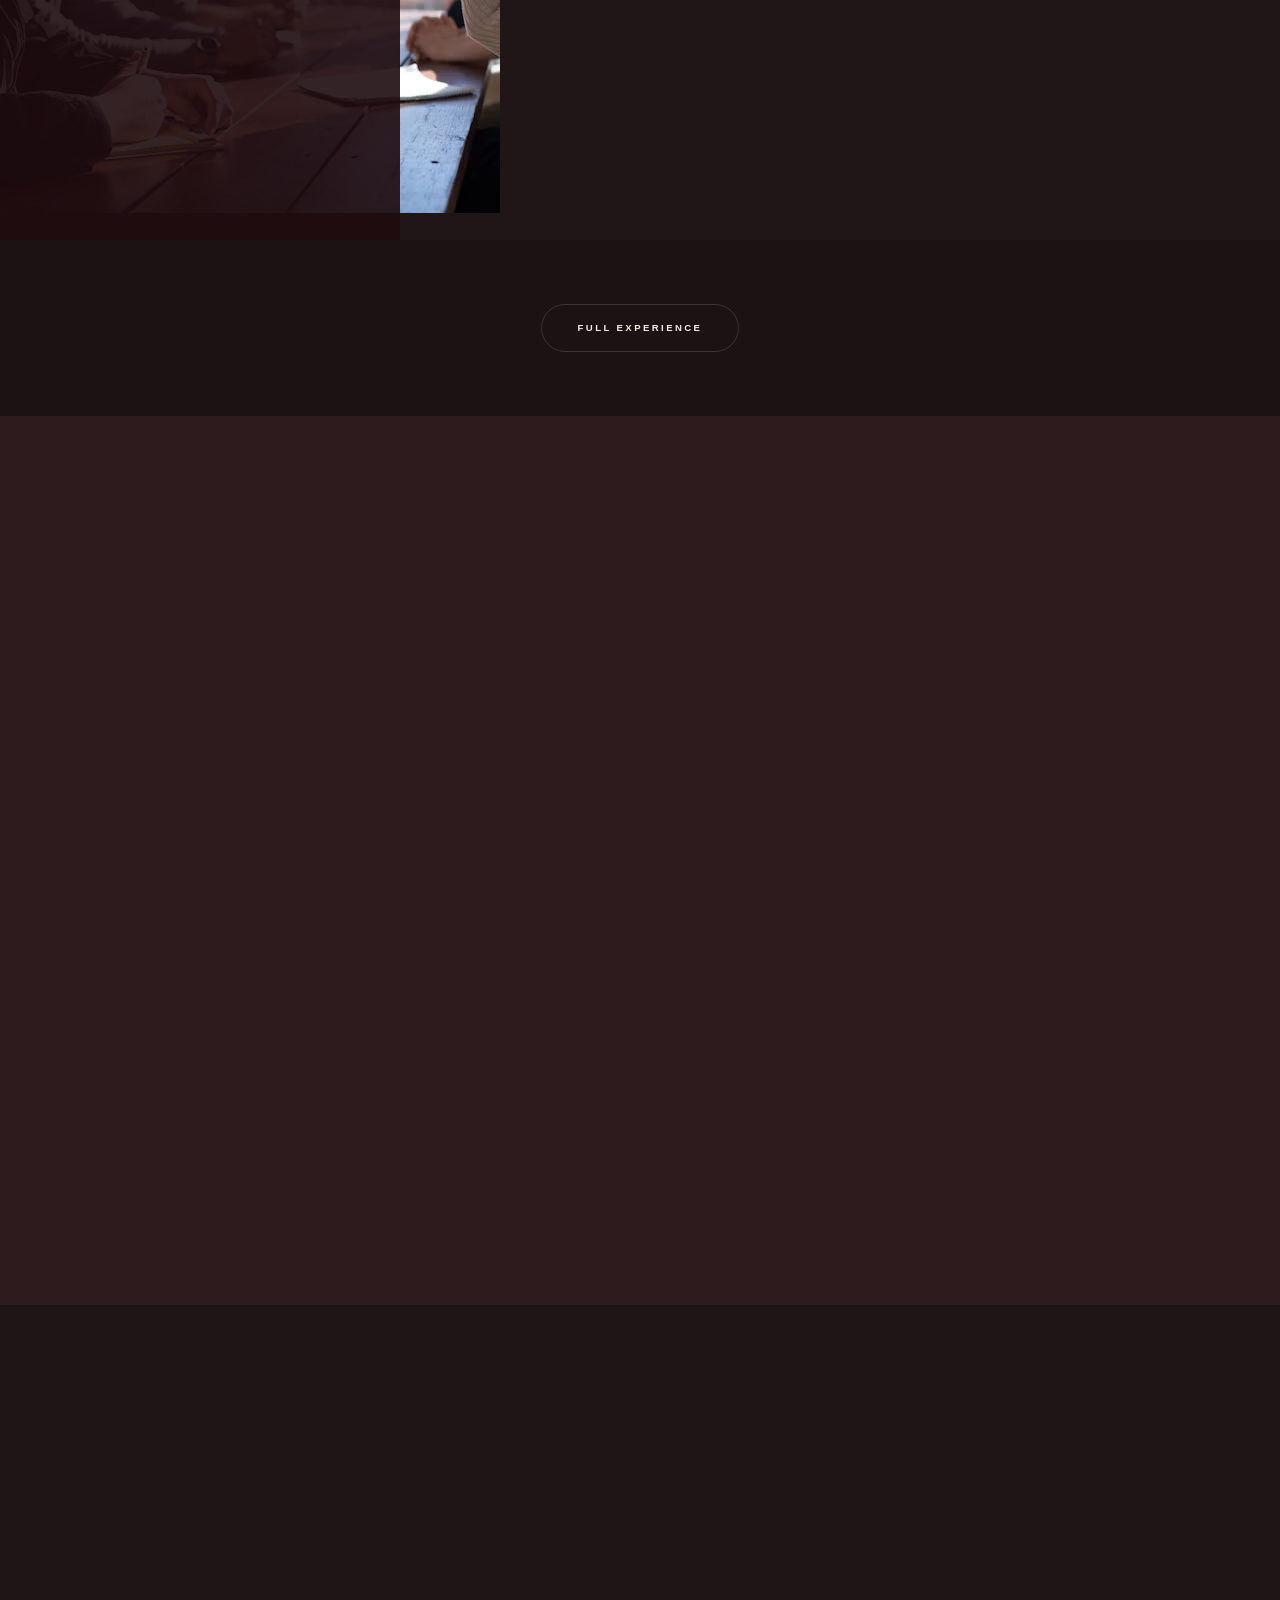
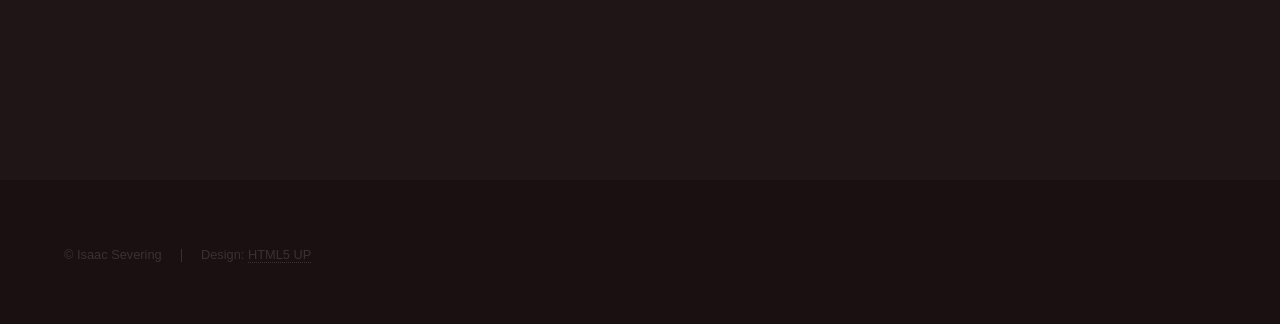
==== commit 588efcc8: "Add homelab rack hero image to Homelab section Show a photo of the rack above the Archangel, Calypso" ====
--- a/index.html
+++ b/index.html
@@ -179,6 +179,7 @@
 					<section id="homelab" class="wrapper style2 fade-up">
 						<div class="inner">
 							<h2>Homelab</h2>
+							<span class="image fit hero"><img src="images/homelab.jpg" alt="My homelab rack, with a Juniper EX4200 switch, a 4U chassis with three front fans, a Dell PowerEdge R620, and a Supermicro 2U server" /></span>
 							<div class="split thirds">
 								<section>
 									<div class="logo-row">
--- a/assets/css/main.css
+++ b/assets/css/main.css
@@ -2617,6 +2617,12 @@
 				border-color: #e5484d;
 			}
 
+		.image.fit.hero img {
+			max-height: 36em;
+			object-fit: cover;
+			object-position: center 30%;
+		}
+
 		@media screen and (min-width: 981px) {
 
 			.split.thirds > * {
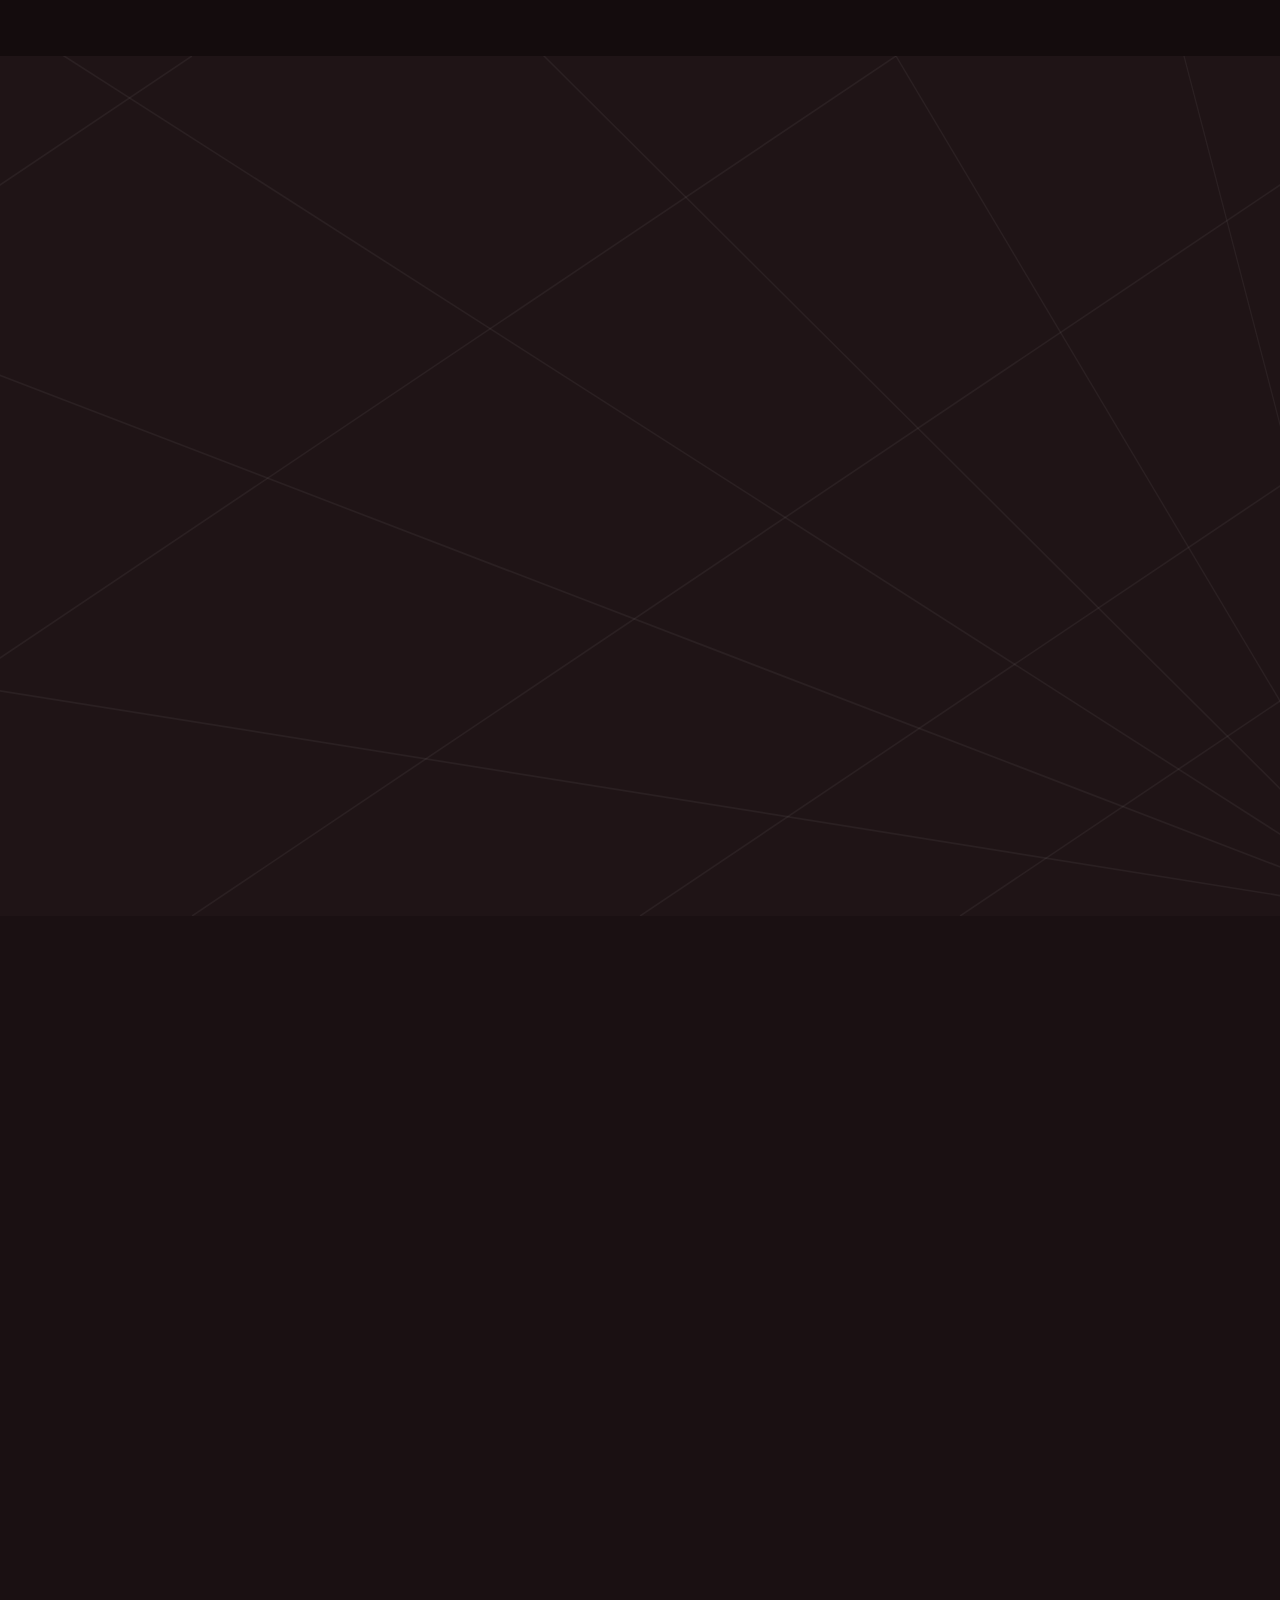
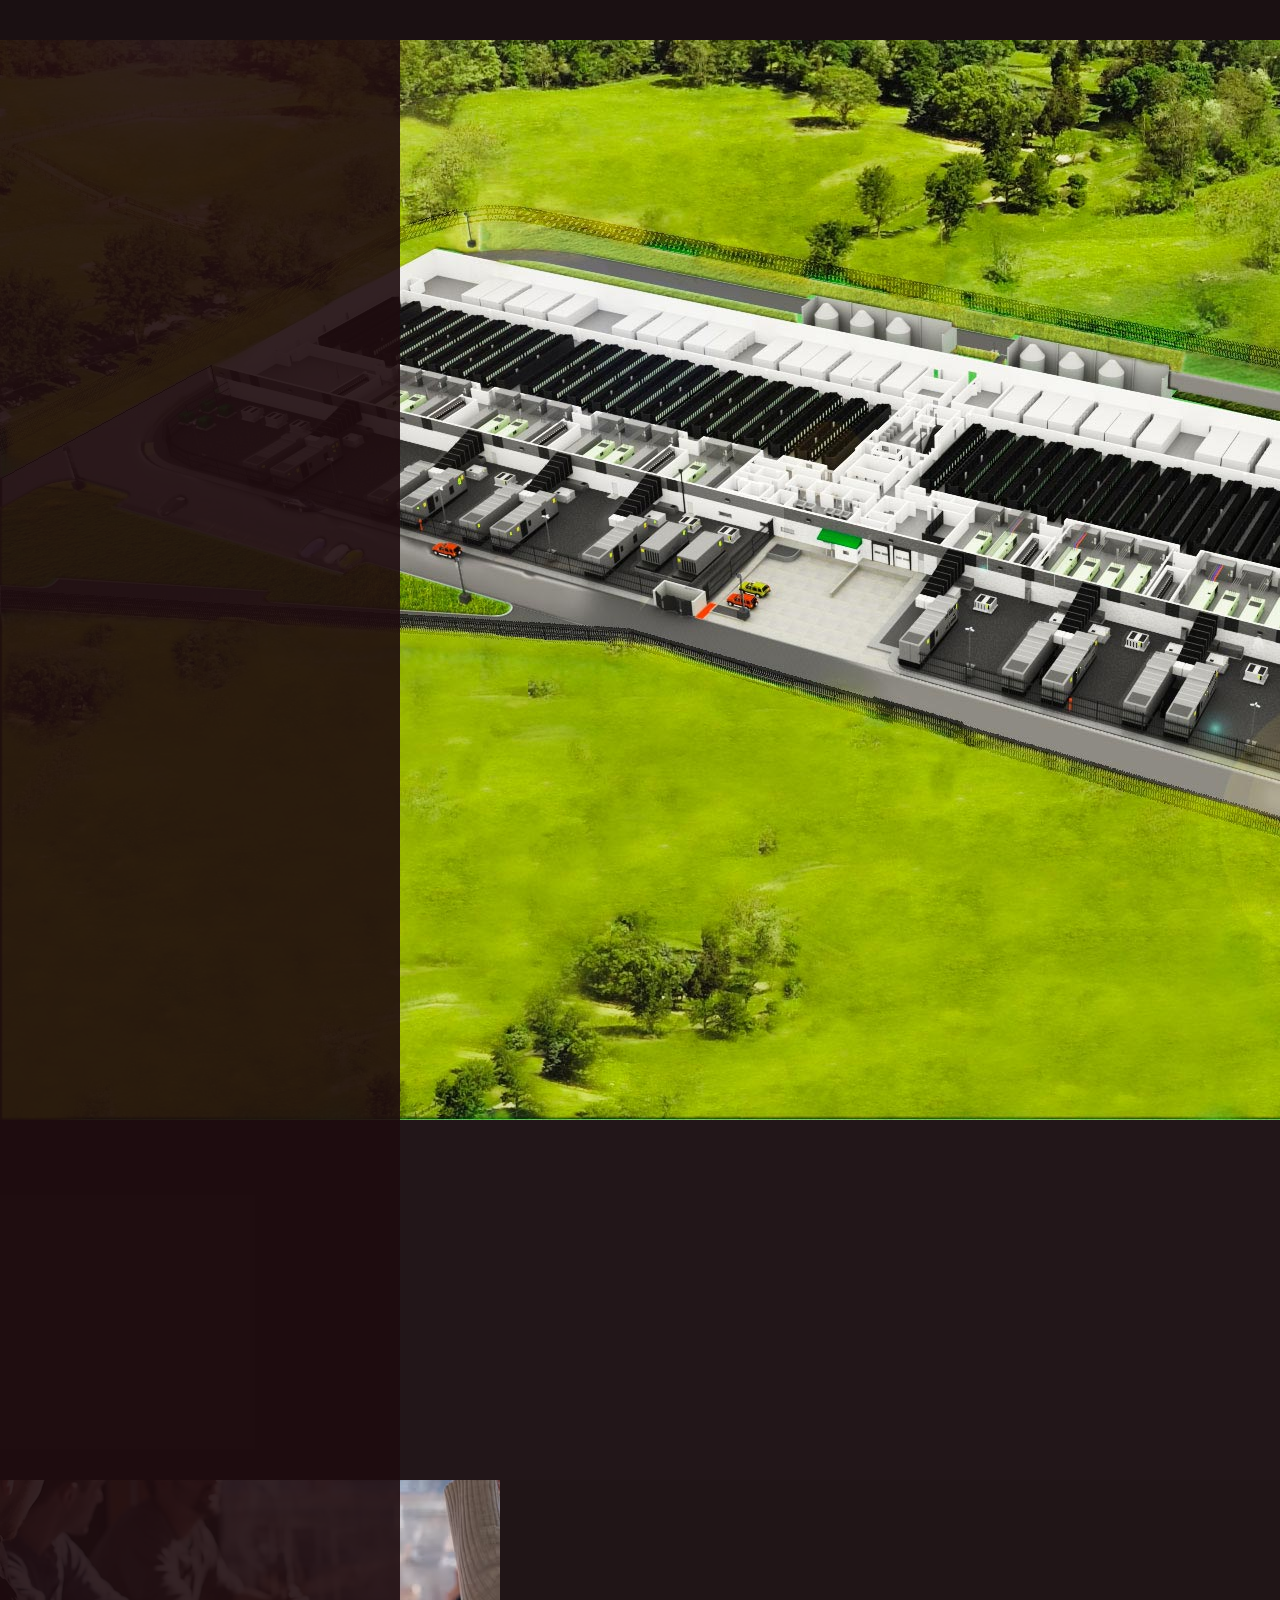
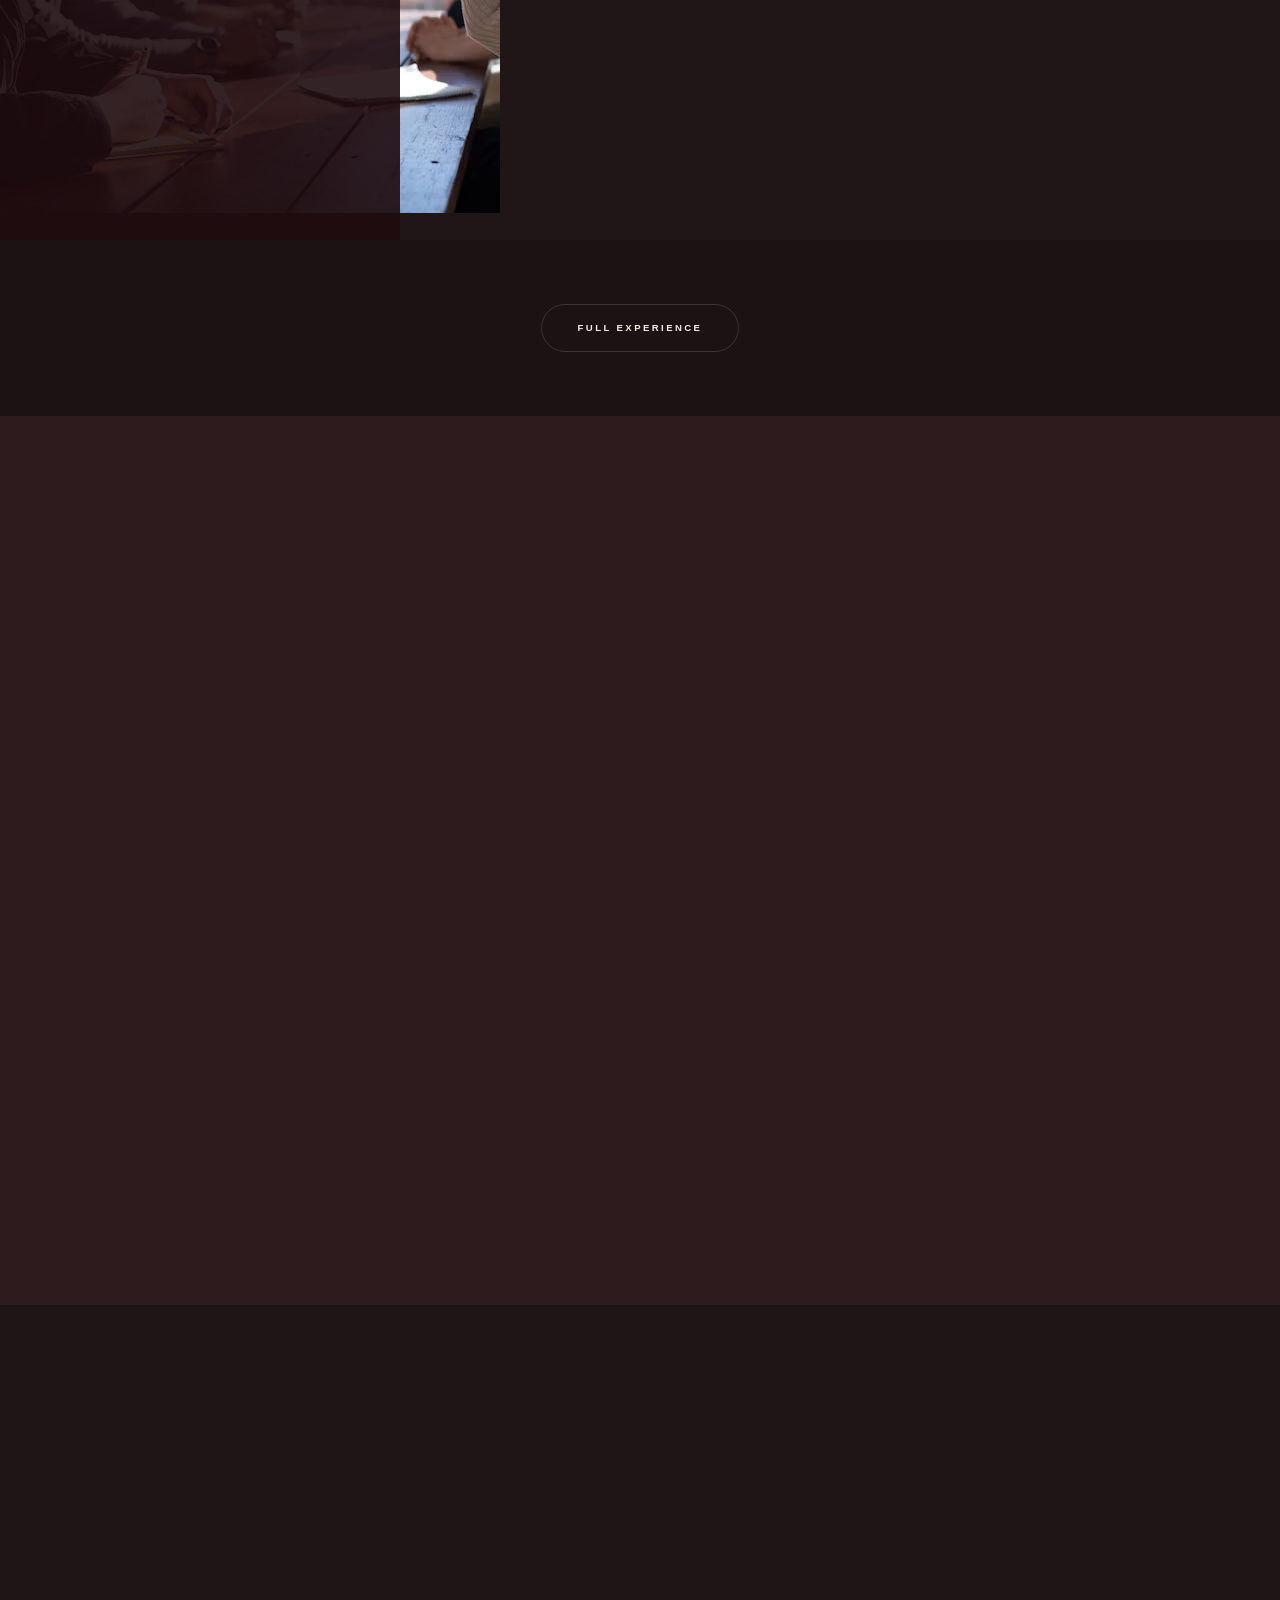
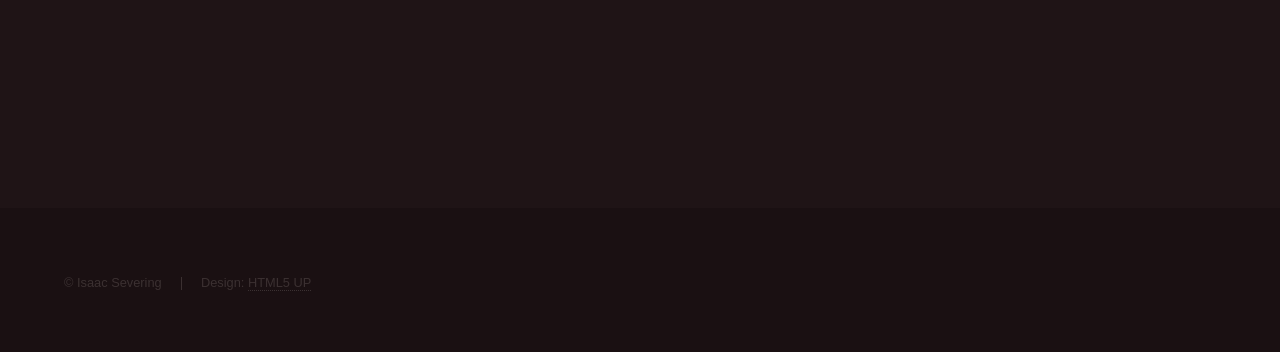
==== commit 258f7131: "Add CompTIA AutoOps+ certification card Also spell out "and" in the intro tagline.  Co-Authored-By: " ====
--- a/index.html
+++ b/index.html
@@ -40,7 +40,7 @@
 					<section id="intro" class="wrapper style1 fullscreen fade-up">
 						<div class="inner">
 							<h1>Isaac Severing</h1>
-							<p>Data Center &amp; Network Infrastructure Technician based in<br />
+							<p>Data Center and Network Infrastructure Technician based in<br />
 							Columbus, Ohio, currently deploying critical infrastructure at AWS.</p>
 							<ul class="actions">
 								<li><a href="#one" class="button scrolly">Learn more</a></li>
@@ -170,6 +170,11 @@
 									<img class="icon logo" src="images/Project+.png" alt="Project+ badge" />
 									<h3>Project+</h3>
 									<p>Project lifecycle fundamentals across initiation, planning, execution, and closure for IT and business projects.</p>
+								</section>
+								<section>
+									<img class="icon logo" src="images/autoopsplus.webp" alt="CompTIA AutoOps+ badge" />
+									<h3>AutoOps+</h3>
+									<p>IT operations automation — scripting, infrastructure as code, CI/CD pipelines, and automated monitoring and remediation.</p>
 								</section>
 							</div>
 						</div>
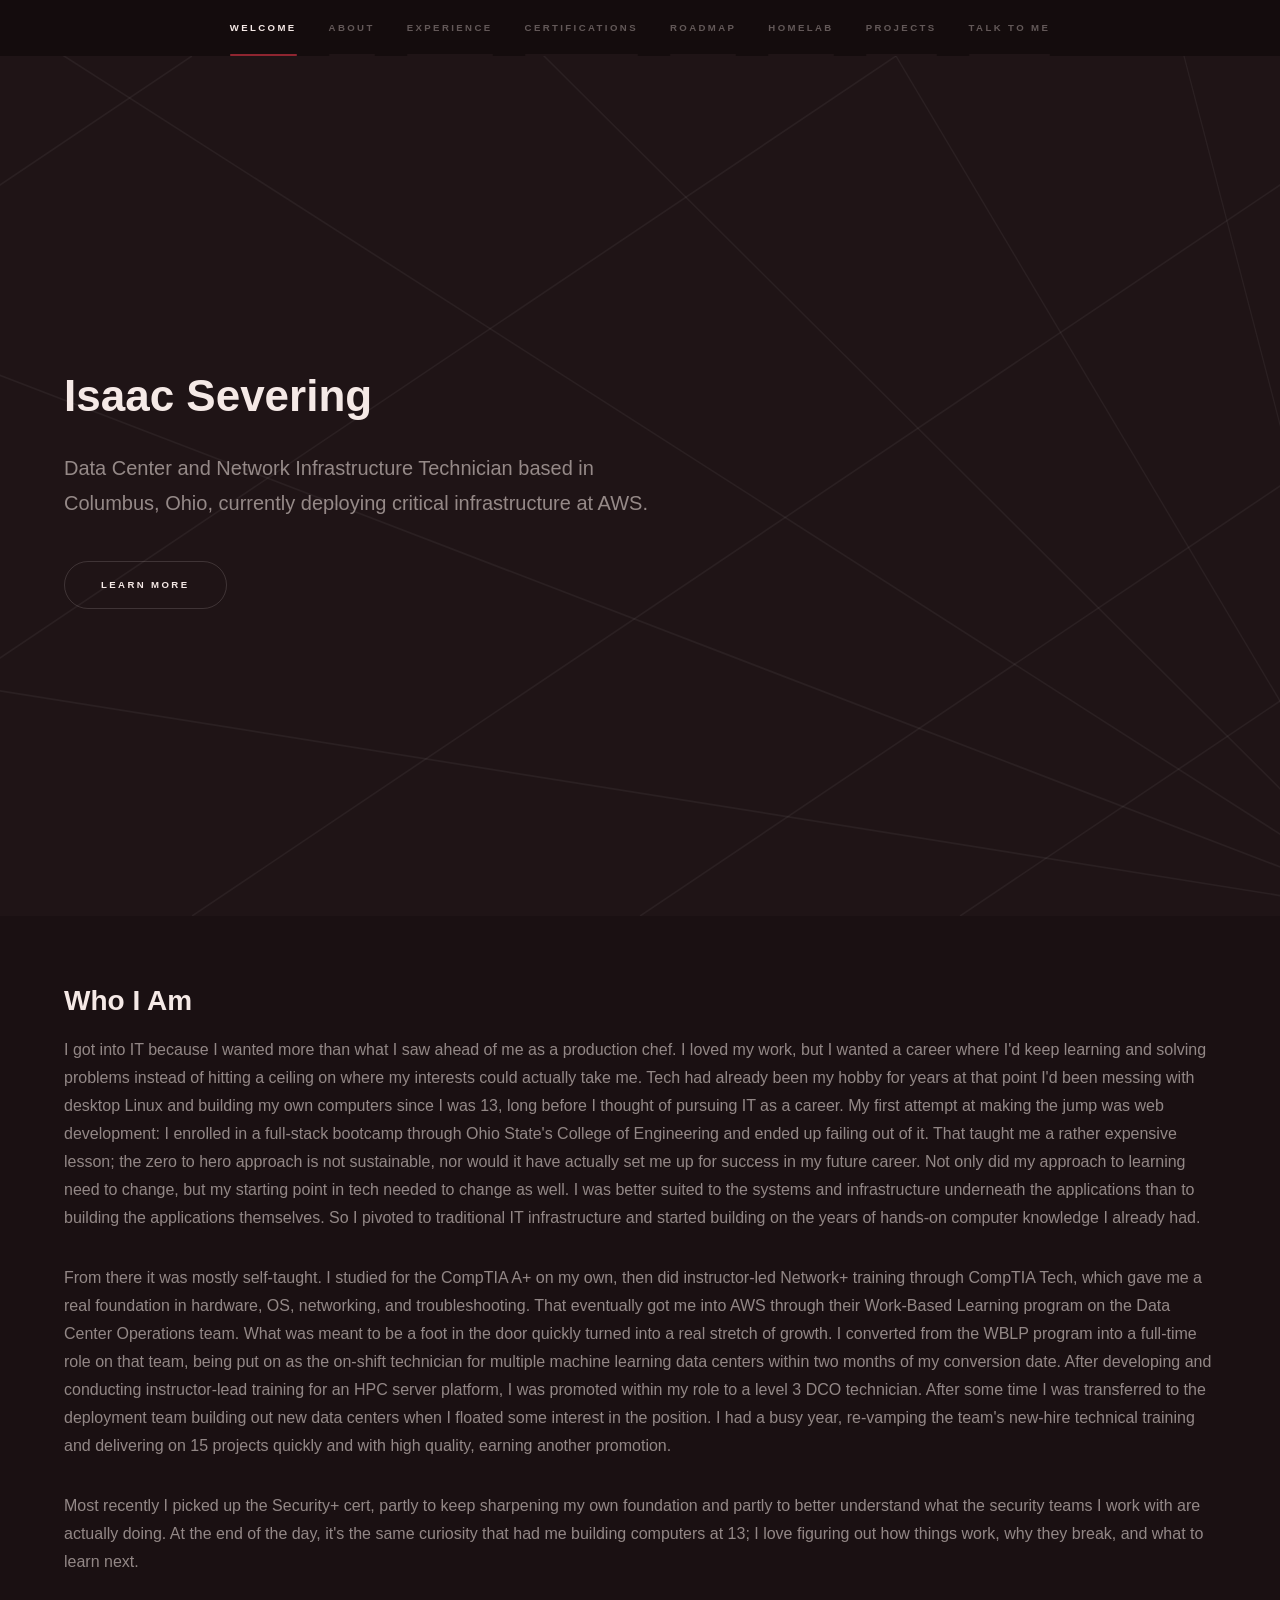
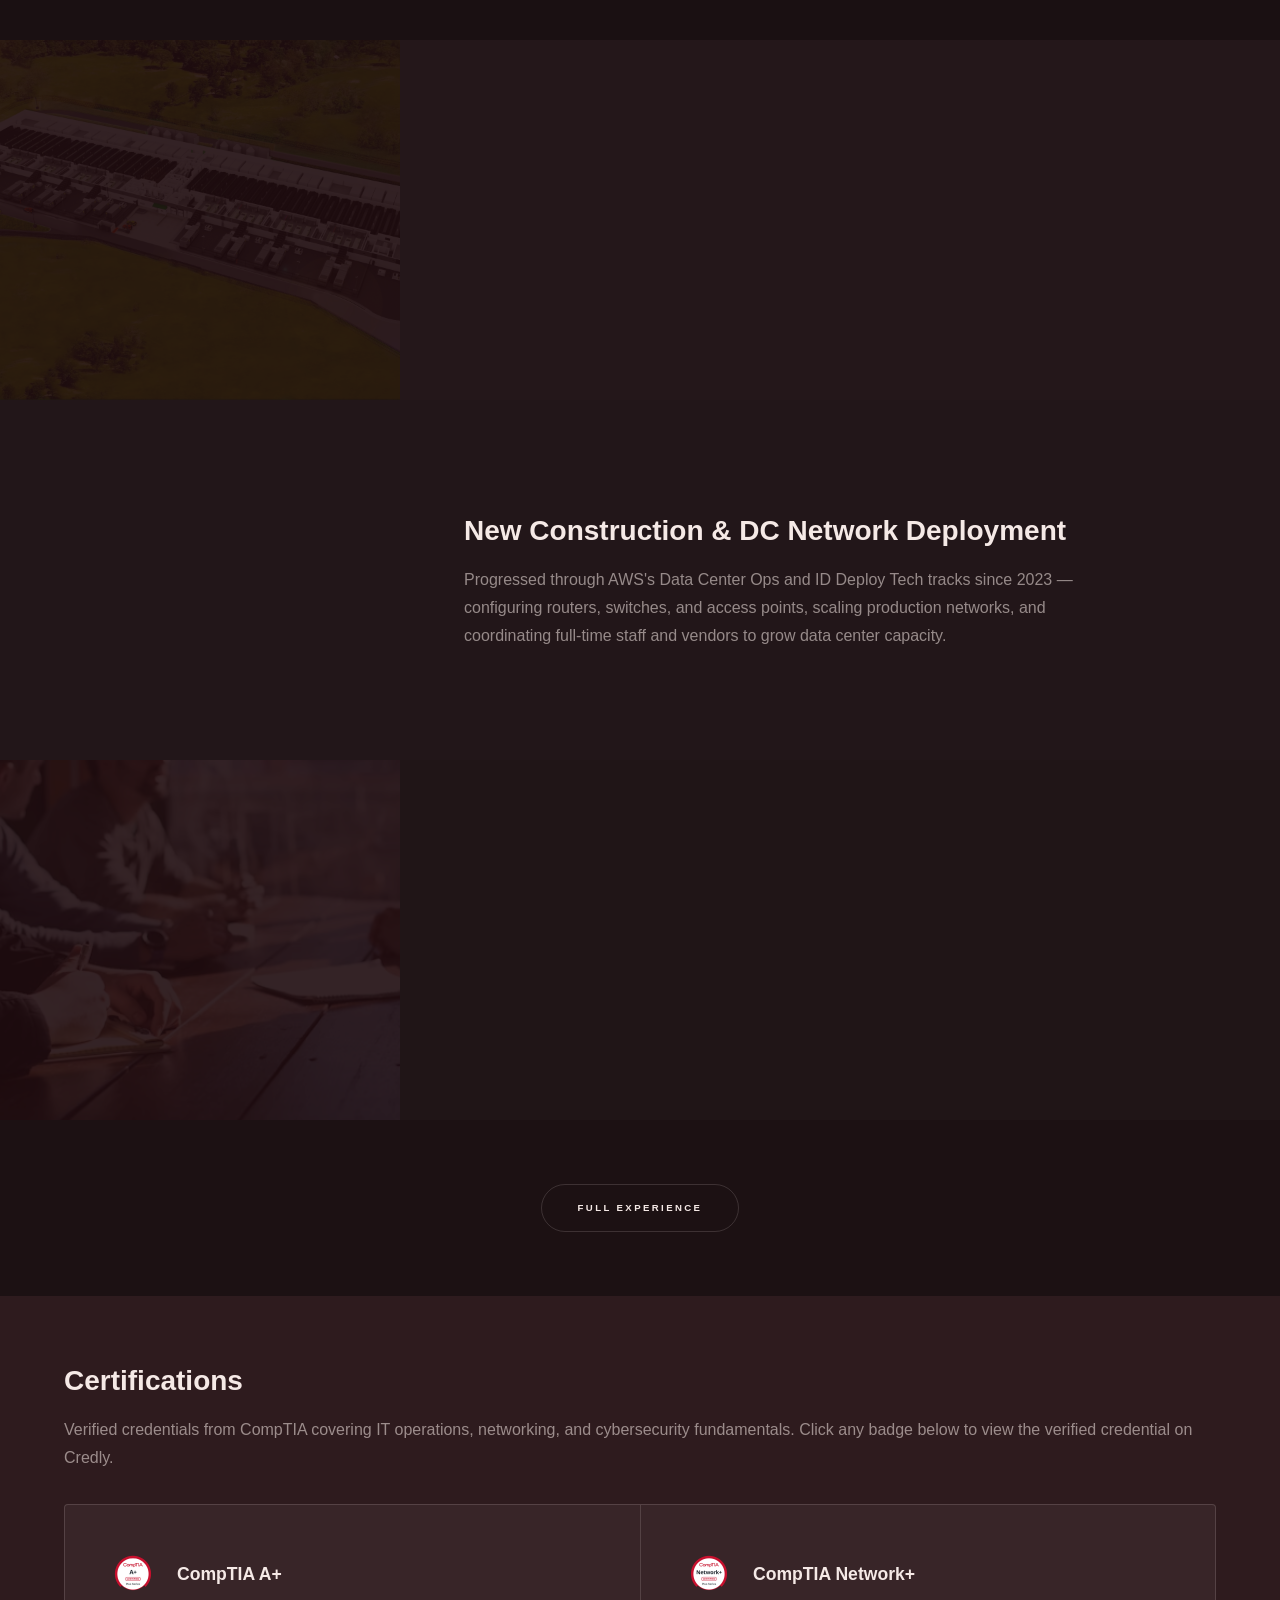
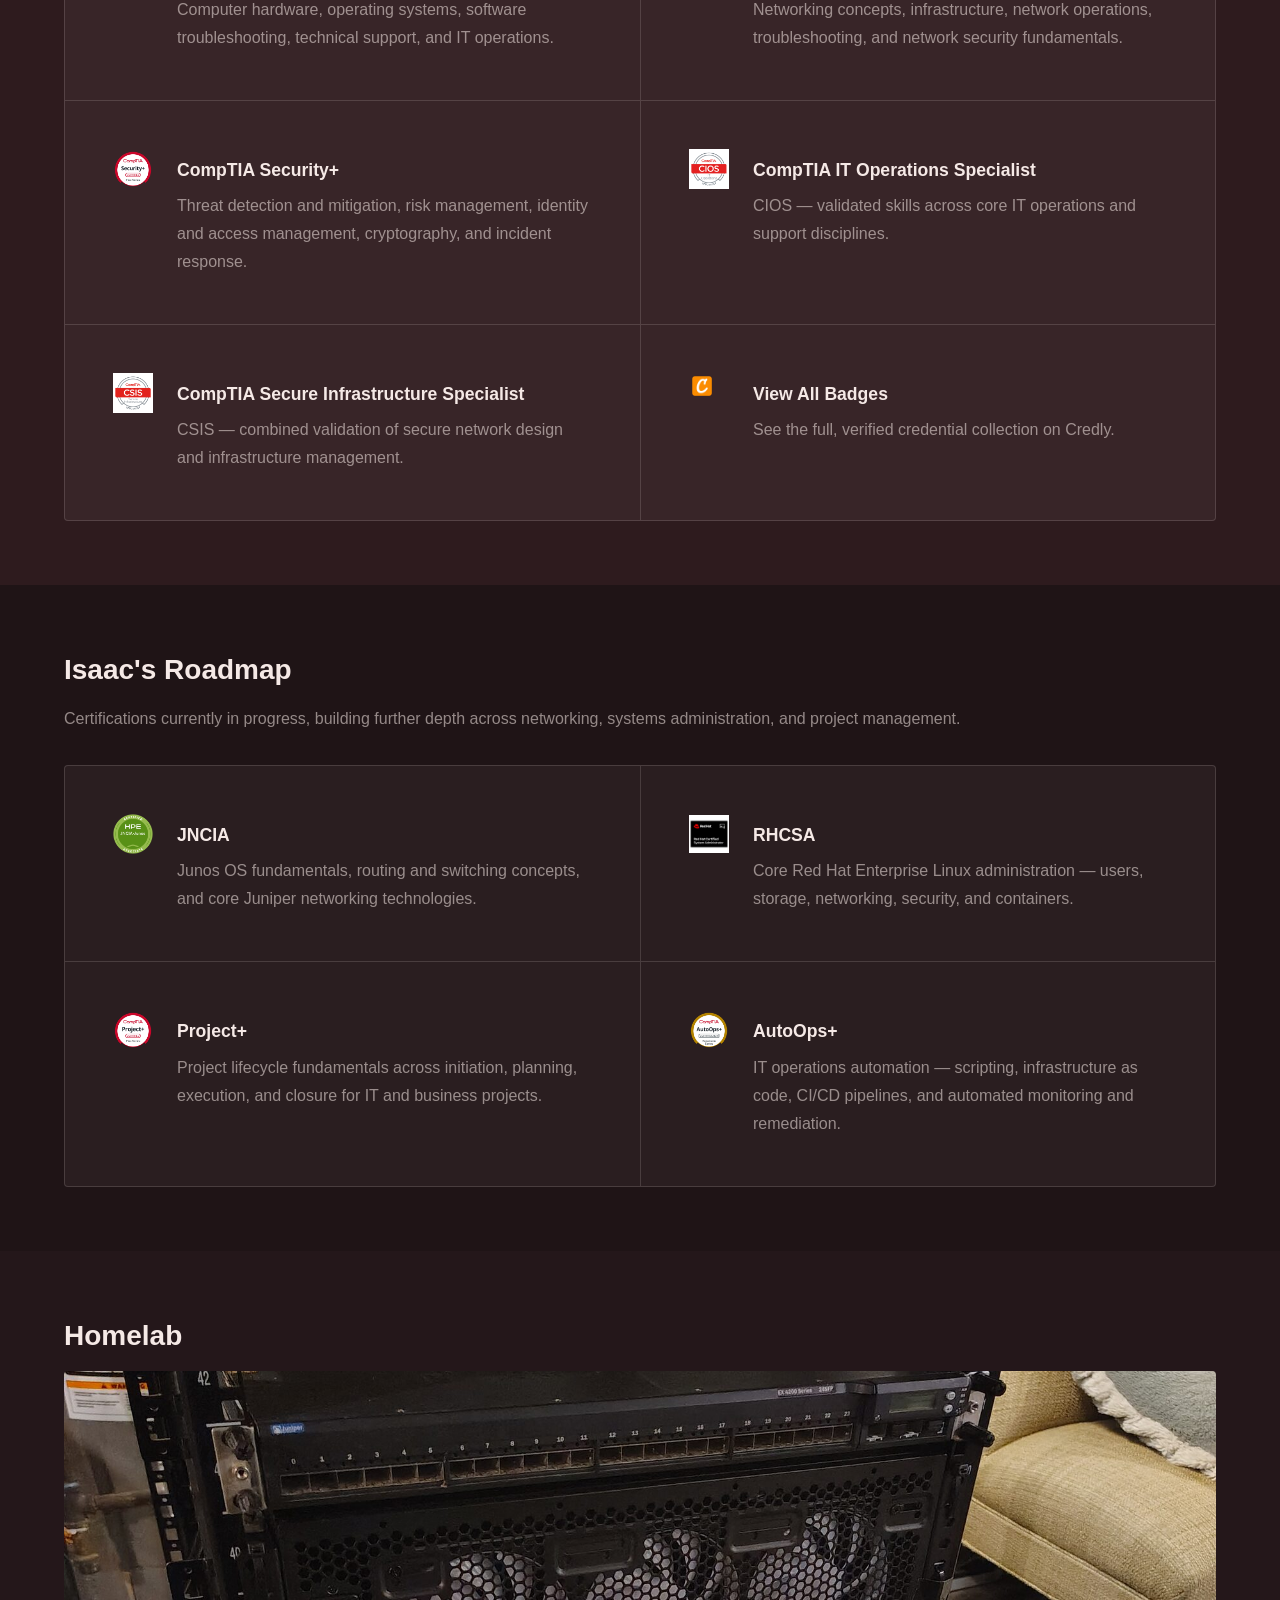
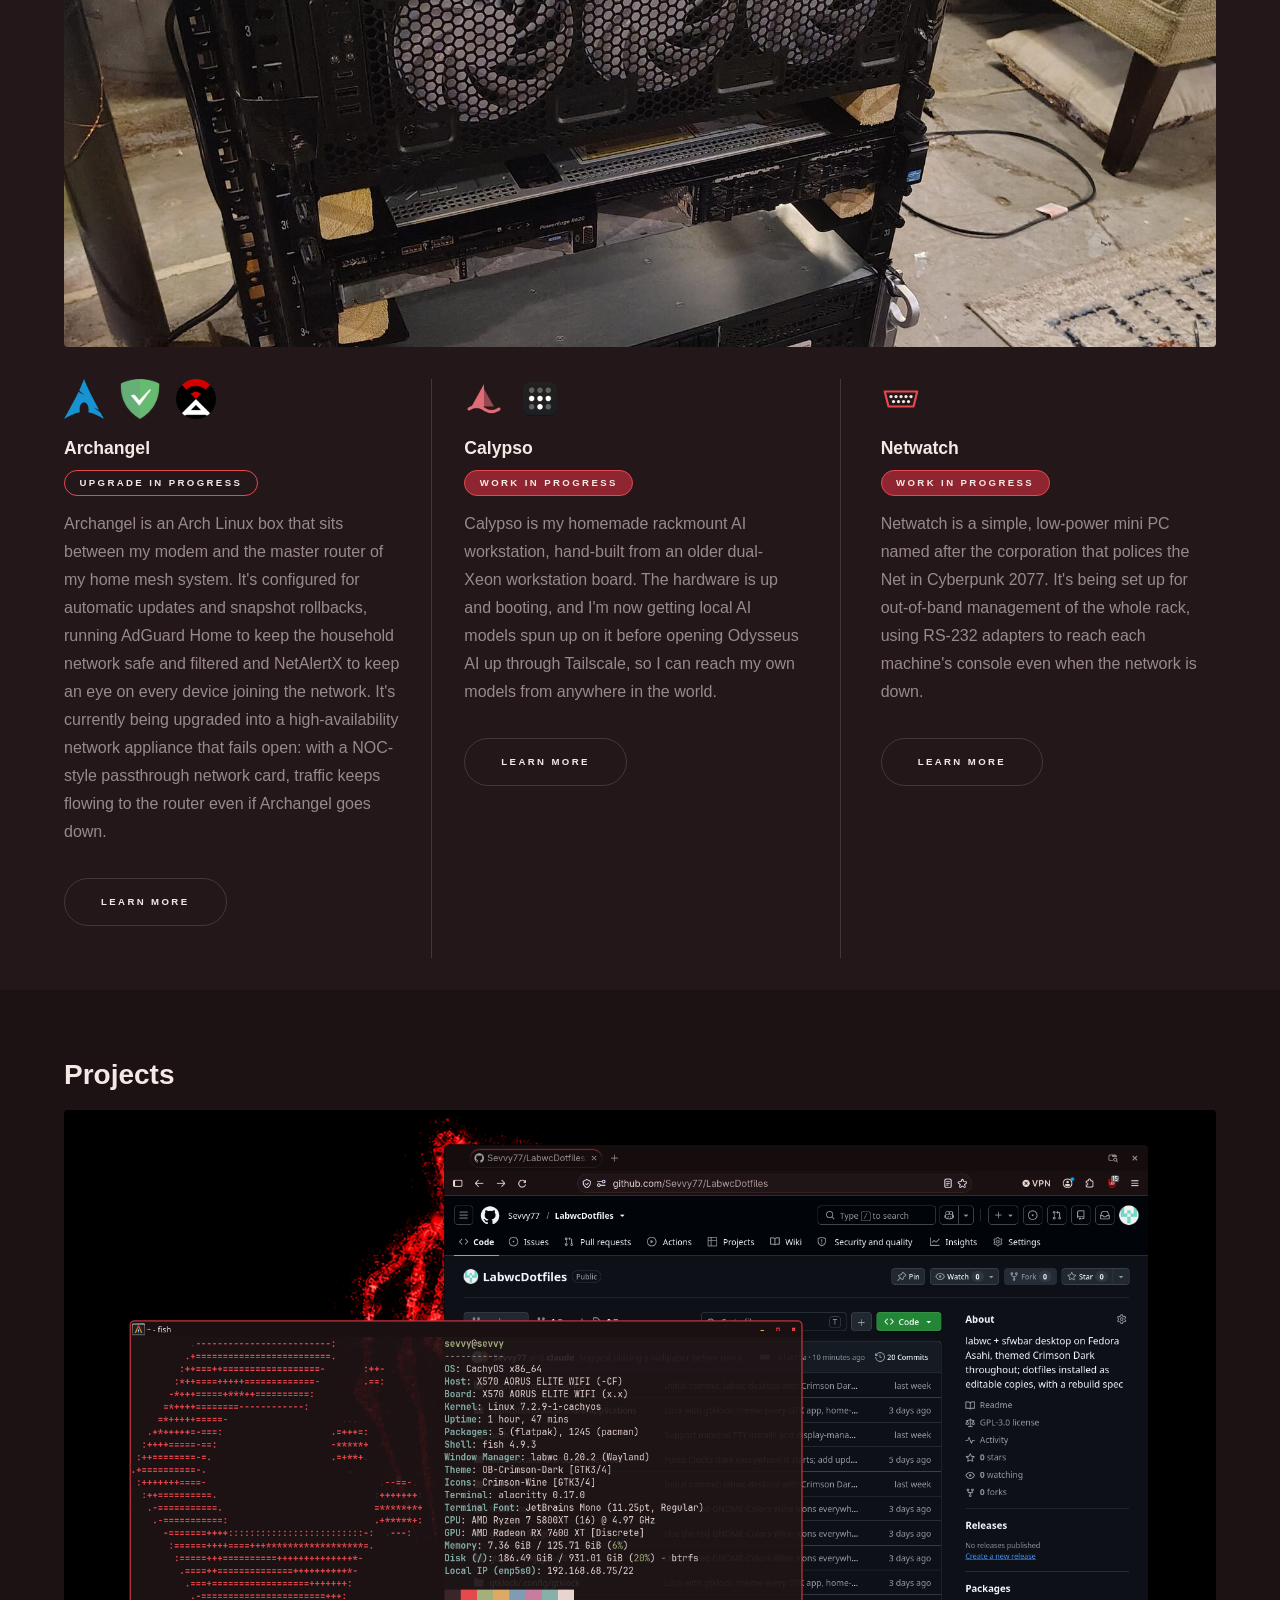
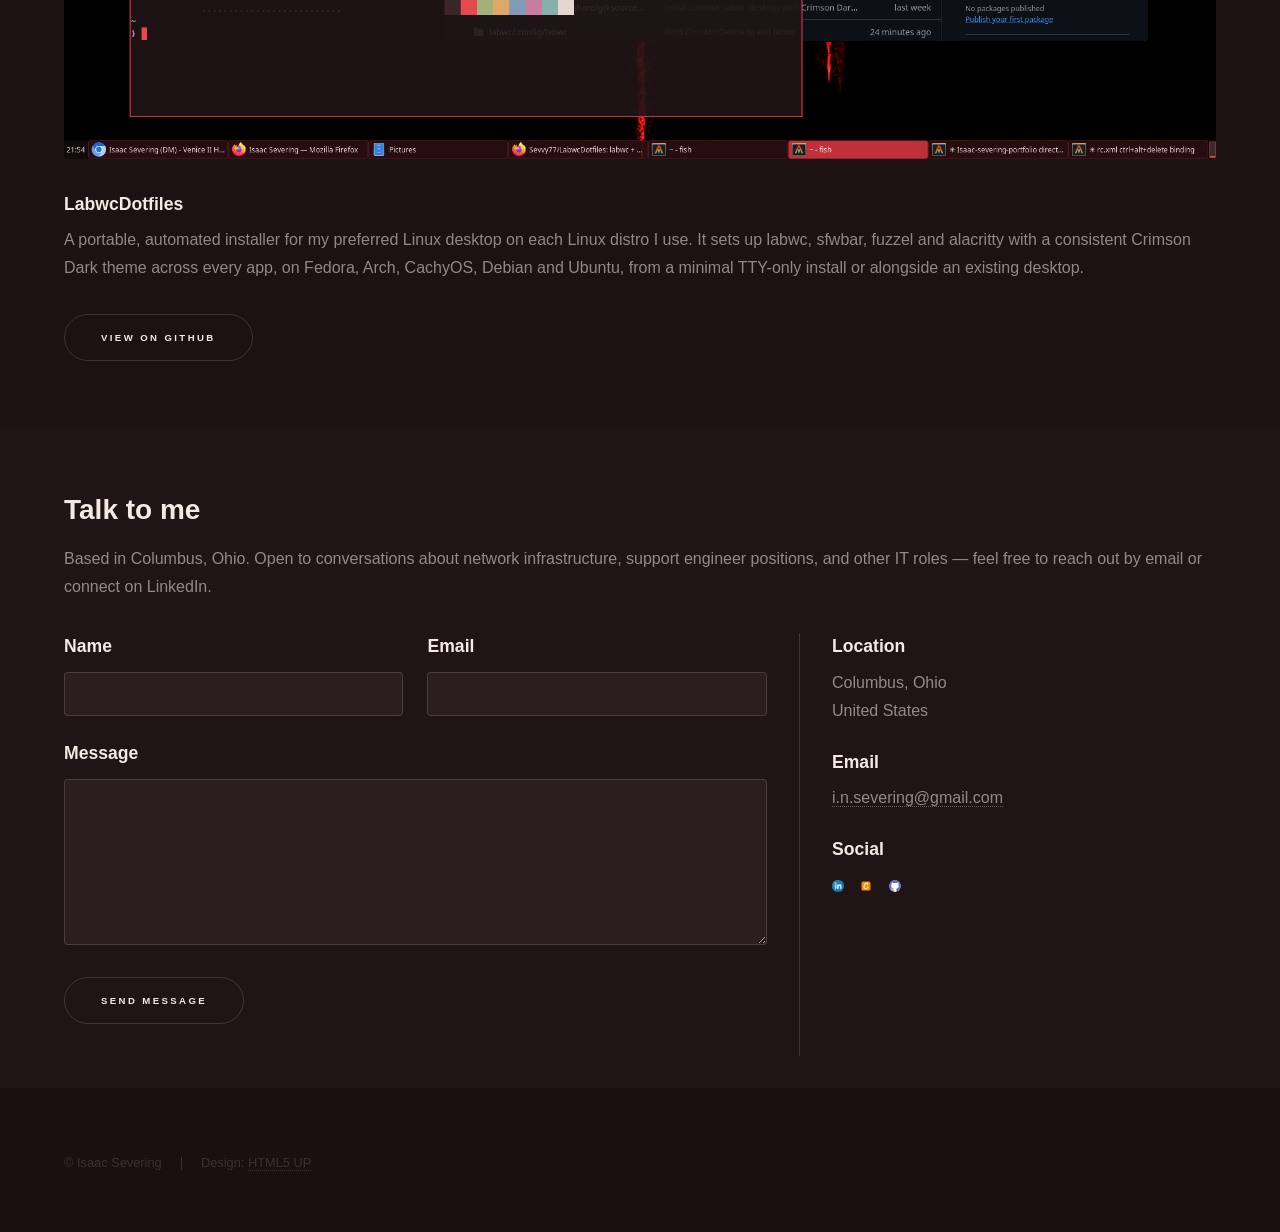
==== commit 927ce79b: "Make the contact form send messages through Web3Forms The form was template placeholder markup posti" ====
--- a/index.html
+++ b/index.html
@@ -246,24 +246,29 @@
 							<p>Based in Columbus, Ohio. Open to conversations about network infrastructure, support engineer positions, and other IT roles — feel free to reach out by email or connect on LinkedIn.</p>
 							<div class="split style1">
 								<section>
-									<form method="post" action="#">
+									<form id="contact-form" method="post" action="https://api.web3forms.com/submit">
+										<input type="hidden" name="access_key" value="11ad475e-e915-4d06-a24b-f7962a8f8c03" />
+										<input type="hidden" name="subject" value="New message from isaacsevering.xyz" />
+										<input type="hidden" name="from_name" value="isaacsevering.xyz" />
+										<input type="checkbox" name="botcheck" style="display: none;" tabindex="-1" autocomplete="off" />
 										<div class="fields">
 											<div class="field half">
 												<label for="name">Name</label>
-												<input type="text" name="name" id="name" />
+												<input type="text" name="name" id="name" autocomplete="name" required />
 											</div>
 											<div class="field half">
 												<label for="email">Email</label>
-												<input type="text" name="email" id="email" />
+												<input type="email" name="email" id="email" autocomplete="email" required />
 											</div>
 											<div class="field">
 												<label for="message">Message</label>
-												<textarea name="message" id="message" rows="5"></textarea>
+												<textarea name="message" id="message" rows="5" required></textarea>
 											</div>
 										</div>
 										<ul class="actions">
-											<li><a href="" class="button submit">Send Message</a></li>
+											<li><input type="submit" value="Send Message" /></li>
 										</ul>
+										<p id="contact-status" role="status" aria-live="polite"></p>
 									</form>
 								</section>
 								<section>
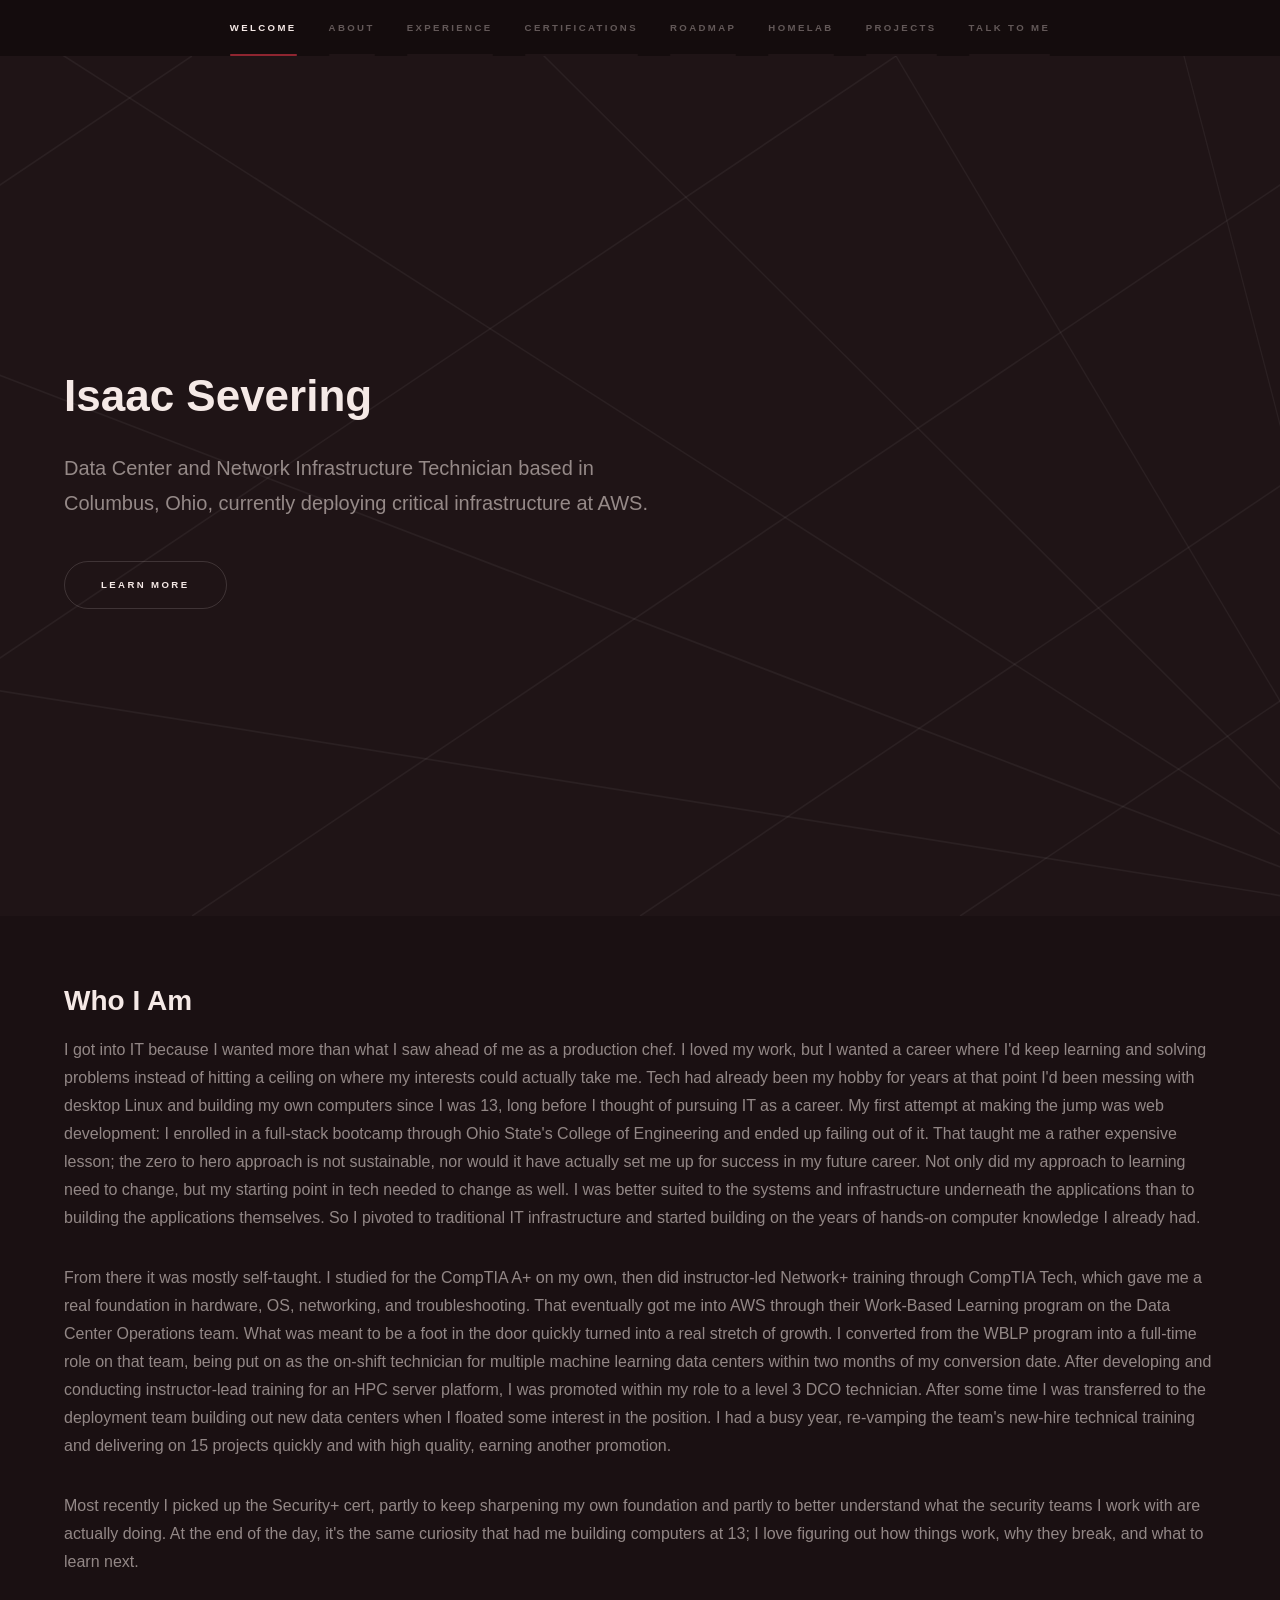
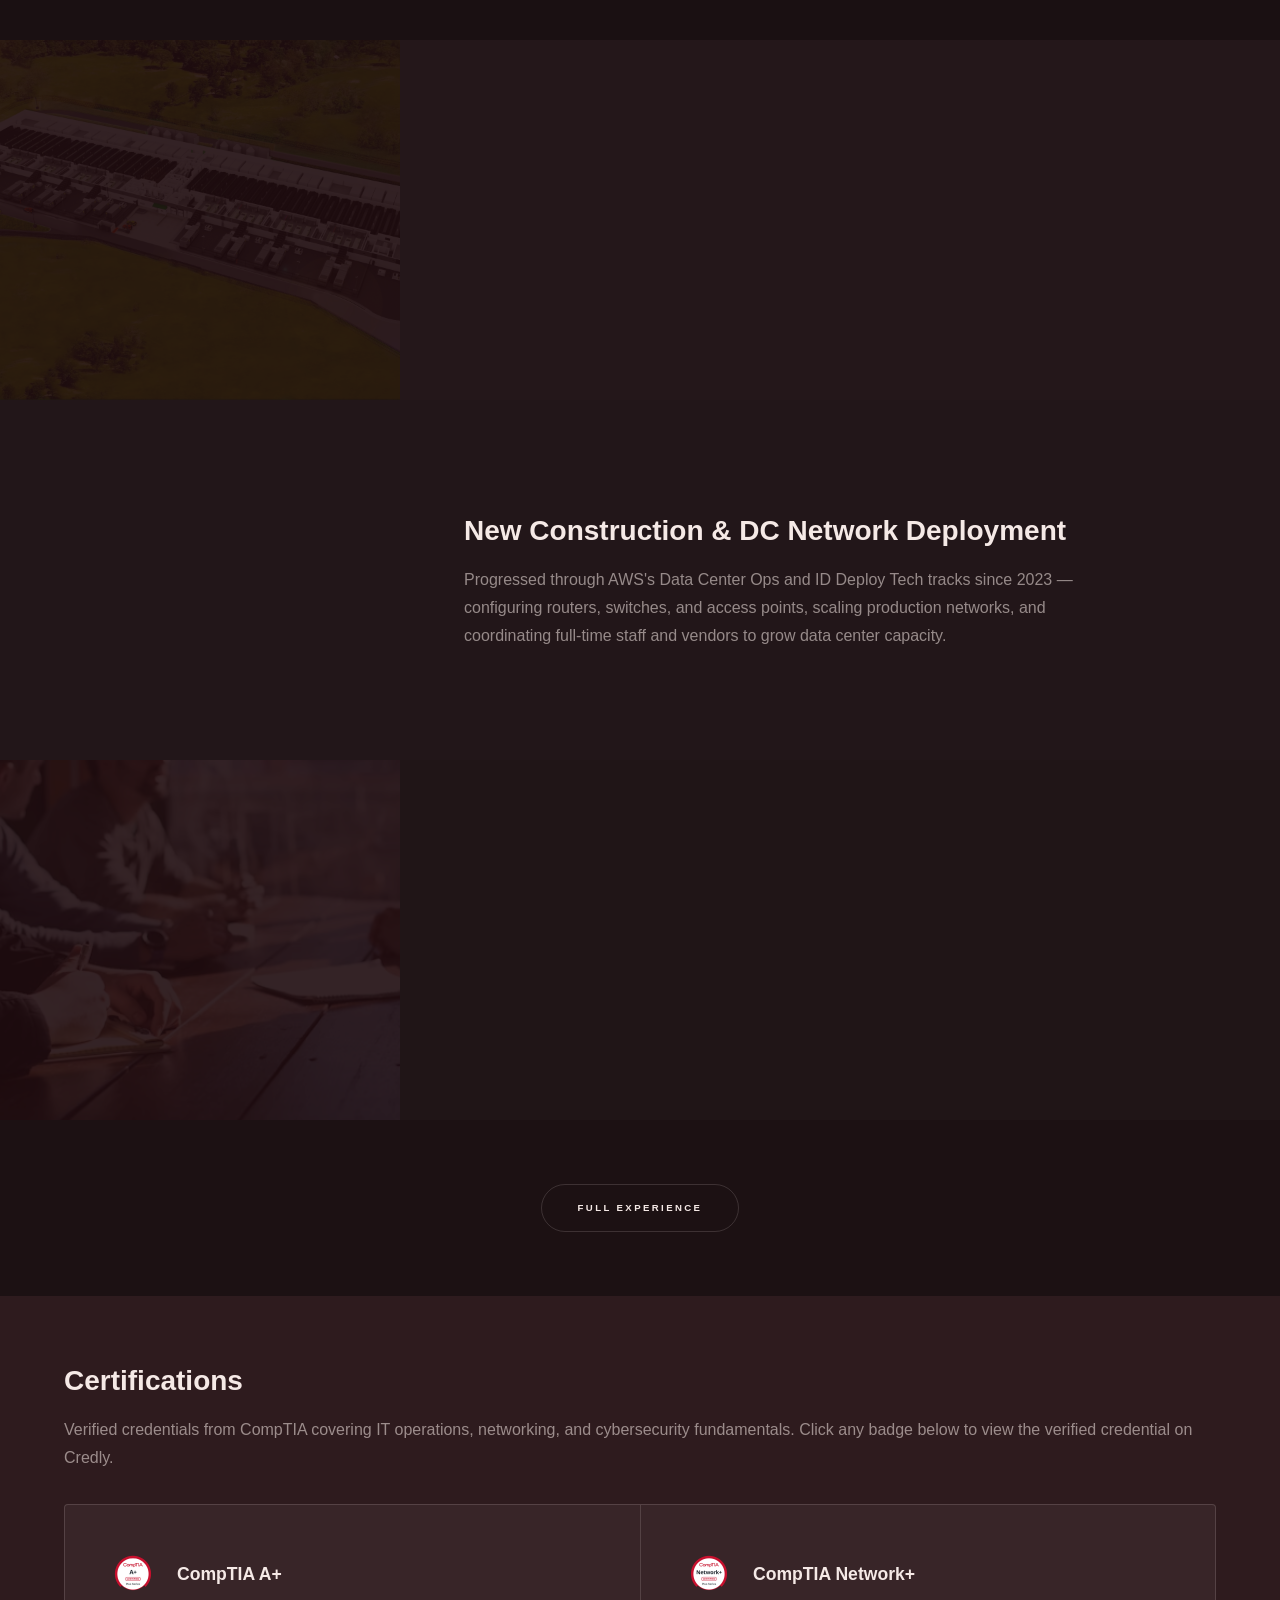
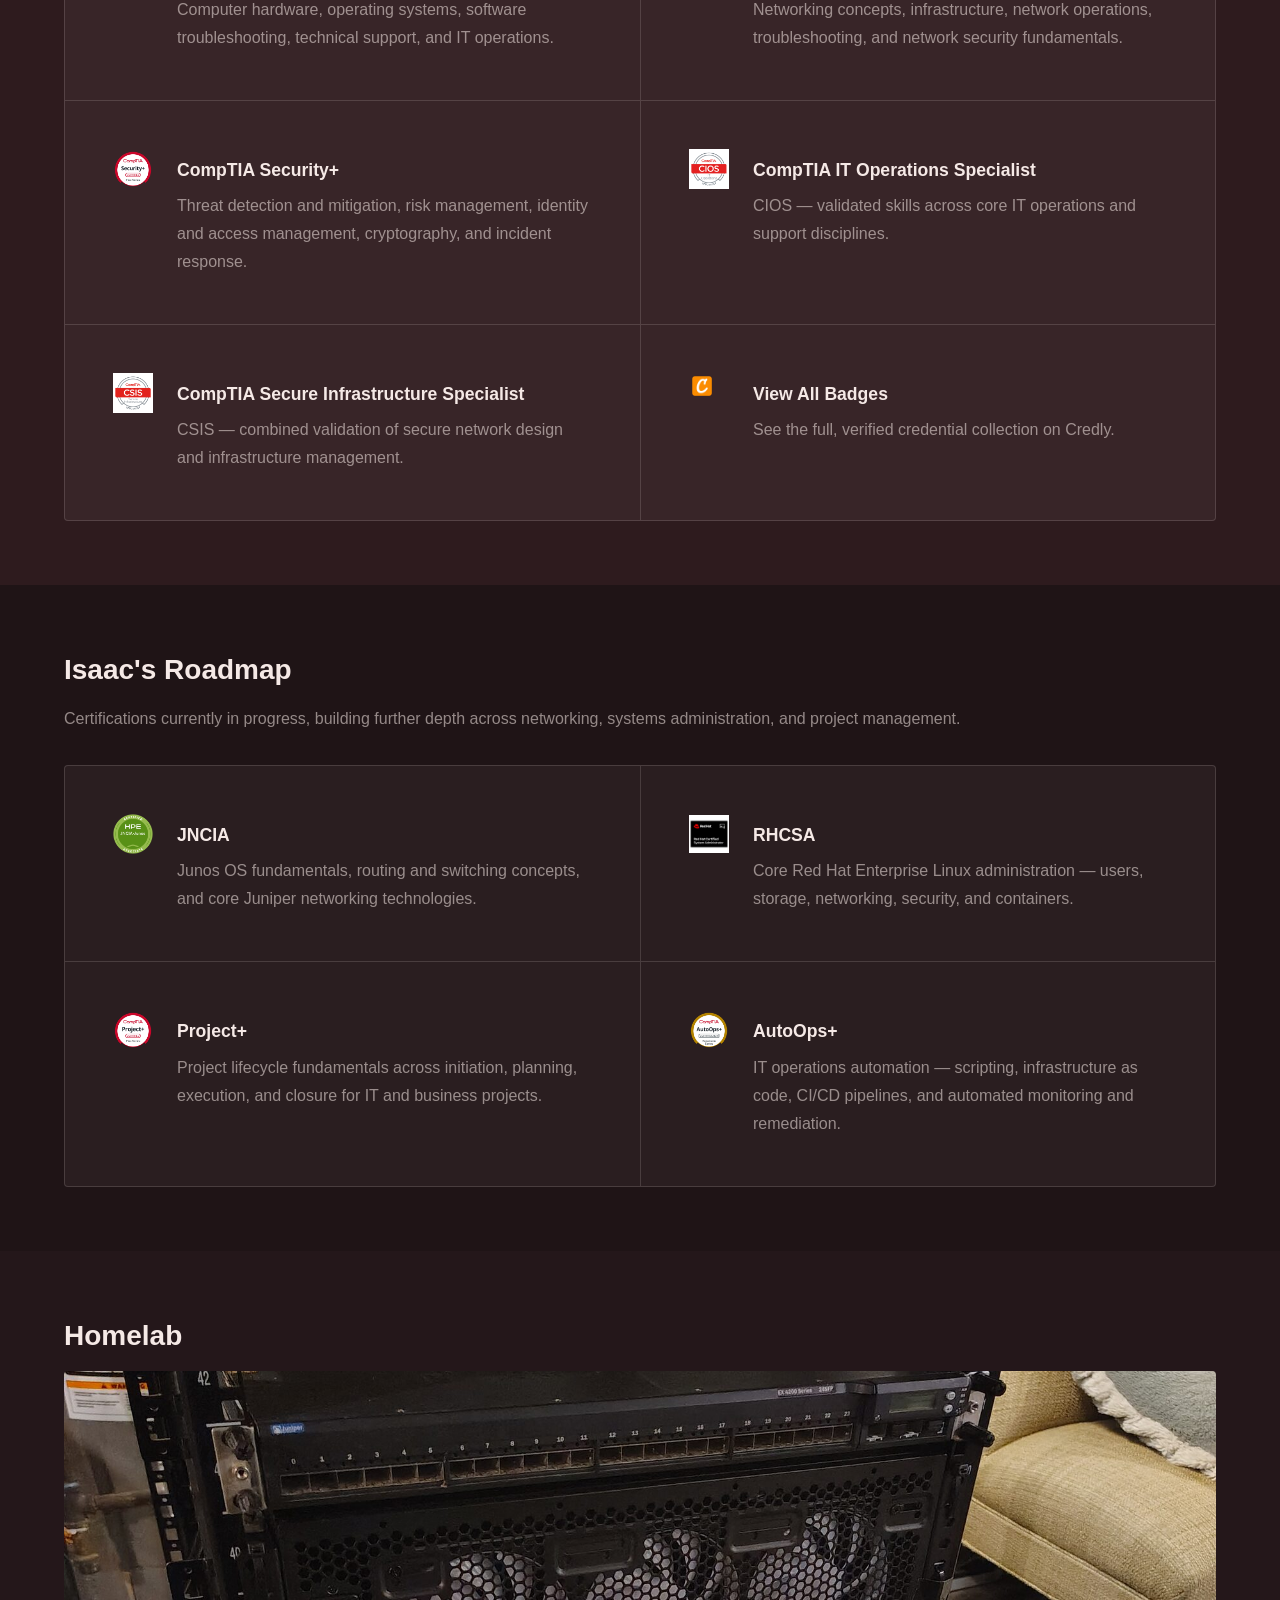
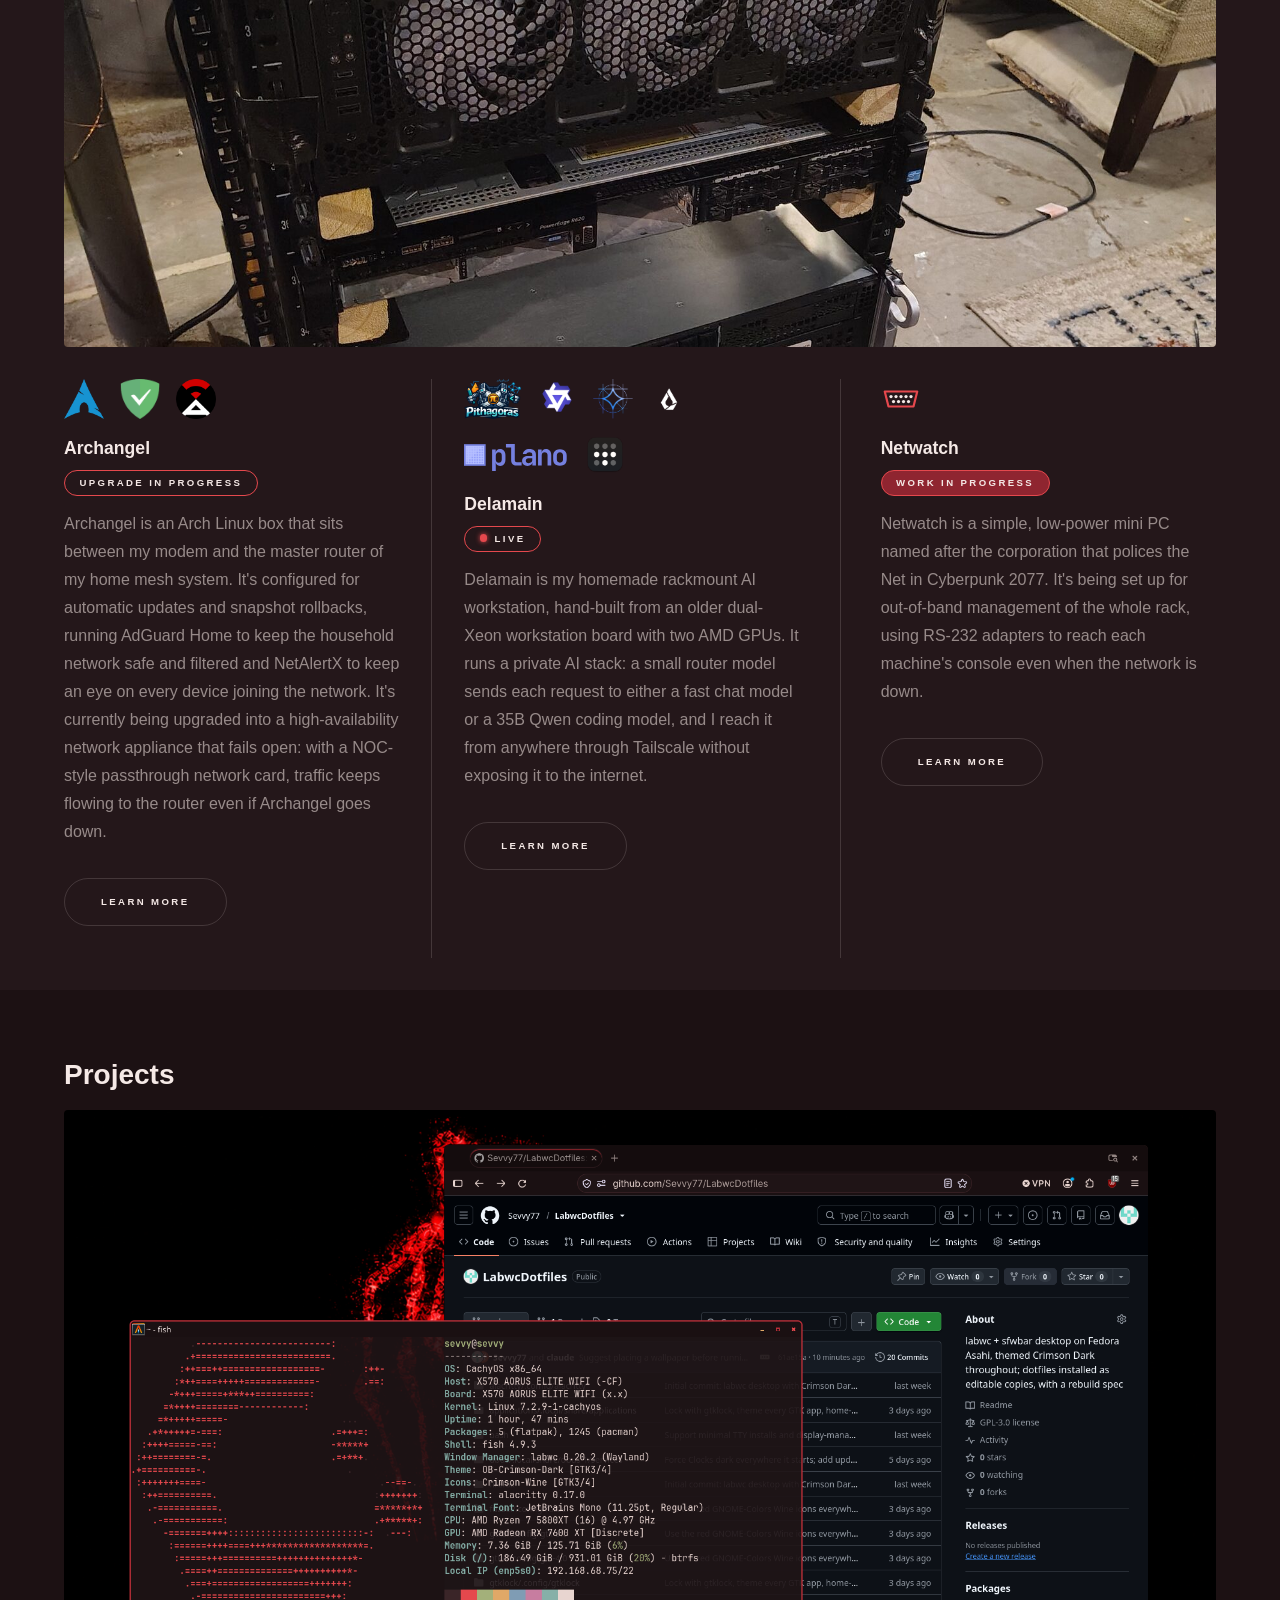
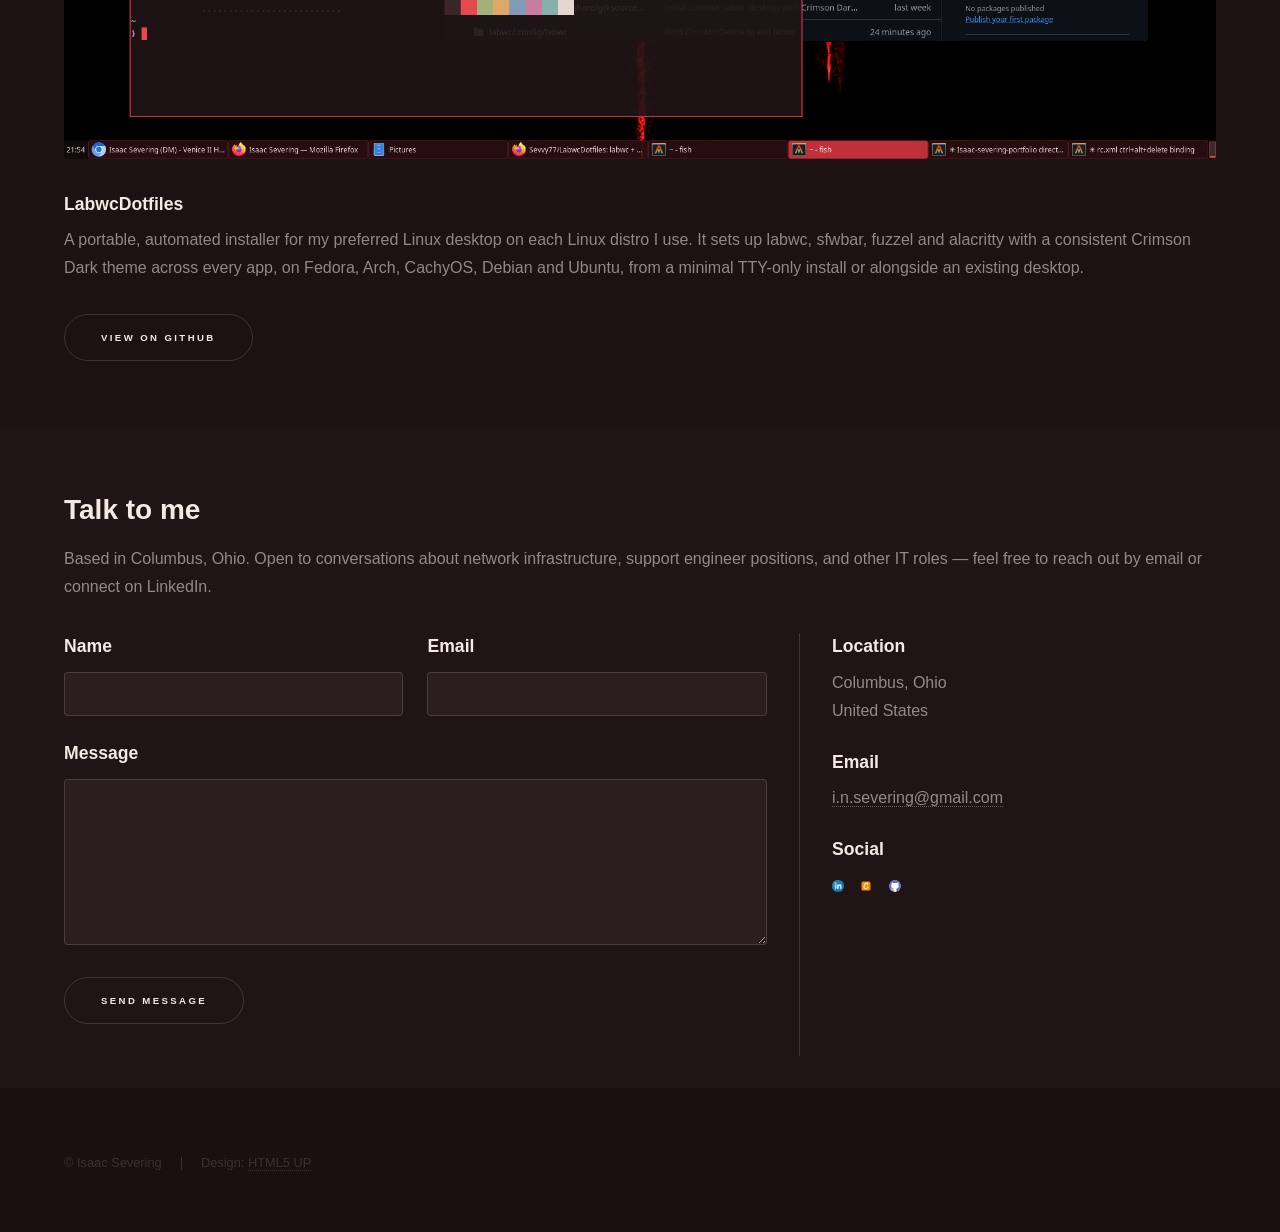
==== commit fac5f6c4: "Rename Calypso to Delamain and describe the live local AI stack Rewrite the homelab AI workstation p" ====
--- a/index.html
+++ b/index.html
@@ -201,14 +201,18 @@
 								</section>
 								<section>
 									<div class="logo-row">
-										<img class="icon logo" src="images/odysseusai.png" alt="Odysseus AI logo" />
+										<a href="https://github.com/thecodacus/pithagoras" target="_blank" rel="noopener"><img class="icon logo wide" src="images/pithagoras.png" alt="Pithagoras logo" /></a>
+										<img class="icon logo" src="images/qwen.webp" alt="Qwen logo" />
+										<img class="icon logo" src="images/gemma.png" alt="Gemma logo" />
+										<img class="icon logo" src="images/liquidai-white.png" alt="Liquid AI logo" />
+										<img class="icon logo wide" src="images/plano.svg" alt="Plano logo" />
 										<img class="icon logo" src="images/tailscale.png" alt="Tailscale logo" />
 									</div>
-									<h3>Calypso</h3>
-									<span class="status-badge wip">Work in progress</span>
-									<p>Calypso is my homemade rackmount AI workstation, hand-built from an older dual-Xeon workstation board. The hardware is up and booting, and I'm now getting local AI models spun up on it before opening Odysseus AI up through Tailscale, so I can reach my own models from anywhere in the world.</p>
+									<h3>Delamain</h3>
+									<span class="status-badge live">Live</span>
+									<p>Delamain is my homemade rackmount AI workstation, hand-built from an older dual-Xeon workstation board with two AMD GPUs. It runs a private AI stack: a small router model sends each request to either a fast chat model or a 35B Qwen coding model, and I reach it from anywhere through Tailscale without exposing it to the internet.</p>
 									<ul class="actions">
-										<li><a href="calypso.html" class="button">Learn more</a></li>
+										<li><a href="delamain.html" class="button">Learn more</a></li>
 									</ul>
 								</section>
 								<section>
--- a/assets/css/main.css
+++ b/assets/css/main.css
@@ -2579,18 +2579,29 @@
 			height: 1.6em;
 		}
 
+		.icon.logo.wide {
+			width: auto;
+		}
+
 		.logo-row {
 			display: -moz-flex;
 			display: -webkit-flex;
 			display: -ms-flex;
 			display: flex;
 			align-items: center;
+			flex-wrap: wrap;
 			gap: 1em;
 			margin: 0 0 1em 0;
 		}
 
 			.logo-row .icon.logo {
+				flex-shrink: 0;
 				margin: 0;
+			}
+
+			.logo-row a {
+				border-bottom: 0;
+				display: inline-flex;
 			}
 
 		.status-badge {
@@ -2616,6 +2627,22 @@
 			.status-badge.upgrading {
 				border-color: #e5484d;
 			}
+
+			.status-badge.live {
+				border-color: #e5484d;
+			}
+
+				.status-badge.live:before {
+					background-color: #e5484d;
+					border-radius: 50%;
+					box-shadow: 0 0 0.6em #e5484d;
+					content: '';
+					display: inline-block;
+					height: 0.8em;
+					margin: 0 0.75em 0 0;
+					vertical-align: top;
+					width: 0.8em;
+				}
 
 		.image.fit.hero img {
 			max-height: 36em;
